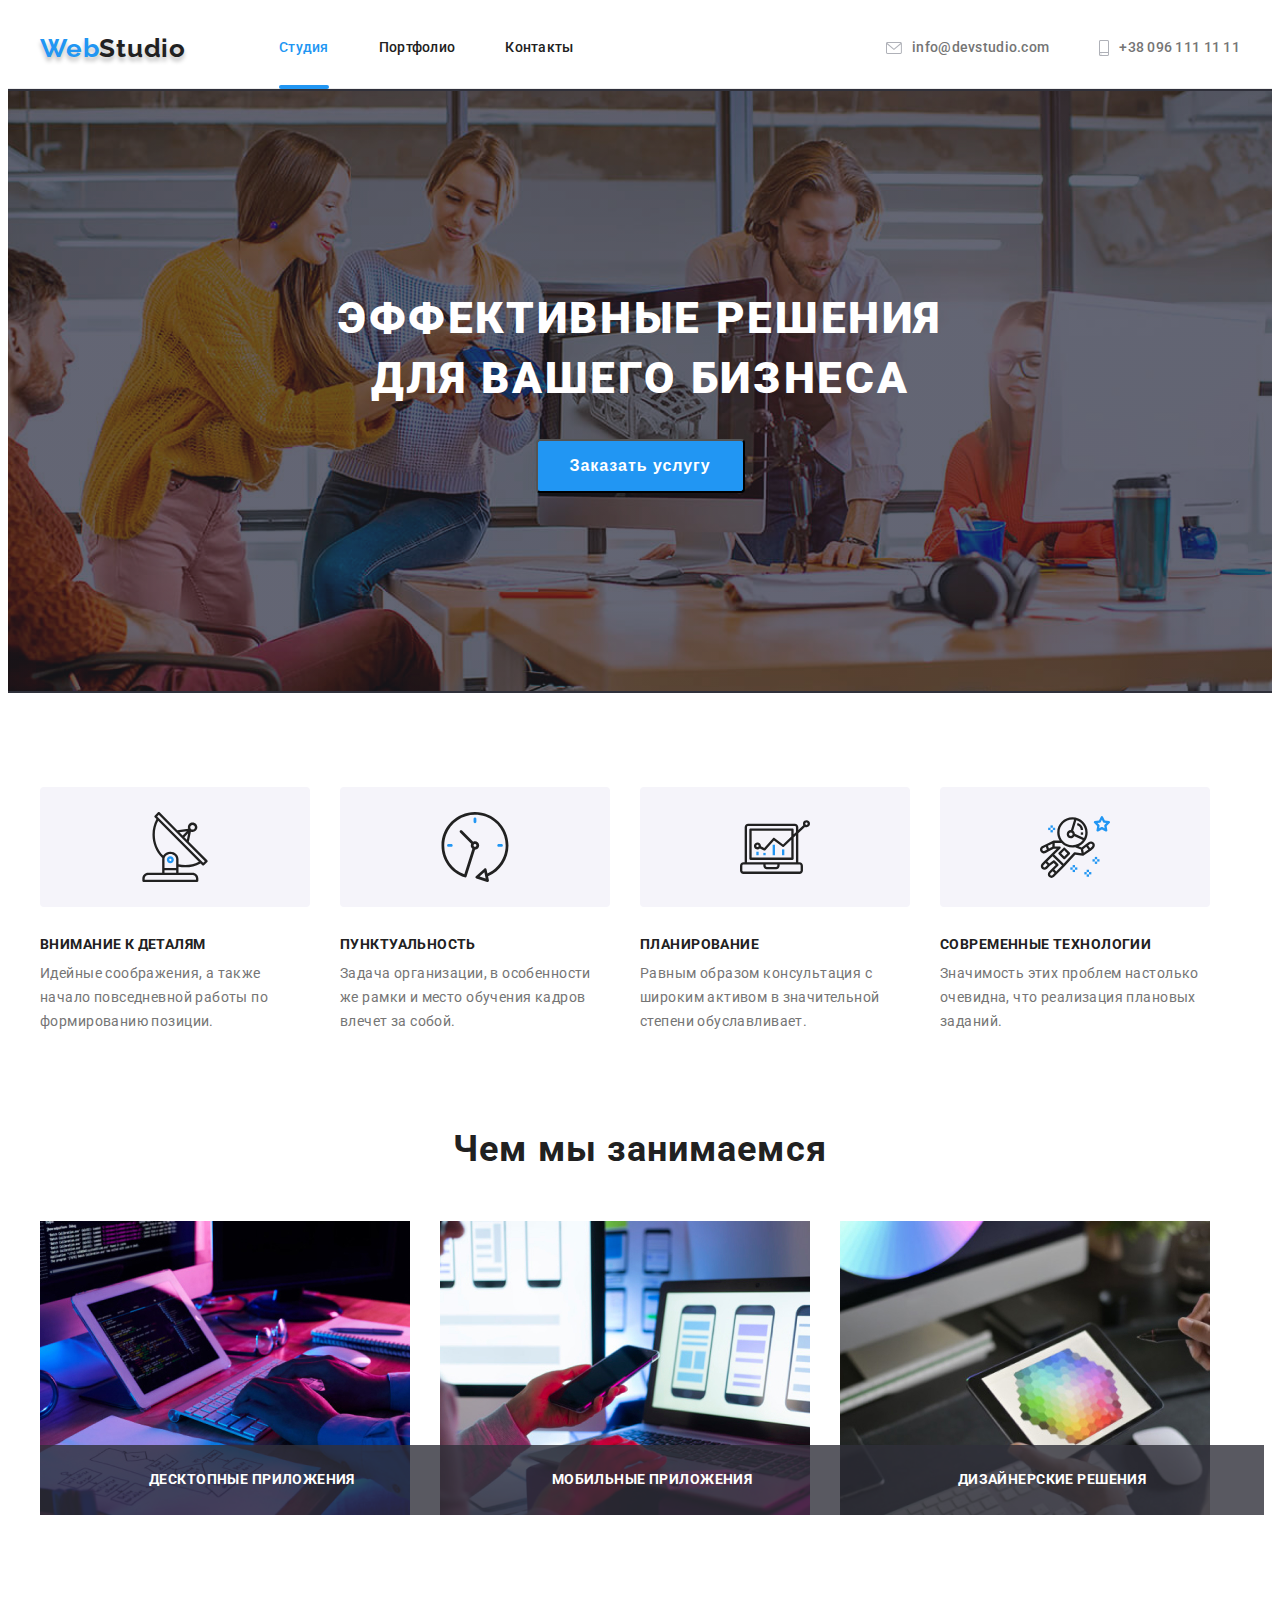
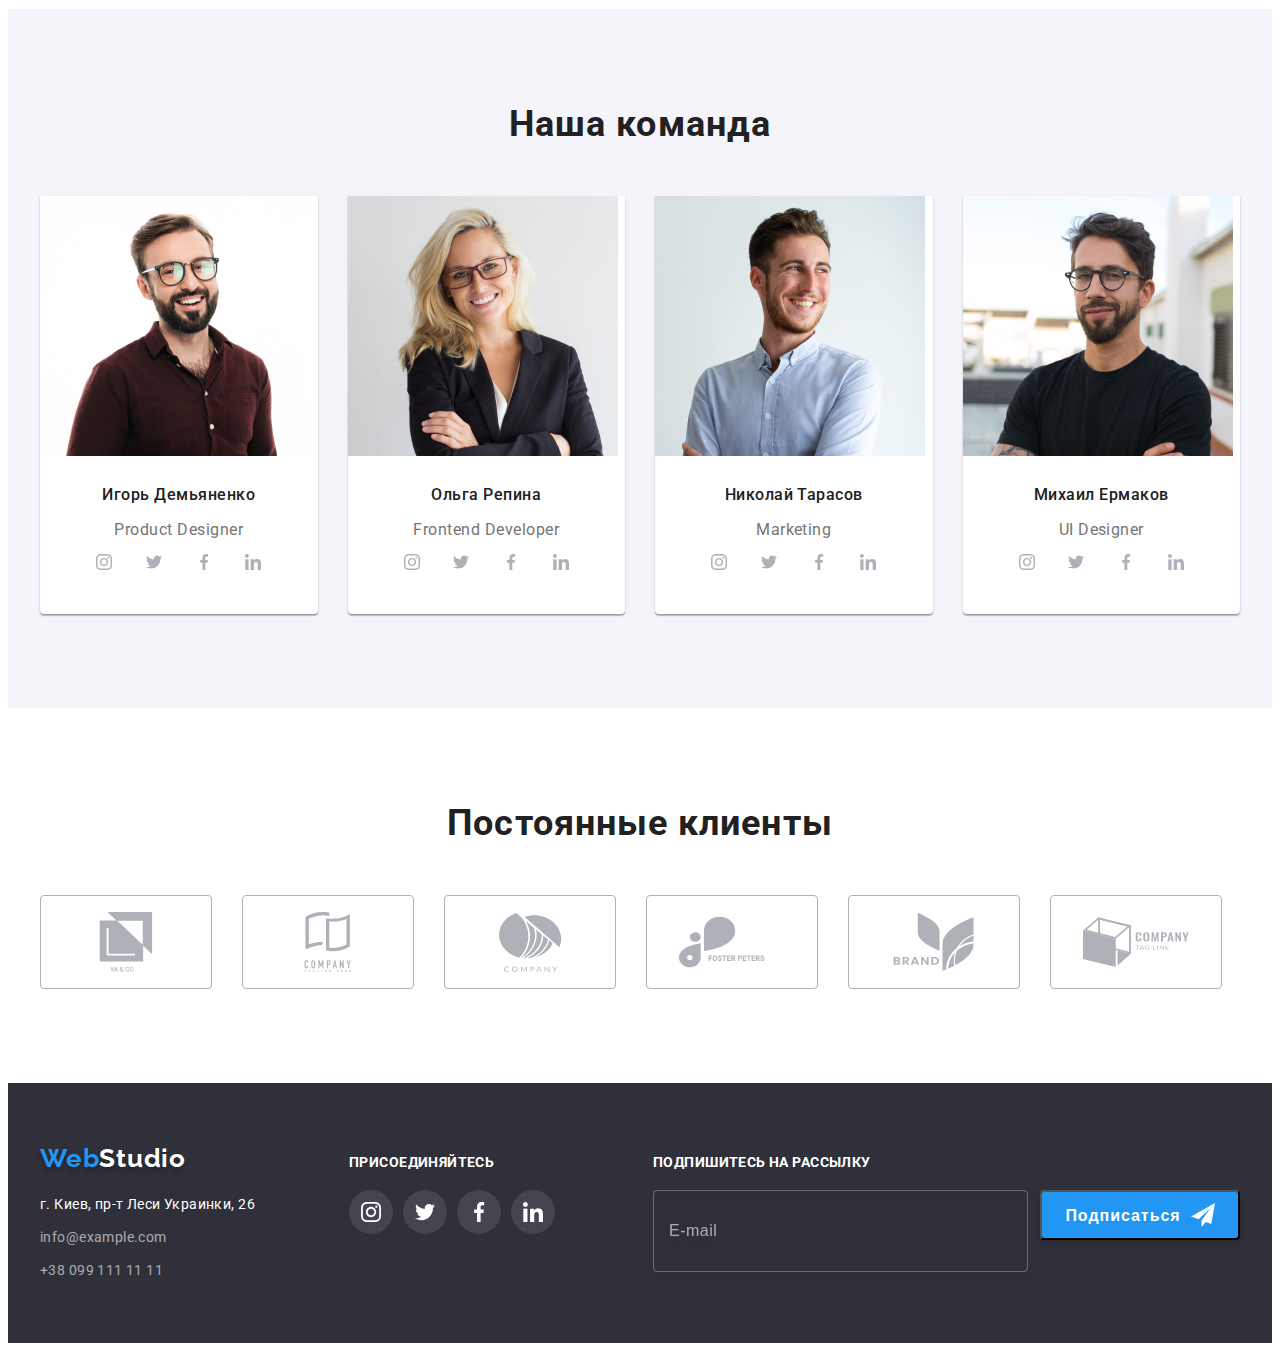
==== index.html @ 2c864039 "создает файлы и папки проекта" ====
<!DOCTYPE html>
<html lang="ru">
<head>
    <meta charset="UTF-8">
    <meta http-equiv="X-UA-Compatible" content="IE=edge">
    <meta name="viewport" content="width=device-width, initial-scale=1.0">
    <title>Web Studio</title>
    <link rel="preconnect" href="https://fonts.gstatic.com">
    <link
        href="https://fonts.googleapis.com/css2?family=Oleo+Script&family=Raleway:wght@700&family=Roboto:wght@400;500;700;900&display=swap"
        rel="stylesheet">
    <link rel="stylesheet" href="https://cdnjs.cloudflare.com/ajax/libs/modern-normalize/1.0.0/modern-normalize.min.css"
            integrity="sha512-ISS7cAi1PEhQ8jnbJpJZMd29NlhNj4AWYyLOSp2CE/CsHxTCu+r+t0D2yoJudVrd0/8fTVPUVDzY5Tvli75u/g=="
            crossorigin="anonymous" />
    <link rel="stylesheet" href="./css/main.min.css">
</head>

<body>

    <!--   Header   -->
    
    <header class="header">
    <div class="container header-container">
        <nav class="nav">
            <a href="./index.html" class="logo link">Web<span class="logo__second-name">Studio</span></a>
            <ul class="nav__list list"> 
                <li class="nav__item">
                    <a class="nav__link link current" href="./index.html">Студия</a>
                </li>
                <li class="nav__item">
                    <a class="nav__link link" href="./portfolio.html">Портфолио</a>
                </li>
                <li class="nav__item">
                    <a class="nav__link link" href="">Контакты</a>
                </li>
            </ul>
        </nav>
        
        <ul class="header__contacts list link">
            <li class="header__item">
                <a class="header__mail link" href="mailto:info@devstudio.com">
                    <svg class="header__icon-envelope" width="16px" height="12px">
                        <use href="./images/sprite.svg#icon-envelope"></use>
                    </svg>
                    info@devstudio.com
                </a>
            </li>
            <li><a class="header__tel link" href="tel:+380961111111">
                <svg class="header__icon-smartphone" width="10px" height="16px">
                    <use href="./images/sprite.svg#icon-smartphone"></use>
                </svg>
                +38 096 111 11 11</a>
            </li>
        </ul>
    </div>
    </header>
    
    <main>

        <!--hero-->

        <section class="hero">
            <div class="container">
                <h1 class="hero__heading">Эффективные решения для вашего бизнеса</h1>
                <button class="hero__button" type="button" data-modal-open>Заказать услугу</button>
            </div>
        </section>

        <!--features-->

        <section class="features section">
            <div class="container">
                <h2 class="features__header visually-hidden">Особенности</h2>
                <ul class="features__list list">
                    <li class="features__item">
                        <div class="features__icon">
                            <svg class="" width="70px" height="70px">
                                <use href="./images/sprite.svg#icon-antenna"></use>
                            </svg>
                        </div>
                        <h3 class="features__header-item">Внимание к деталям</h3>
                        <p class="features__description">Идейные соображения, а также начало повседневной работы по
                            формированию позиции.</p>
                    </li>
                    <li class="features__item">
                        <div class="features__icon">
                            <svg class="" width="70px" height="70px">
                                <use href="./images/sprite.svg#icon-clock"></use>
                            </svg>
                        </div>
                        <h3 class="features__header-item">Пунктуальность</h3>
                        <p class="features__description">Задача организации, в особенности же рамки и место обучения кадров
                            влечет за собой.</p>
                    </li>
                    <li class="features__item">
                        <div class="features__icon">
                            <svg class="" width="70px" height="70px">
                                <use href="./images/sprite.svg#icon-diagram"></use>
                            </svg>
                        </div>
                        <h3 class="features__header-item">Планирование</h3>
                        <p class="features__description">Равным образом консультация с широким активом в значительной степени
                            обуславливает.</p>
                    </li>
                    <li class="features__item">
                        <div class="features__icon">
                            <svg class="" width="70px" height="70px">
                                <use href="./images/sprite.svg#icon-astronaut"></use>
                            </svg>
                        </div>
                        <h3 class="features__header-item">Современные технологии</h3>
                        <p class="features__description">Значимость этих проблем настолько очевидна, что реализация плановых
                            заданий.</p>
                    </li>
                </ul>
            </div>
            
        </section>

        <!--What are we doing-->
        
        <section class="implementation section">
            <div class="container">
                <h2 class="implementation__header title-section">Чем мы занимаемся</h2>
                <ul class="implementation__list list">
                    <li class="implementation__item">
                        <img class="implementation__img" src="./images/doing/img1.jpg" alt="Алгоритмы"
                            width="370" height="294">
                        <p class="implementation__description">Десктопные приложения</p>
                    </li>
                    <li class="implementation__item">
                        <img class="implementation__img" src="./images/doing/img2.jpg"
                            alt="Мобильный контент" width="370" height="294">
                        <p class="implementation__description">Мобильные приложения</p>
                    </li>
                    <li class="implementation__item">
                        <img class="implementation__img" src="./images/doing/img3.jpg" alt="Планшет"
                            width="370" height="294">
                        <p class="implementation__description">Дизайнерские решения</p>
                    </li>
                </ul>
            </div>
            
        </section>

        <!--our team-->

        <section class="team section">
            <div class="container">
                <h2 class="team__title title-section">Наша команда</h2>
                <ul class="team__list list">
                    <li class="team__item">
                        <img class="team__img" src="./images/masters/1igor.jpg" alt="И.Демьяненко" width="270" height="260">
                        <div class="team__discription">
                            <h3 class="team__name">Игорь Демьяненко</h3>
                            <p class="team__profession" lang="en">Product Designer</p>
                            <ul class="team__social-list list">
                                <li class="team__social-list-item">
                                    <a href="" class="team__social-list-link link">
                                        <svg class="team__social-list-icon">
                                            <use href="./images/sprite.svg#icon-instagram"></use>
                                        </svg>
                                    </a>
                                </li>
                                <li class="team__social-list-item">
                                    <a href="" class="team__social-list-link link">
                                        <svg class="team__social-list-icon">
                                            <use href="./images/sprite.svg#icon-twitter"></use>
                                        </svg>
                                    </a>
                                </li>
                                <li class="team__social-list-item">
                                    <a href="" class="team__social-list-link link">
                                        <svg class="team__social-list-icon">
                                            <use href="./images/sprite.svg#icon-facebook"></use>
                                        </svg>
                                    </a>
                                </li>
                                <li class="team__social-list-item">
                                    <a href="" class="team__social-list-link link">
                                        <svg class="team__social-list-icon">
                                            <use href="./images/sprite.svg#icon-linkedin"></use>
                                        </svg>
                                    </a>
                                </li>
                            </ul>
                        </div>
                
                    </li>
                    <li class="team__item">
                        <img class="team__img" src="./images/masters/2olga.jpg" alt="О.Репина" width="270" height="260">
                        <div class="team__discription">
                            <h3 class="team__name">Ольга Репина</h3>
                            <p class="team__profession" lang="en">Frontend Developer</p>
                            <ul class="team__social-list list">
                                <li class="team__social-list-item">
                                    <a href="" class="team__social-list-link link">
                                        <svg class="team__social-list-icon">
                                            <use href="./images/sprite.svg#icon-instagram"></use>
                                        </svg>
                                    </a>
                                </li>
                                <li class="team__social-list-item">
                                    <a href="" class="team__social-list-link link">
                                        <svg class="team__social-list-icon">
                                            <use href="./images/sprite.svg#icon-twitter"></use>
                                        </svg>
                                    </a>
                                </li>
                                <li class="team__social-list-item">
                                    <a href="" class="team__social-list-link link">
                                        <svg class="team__social-list-icon">
                                            <use href="./images/sprite.svg#icon-facebook"></use>
                                        </svg>
                                    </a>
                                </li>
                                <li class="team__social-list-item">
                                    <a href="" class="team__social-list-link link">
                                        <svg class="team__social-list-icon">
                                            <use href="./images/sprite.svg#icon-linkedin"></use>
                                        </svg>
                                    </a>
                                </li>
                            </ul>
                        </div>
                    </li>
                    <li class="team__item">
                        <img class="team__img" src="./images/masters/3nicholas.jpg" alt="Н.Тарасов" width="270" height="260">
                        <div class="team__discription">
                            <h3 class="team__name">Николай Тарасов</h3>
                            <p class="team__profession" lang="en">Marketing</p>
                            <ul class="team__social-list list">
                                <li class="team__social-list-item">
                                    <a href="" class="team__social-list-link link">
                                        <svg class="team__social-list-icon">
                                            <use href="./images/sprite.svg#icon-instagram"></use>
                                        </svg>
                                    </a>
                                </li>
                                <li class="team__social-list-item">
                                    <a href="" class="team__social-list-link link">
                                        <svg class="team__social-list-icon">
                                            <use href="./images/sprite.svg#icon-twitter"></use>
                                        </svg>
                                    </a>
                                </li>
                                <li class="team__social-list-item">
                                    <a href="" class="team__social-list-link link">
                                        <svg class="team__social-list-icon">
                                            <use href="./images/sprite.svg#icon-facebook"></use>
                                        </svg>
                                    </a>
                                </li>
                                <li class="team__social-list-item">
                                    <a href="" class="team__social-list-link link">
                                        <svg class="team__social-list-icon">
                                            <use href="./images/sprite.svg#icon-linkedin"></use>
                                        </svg>
                                    </a>
                                </li>
                            </ul>
                        </div>
                    </li>
                    <li class="team__item">
                        <img class="team__img" src="./images/masters/4michael.jpg" alt="М.Ермаков" width="270" height="260">
                        <div class="team__discription">
                            <h3 class="team__name">Михаил Ермаков</h3>
                            <p class="team__profession" lang="en">UI Designer</p>
                            <ul class="team__social-list list">
                                <li class="team__social-list-item">
                                    <a href="" class="team__social-list-link link">
                                        <svg class="team__social-list-icon">
                                            <use href="./images/sprite.svg#icon-instagram"></use>
                                        </svg>
                                    </a>
                                </li>
                                <li class="team__social-list-item">
                                    <a href="" class="team__social-list-link link">
                                        <svg class="team__social-list-icon">
                                            <use href="./images/sprite.svg#icon-twitter"></use>
                                        </svg>
                                    </a>
                                </li>
                                <li class="team__social-list-item">
                                    <a href="" class="team__social-list-link link">
                                        <svg class="team__social-list-icon">
                                            <use href="./images/sprite.svg#icon-facebook"></use>
                                        </svg>
                                    </a>
                                </li>
                                <li class="team__social-list-item">
                                    <a href="" class="team__social-list-link link">
                                        <svg class="team__social-list-icon">
                                            <use href="./images/sprite.svg#icon-linkedin"></use>
                                        </svg>
                                    </a>
                                </li>
                            </ul>
                        </div>
                    </li>
                </ul>
                
            </div>
            
        </section>

    <!--Постоянные клиенты-->

        <section class="clients section">
            <div class="container">
                <h2 class="clients__title title-section">Постоянные клиенты</h2>
                <ul class="company list">
                    <li class="company__item"><a href="" class="company__icon link">
                        <svg width="106" height="60">
                            <use href="./images/sprite.svg#icon-group"></use>
                        </svg>
                    </a></li>
                    <li class="company__item"><a href="" class="company__icon link">
                        <svg width="106" height="60">
                            <use href="./images/sprite.svg#icon-group-1"></use>
                        </svg>
                    </a></li>
                    <li class="company__item"><a href="" class="company__icon link">
                        <svg width="106" height="60">
                            <use href="./images/sprite.svg#icon-group-2"></use>
                        </svg>
                    </a></li>
                    <li class="company__item"><a href="" class="company__icon link">
                        <svg width="106" height="60"> 
                            <use href="./images/sprite.svg#icon-group-3"></use>
                        </svg>
                    </a></li>
                    <li class="company__item"><a href="" class="company__icon link">
                        <svg width="106" height="60">
                            <use href="./images/sprite.svg#icon-group-4"></use>
                        </svg>
                    </a></li>
                    <li class="company__item"><a href="" class="company__icon link">
                        <svg width="106" height="60">
                            <use href="./images/sprite.svg#icon-group-5"></use>
                        </svg>
                    </a></li>
                </ul>
            </div>
        </section>
    </main>
    
    <!--footer and adress-->
    <footer> 
        <div class="footer">
            <div class="container footer-fl">
                
                <div class="footer__adds">      
                    <h2 class="footer__header visually-hidden">Контакты</h2>
                    <a class="logo link footer__logo" href="index.html">Web<span class="logo__second-name">Studio</span></a>
                    <address class="adds">
                        <ul class="adds__list list">
                            <li class="adds__item"><a class="adds__link-address link" href="https://goo.gl/maps/FESoBr5XwrtahdSF9"
                                target="_blank" rel="noreferrer noopener">г. Киев, пр-т Леси
                                Украинки, 26</a></li>
                            <li class="adds__item"><a class="adds__link-mail link" href="mailto:info@example.com">info@example.com</a></li>
                            <li class="adds__item"><a class="adds__link-tel link" href="tel:+380991111111">+38 099 111 11 11</a></li>
                        </ul>
                    </address>
                </div>
                <div class="footer__social">
                    <h3 class="footer__social-header">присоединяйтесь</h3>
                    <ul class="footer__social-list list">
                        <li class="footer__soc-item">
                            <a href="" class="footer__social-list-link link">
                                <svg class="footer__social-list-icon" width="20px" height="20px">
                                    <use href="./images/sprite.svg#icon-instagram"></use>
                                </svg>
                            </a>
                        </li>
                        <li class="footer__soc-item">
                            <a href="" class="footer__social-list-link link">
                                <svg class="footer__social-list-icon" width="20px" height="20px">
                                    <use href="./images/sprite.svg#icon-twitter"></use>
                                </svg>
                            </a>
                        </li>
                        <li class="footer__soc-item">
                            <a href="" class="footer__social-list-link link">
                                <svg class="footer__social-list-icon" width="20px" height="20px">
                                    <use href="./images/sprite.svg#icon-facebook"></use>
                                </svg>
                            </a>
                        </li>
                        <li class="footer__soc-item">
                            <a href="" class="footer__social-list-link link">
                                <svg class="footer__social-list-icon" width="20px" height="20px">
                                    <use href="./images/sprite.svg#icon-linkedin"></use>
                                </svg>
                            </a>
                        </li>
                    </ul>
                </div>
                <div class="subscription">
                    <h3 class="subscription__title">подпишитесь на рассылку</h3>
                    <form action="#" class="subscription__form-footer">
                        <label class="subscription__label">
                            <input type="email" class="subscription__form-input" placeholder="E-mail">
                        </label>
                        <button type="submit" class="subscription__form-btn">
                            Подписаться
                            <svg class="icon-send" width="24px" height="24px">
                                <use href="./images/icons.svg#icon-icon-send"></use>
                            </svg>
                        </button>
                    </form>
                </div>
            </div>  
            
        </div> 
    </footer>

    <!--MODAL WINDOW -->
    
    <div class="backdrop is-hidden" data-modal>
        <div class="modal">
            <button type="button" class="modal-close-btn" data-modal-close>
                <svg class="icon-close">
                    <use href="./images/sprite.svg#icon-close-black-18dp"></use>
                </svg>
            </button>
            <form action="#" method="GET" class="modal-form">
                <p class="modal-form-head">Оставьте свои данные, мы вам перезвоним</p>
                <label class="modal-form-field">
                    Имя
                    <span class="modal-form-input-wrapper">
                        <input type="text" name="user-name" class="modal-form-input" required>
                        <svg class="modal-form-icon" width="18" height="18">
                            <use href="./images/icons.svg#icon-person-black"></use>
                        </svg>
                    </span>
                    
                </label>
                <label class="modal-form-field">
                    Телефон
                    <span class="modal-form-input-wrapper">
                        <input type="tel" name="user-phone" class="modal-form-input" required>
                        <svg class="modal-form-icon" width="18" height="18">
                            <use href="./images/icons.svg#icon-phone-black"></use>
                        </svg>
                    </span>
                </label>
                <label class="modal-form-field">
                    Почта
                    <span class="modal-form-input-wrapper">
                        <input type="email" name="user-mail" class="modal-form-input" required>
                        <svg class="modal-form-icon" width="18" height="18">
                            <use href="./images/icons.svg#icon-email-black"></use>
                        </svg>
                    </span>
                    
                </label>
                <label class="modal-form-field">
                    Комментарий
                    <textarea name="user-comment" class="modal-form-message" placeholder="Введите текст"></textarea>
                </label>
                <input type="checkbox" name="user-policy" class="modal-form-checkbox vis-hidden-for-check" id="checkbox-policy" required>
                <label for="checkbox-policy" class="modal-form-checkbox-policy">Соглашаюсь с рассылкой и принимаю <a class="modal-form-policy-link" href="">Условия договора</a>
                </label>
                <button type="submit" class="modal-form-btn">Отправить</button>

            </form>
        </div>
    </div>
    <script src="./js/modal.js"></script>
</body>
</html>
---- css/main.min.css ----
:root{--main-font: "Roboto", sans-serif;--secondary-font: "Raleway", sans-serif;--accent-color: #2196f3;--title-color: #212121;--under-color: #757575;--other-color: #ffffff;--bg-hf: #2f303a;--color-adds: rgba(255, 255, 255, 0.6);--icon-color: #afb1b8;--td: 250ms;--tf: cubic-bezier(0.4, 0, 0.2, 1)}.visually-hidden{position:absolute;width:1px;height:1px;margin:-1px;border:0;padding:0;white-space:nowrap;clip-path:inset(100%);clip:rect(0 0 0 0);overflow:hidden}.list{list-style:none}.link{text-decoration:none}h1,h2,h3,h4,h5,h6,p{margin-top:0;margin-bottom:0}ul,ol{margin-top:0;margin-bottom:0;padding-left:0}img{display:block}body{font-family:var(--main-font)}.section{padding-bottom:94px}.container{width:1200px;padding-left:15px;padding-right:15px;margin:0 auto}.title-section{margin-bottom:50px}.logo{margin-right:93px;font-family:var(--secondary-font);font-weight:700;font-size:26px;line-height:1.19;letter-spacing:0.03em;text-shadow:0px 4px 4px rgba(0,0,0,0.25);color:var(--accent-color)}.backdrop{position:fixed;top:0;left:0;width:100vw;height:100vh;background:rgba(0,0,0,0.2);z-index:100;transition-property:opacity, visibility;transition-duration:var(--td);transition-timing-function:var(--tf)}.is-hidden{opacity:0;visibility:hidden;pointer-events:none}.modal{position:absolute;top:50%;left:50%;transform:translate(-50%, -50%);width:528px;height:580px;background-color:var(--other-color);box-shadow:0px 1px 3px rgba(0,0,0,0.12),0px 1px 1px rgba(0,0,0,0.14),0px 2px 1px rgba(0,0,0,0.2);border-radius:4px;padding:40px}.modal-close-btn{width:30px;height:30px;background-color:transparent;border:1px solid rgba(0,0,0,0.1);cursor:pointer;position:absolute;top:8px;right:8px;padding:0;border-radius:50%;display:flex;align-items:center;justify-content:center}.icon-close{width:18px;height:18px;transition-property:fill;transition-duration:var(--td);transition-timing-function:var(--tf)}.icon-close:hover{fill:var(--accent-color)}.modal-form{display:flex;flex-direction:column}.modal-form-head{font-style:normal;font-weight:bold;font-size:20px;line-height:1.15;text-align:center;letter-spacing:0.03em;color:var(--title-color);margin-bottom:12px}.modal-form-input{width:100%;height:40px;border:1px solid rgba(33,33,33,0.2);border-radius:4px;padding-left:42px;transition-property:border-color;transition-duration:var(--td);transition-timing-function:var(--tf)}.modal-form-input:focus{border-color:var(--accent-color);outline:none}.modal-form-input:focus+.modal-form-icon{fill:var(--accent-color)}.modal-form-icon{position:absolute;display:block;top:50%;left:15px;transform:translateY(-50%);transition-property:fill;transition-duration:var(--td);transition-timing-function:var(--tf)}.modal-form-input-wrapper{display:block;position:relative;margin-top:4px}.modal-form-field{margin-bottom:10px}.modal-form-message{margin-top:4px;height:120px;width:100%;border:1px solid rgba(33,33,33,0.2);border-radius:4px;resize:none;padding:12px 16px}.modal-form-message::placeholder{font-size:12px;line-height:1.16;letter-spacing:0.01em;color:rgba(117,117,117,0.5)}.modal-form-message:focus{border-color:var(--accent-color);outline:none}.modal-form-checkbox-policy{font-size:14px;line-height:1.7;letter-spacing:0.03em;color:var(--under-color);margin-left:auto;margin-right:auto}.modal-form-checkbox-policy::before{content:"";display:inline-block;vertical-align:middle;margin-right:8px;width:16px;height:15px;outline:1px solid black;cursor:pointer;transition-property:outline-color;transition-duration:var(--td);transition-timing-function:var(--tf)}.modal-form-checkbox:checked+.modal-form-checkbox-policy::before{outline:var(--accent-color);background-image:url("../images/check.svg")}.modal-form-checkbox:focus+.modal-form-checkbox-policy::before{outline-color:var(--accent-color)}.vis-hidden-for-check{position:absolute !important;clip:rect(1px 1px 1px 1px);clip:rect(1px, 1px, 1px, 1px);padding:0 !important;border:0 !important;height:1px !important;width:1px !important;overflow:hidden}.modal-form-btn{display:block;width:200px;height:50px;background:var(--accent-color);box-shadow:0px 4px 4px rgba(0,0,0,0.15);border-radius:4px;cursor:pointer;margin-left:auto;margin-right:auto;margin-top:30px;padding-top:10px;padding-bottom:10px;font-weight:700;font-size:16px;line-height:1.87;align-items:center;text-align:center;letter-spacing:0.06em;color:var(--other-color);background-color:var(--accent-color)}.header{border-bottom:1px solid #ececec}.header .logo__second-name{color:var(--title-color)}.header-container{display:flex;align-items:center}.nav{display:flex;align-items:center}.nav .link.current{color:var(--accent-color)}.current{position:relative}.current::after{position:absolute;content:"";left:0;bottom:-1px;background-color:var(--accent-color);border-radius:2px;width:100%;height:4px}.nav__list{display:flex;align-items:center}.nav__link{display:block;padding:32px 0;font-weight:500;font-size:14px;line-height:1.14;letter-spacing:0.02em;color:var(--title-color);transition-property:color;transition-duration:var(--td);transition-timing-function:var(--tf)}.nav__item:not(:last-child){margin-right:50px}.header__contacts{margin-left:auto;display:flex;align-items:center}.header__item{margin-right:50px}.nav__link:hover,.nav__link:focus,.header__mail:focus,.header__mail:hover,.header__tel:hover,.header__tel:focus,.header__mail:focus .header__icon-envelope,.header__mail:hover .header__icon-envelope,.header__tel:hover .header__icon-smartphone,.header__tel:focus .header__icon-smartphone{color:var(--accent-color);fill:var(--accent-color)}.header__mail,.header__tel{display:flex;align-items:center;color:var(--under-color);transition-property:color;transition-duration:var(--td);transition-timing-function:var(--tf)}.header__contacts{font-weight:500;font-size:14px;line-height:1.14;letter-spacing:0.02em}.header__icon-envelope{fill:var(--icon-color);margin-right:10px;transition-property:fill;transition-duration:var(--td);transition-timing-function:var(--tf)}.header__icon-smartphone{fill:var(--icon-color);margin-right:10px;transition-property:fill;transition-duration:var(--td);transition-timing-function:var(--tf)}.hero{background:var(--bg-hf);padding-top:200px;padding-bottom:200px;background-image:linear-gradient(rgba(47,48,58,0.4), rgba(47,48,58,0.4)),url("../images/bg.png");background-repeat:no-repeat;background-position:center;max-width:1600px;margin:0 auto}.hero__heading{width:696px;margin-left:auto;margin-right:auto;margin-bottom:30px;font-weight:900;font-size:44px;line-height:1.36;text-align:center;letter-spacing:0.06em;text-transform:uppercase;color:var(--other-color)}.hero__button{display:block;margin-left:auto;margin-right:auto;padding:10px 32px;font-weight:700;font-size:16px;line-height:1.87;align-items:center;text-align:center;letter-spacing:0.06em;color:var(--other-color);background-color:var(--accent-color);cursor:pointer;border-radius:4px}.features__icon{display:flex;align-items:center;justify-content:center;width:270px;height:120px;border-radius:4px;margin-bottom:30px;background-color:#f5f4fa}.features{padding-top:94px}.features__list{display:flex}.features__list .features__item{width:270px}.features__list .features__item:not(:last-child){margin-right:30px}.features__header-item{margin-bottom:10px;font-weight:700;font-size:14px;line-height:1.14;letter-spacing:0.03em;text-transform:uppercase;color:var(--title-color)}.features__description{font-size:14px;line-height:1.71;letter-spacing:0.03em;color:var(--under-color)}.implementation__list{display:flex;margin-right:-30px}.implementation__item{flex-basis:calc((100% - 90) / 3);margin-right:30px;position:relative}.implementation__header{font-weight:700;font-size:36px;line-height:1.19;text-align:center;letter-spacing:0.03em;color:var(--title-color)}.implementation__description{position:absolute;font-family:var(--main-font);background:rgba(47,48,58,0.8);font-weight:700;font-size:14px;line-height:1.14;text-align:center;letter-spacing:0.03em;text-transform:uppercase;color:var(--other-color);width:100%;bottom:0;padding:27px}.team{background-color:#f5f4fa;padding-top:94px}.team__item{flex-basis:calc((100% - 120px) / 4);margin-left:30px;background:var(--other-color);box-shadow:0px 1px 3px rgba(0,0,0,0.12),0px 1px 1px rgba(0,0,0,0.14),0px 2px 1px rgba(0,0,0,0.2);border-radius:0px 0px 4px 4px}.team__list{display:flex;margin-left:-30px}.team__title{font-weight:700;font-size:36px;line-height:1.19;text-align:center;letter-spacing:0.03em;color:var(--title-color)}.team__discription{padding-left:10px;padding-right:10px;padding-top:30px;padding-bottom:30px}.team__name{font-weight:500;font-size:16px;line-height:1.18;text-align:center;letter-spacing:0.03em;color:var(--title-color);margin-bottom:10px}.team__profession{font-size:16px;line-height:1.18;text-align:center;letter-spacing:0.03em;color:var(--under-color);margin-top:16px}.team__social-list-icon{fill:var(--icon-color);width:20px;height:16px;transition-property:fill;transition-duration:var(--td);transition-timing-function:var(--tf)}.team__social-list{display:flex;justify-content:space-between;padding-left:32px;padding-right:32px}.team__social-list-link{display:flex;justify-content:center;align-items:center;width:44px;height:44px;border-radius:50%;transition-property:background-color;transition-duration:var(--td);transition-timing-function:var(--tf)}.team__social-list-link:hover,.team__social-list-link:focus{background-color:var(--accent-color)}.team__social-list-link:hover .team__social-list-icon,.team__social-list-link:focus .team__social-list-icon{fill:var(--other-color)}.clients{padding-top:94px}.company{display:flex}.clients__title{font-size:36px;line-height:1.19;text-align:center;letter-spacing:0.03em;color:var(--title-color)}.company__icon{display:flex;justify-content:center;align-items:center;width:170px;height:92px;border:1px solid #afb1b8;border-radius:4px;fill:var(--icon-color);transition-property:fill, border-color;transition-duration:var(--td);transition-timing-function:var(--tf)}.company__icon:focus,.company__icon:hover{fill:var(--accent-color);border-color:var(--accent-color)}.company__item{transition-property:border-color;transition-duration:var(--td);transition-timing-function:var(--tf)}.company__item:focus,.company__item:hover{border-color:var(--accent-color)}.company__item:not(:last-child){margin-right:30px}.footer-fl{display:flex;align-items:baseline}.footer{padding-top:60px;padding-bottom:60px;background:var(--bg-hf)}.footer .logo__second-name{color:var(--other-color)}.footer__logo{display:inline-block;margin-bottom:20px}.adds__link-mail,.adds__link-tel,.adds__link-address{font-style:normal;font-weight:normal;font-size:14px;line-height:1.71;letter-spacing:0.03em;color:var(--color-adds)}.adds__link-address{color:var(--other-color)}.adds__item{margin-bottom:9px}.adds__item:last-child{margin-bottom:0}.footer__social-header{font-family:Roboto;font-size:14px;line-height:1.14;letter-spacing:0.03em;text-transform:uppercase;color:var(--other-color)}.footer__social{margin-left:70px}.footer__social-list{display:flex;margin-top:20px}.footer__social-list-link{display:flex;align-items:center;justify-content:center;width:44px;height:44px;background:rgba(255,255,255,0.1);border-radius:50%;transition-property:background;transition-duration:var(--td);transition-timing-function:var(--tf)}.footer__social-list-link:focus,.footer__social-list-link:hover{background-color:var(--accent-color)}.footer__soc-item:not(:last-child){margin-right:10px}.footer__social-list-icon{fill:var(--other-color)}.subscription{margin-left:auto}.subscription__title{font-size:14px;line-height:1.14;letter-spacing:0.03em;text-transform:uppercase;color:var(--other-color)}.subscription__form-footer{display:flex;margin-top:20px}.subscription__form-input{padding:15px 0 15px 15px;height:50px;width:358px;border:1px solid rgba(255,255,255,0.3);filter:drop-shadow(0px 4px 4px rgba(0,0,0,0.15));border-radius:4px;background-color:transparent;color:var(--other-color)}.subscription__form-input::placeholder{font-size:16px;line-height:1.25;align-items:center;letter-spacing:0.03em;color:rgba(255,255,255,0.6)}.subscription__form-btn{display:flex;justify-content:center;align-items:center;width:200px;height:50px;background:var(--accent-color);box-shadow:0px 4px 4px rgba(0,0,0,0.15);border-radius:4px;margin-left:12px;cursor:pointer;font-size:16px;line-height:1.87;font-weight:bold;letter-spacing:0.06em;color:var(--other-color)}.icon-send{margin-left:10px}.card__wrapper{position:relative;overflow:hidden}.overlay{font-size:18px;line-height:1.4;letter-spacing:0.03em;padding:63px 24px;position:absolute;background-color:rgba(33,150,243,0.9);color:var(--other-color);height:100%;top:0;left:0;overflow:auto;transform:translateY(100%);transition-property:transform;transition-duration:var(--td);transition-timing-function:var(--tf)}.cards__portfolio-link:hover .overlay,.cards__portfolio-link:focus .overlay{transform:translateY(0%)}.portfolio__cards{padding-top:94px}.portfolio__list{justify-content:center;display:flex;margin-bottom:50px}.portfolio__list-item{margin-right:8px}.portfolio__list-item:last-child{margin-right:0}.cards__list{display:flex;flex-wrap:wrap;margin-right:-30px}.cards__item{flex-basis:calc((100% - 90) / 3);margin-right:30px;margin-bottom:30px}.cards__item:nth-last-child(-n+3){margin-bottom:0}.cards__item:focus,.cards__item:hover{box-shadow:0px 1px 1px rgba(0,0,0,0.12),0px 4px 4px rgba(0,0,0,0.06),1px 4px 6px rgba(0,0,0,0.16)}.card__description{padding:20px 24px;border-bottom:1px solid #eeeeee;border-right:1px solid #eeeeee;border-left:1px solid #eeeeee}.nav-btn{padding:6px 22px;font-weight:500;font-size:16px;line-height:1.6;text-align:center;letter-spacing:0.03em;color:var(--title-color);background:#f5f4fa;border-color:transparent;border-radius:4px;transition-property:background-color, color, box-shadow;transition-duration:var(--td);transition-timing-function:var(--tf)}.nav-btn:hover,.nav-btn:focus{background-color:var(--accent-color);color:var(--other-color);cursor:pointer;box-shadow:0px 3px 1px rgba(0,0,0,0.1),0px 1px 2px rgba(0,0,0,0.08),0px 2px 2px rgba(0,0,0,0.12)}.cards__title{margin-bottom:4px;font-size:18px;line-height:2;letter-spacing:0.06em;color:var(--title-color)}.cards__relation{font-size:16px;line-height:1.8;letter-spacing:0.03em;color:var(--under-color)}
/*# sourceMappingURL=main.min.css.map */
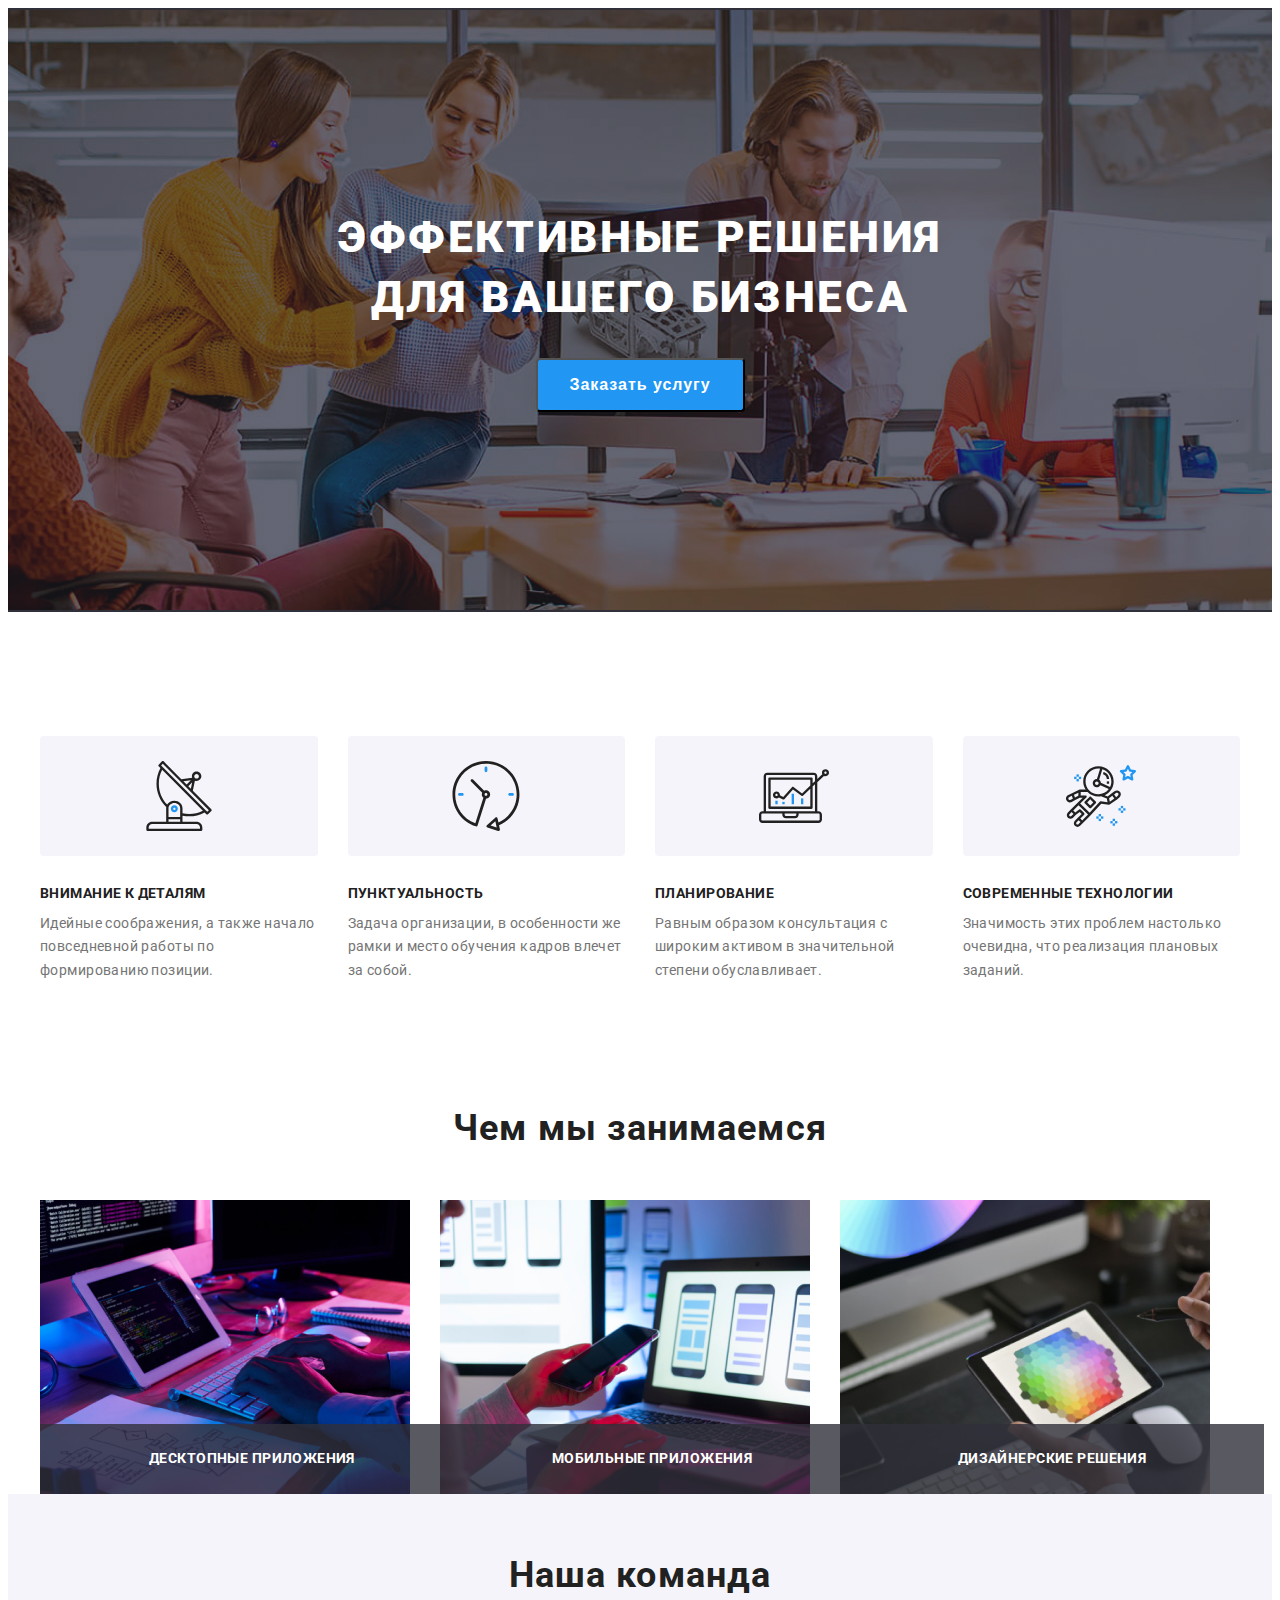
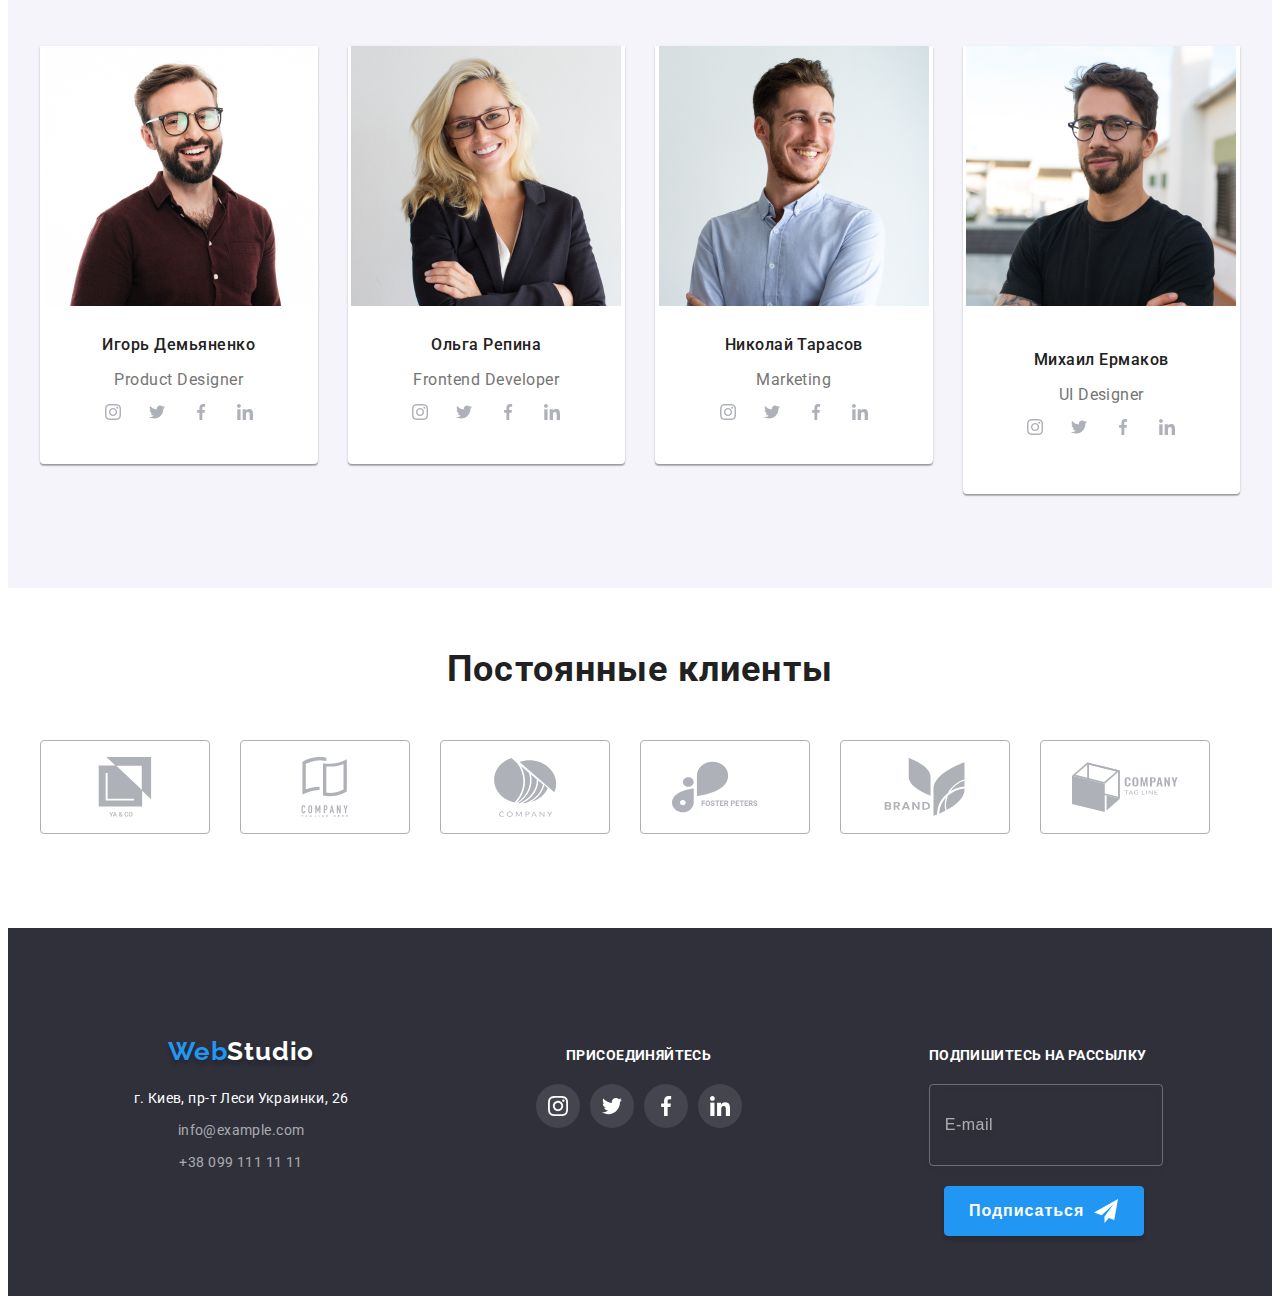
==== commit 8feaf6c1: "частично" ====
--- a/index.html
+++ b/index.html
@@ -19,7 +19,7 @@
 
     <!--   Header   -->
     
-    <header class="header">
+    <!-- <header class="header">
     <div class="container header-container">
         <nav class="nav">
             <a href="./index.html" class="logo link">Web<span class="logo__second-name">Studio</span></a>
@@ -35,7 +35,12 @@
                 </li>
             </ul>
         </nav>
-        
+        <button type="button" class="header__menu-btn" data-menu-button>
+            <svg class="header__menu-icon">
+                <use href="./images/sprite.svg#burger-icon">               
+                </use>
+            </svg>
+        </button>
         <ul class="header__contacts list link">
             <li class="header__item">
                 <a class="header__mail link" href="mailto:info@devstudio.com">
@@ -53,7 +58,17 @@
             </li>
         </ul>
     </div>
-    </header>
+    <div class="mobile-menu" data-menu>
+        <div class="container mobile-menu__container">
+            <button type="button" class="mobile-menu__close-btn" data-menu-close>x</button>
+            <ul class="mobile-menu__nav list">
+                <li>asdf</li>
+                <li>asdf</li>
+                <li>asdf</li>
+            </ul>
+
+    </div>
+    </header> -->
     
     <main>
 
@@ -150,7 +165,13 @@
                 <h2 class="team__title title-section">Наша команда</h2>
                 <ul class="team__list list">
                     <li class="team__item">
-                        <img class="team__img" src="./images/masters/1igor.jpg" alt="И.Демьяненко" width="270" height="260">
+                        <picture class="picture">
+                            <source srcset="./images/masters/1igor.jpg 1x, ./images/masters/1igor@2x.jpg 2x" media="(min-width: 1200px)">
+                            <source srcset="./images/masters/1tab.jpg 1x, ./images/masters/1tab@2x.jpg 2x" media="(min-width: 768px)">
+                            <source srcset="./images/masters/1mob.jpg 1x, ./images/masters/1mob@2x.jpg 2x" media="(max-width: 767px)">
+                            <img class="team__img" src="./images/masters/1igor.jpg" alt="И.Демьяненко">
+                        </picture>
+                        
                         <div class="team__discription">
                             <h3 class="team__name">Игорь Демьяненко</h3>
                             <p class="team__profession" lang="en">Product Designer</p>
@@ -188,7 +209,12 @@
                 
                     </li>
                     <li class="team__item">
-                        <img class="team__img" src="./images/masters/2olga.jpg" alt="О.Репина" width="270" height="260">
+                        <picture class="picture">
+                            <source srcset="./images/masters/2olga.jpg 1x, ./images/masters/2olga@2x.jpg 2x" media="(min-width: 1200px)">
+                            <source srcset="./images/masters/2tab.jpg 1x, ./images/masters/2tab@2x.jpg 2x" media="(min-width: 768px)">
+                            <source srcset="./images/masters/2mob.jpg 1x, ./images/masters/2mob@2x.jpg 2x" media="(max-width: 767px)">
+                            <img class="team__img" src="./images/masters/2olga.jpg" alt="О.Репина">
+                        </picture>
                         <div class="team__discription">
                             <h3 class="team__name">Ольга Репина</h3>
                             <p class="team__profession" lang="en">Frontend Developer</p>
@@ -225,7 +251,12 @@
                         </div>
                     </li>
                     <li class="team__item">
-                        <img class="team__img" src="./images/masters/3nicholas.jpg" alt="Н.Тарасов" width="270" height="260">
+                        <picture class="picture">
+                            <source srcset="./images/masters/3nicholas.jpg 1x, ./images/masters/3nicholas@2x.jpg 2x" media="(min-width: 1200px)">
+                            <source srcset="./images/masters/3tab.jpg 1x, ./images/masters/3tab@2x.jpg 2x" media="(min-width: 768px)">
+                            <source srcset="./images/masters/3mob.jpg 1x, ./images/masters/3mob@2x.jpg 2x" media="(max-width: 767px)">
+                            <img class="team__img" src="./images/masters/3nicholas.jpg" alt="Н.Тарасов">
+                        </picture>
                         <div class="team__discription">
                             <h3 class="team__name">Николай Тарасов</h3>
                             <p class="team__profession" lang="en">Marketing</p>
@@ -262,7 +293,12 @@
                         </div>
                     </li>
                     <li class="team__item">
-                        <img class="team__img" src="./images/masters/4michael.jpg" alt="М.Ермаков" width="270" height="260">
+                        <picture class="picture">
+                            <source srcset="./images/masters/4michael.jpg 1x, ./images/masters/4michael@2x.jpg 2x" media="(min-width: 1200px)">
+                            <source srcset="./images/masters/4tab.jpg 1x, ./images/masters/4tab@2x.jpg 2x" media="(min-width: 768px)">
+                            <source srcset="./images/masters/4mob.jpg 1x, ./images/masters/4mob@2x.jpg 2x" media="(max-width: 767px)">
+                            <img class="team__img" src="./images/masters/4michael.jpg" alt="М.Ермаков">
+                        </picture>
                         <div class="team__discription">
                             <h3 class="team__name">Михаил Ермаков</h3>
                             <p class="team__profession" lang="en">UI Designer</p>
@@ -413,7 +449,7 @@
             </div>  
             
         </div> 
-    </footer>
+    </footer> 
 
     <!--MODAL WINDOW -->
     
@@ -467,6 +503,7 @@
             </form>
         </div>
     </div>
+    <script src="./js/menu.js"></script>
     <script src="./js/modal.js"></script>
 </body>
 </html>--- a/css/main.min.css
+++ b/css/main.min.css
@@ -1,2 +1,2 @@
-:root{--main-font: "Roboto", sans-serif;--secondary-font: "Raleway", sans-serif;--accent-color: #2196f3;--title-color: #212121;--under-color: #757575;--other-color: #ffffff;--bg-hf: #2f303a;--color-adds: rgba(255, 255, 255, 0.6);--icon-color: #afb1b8;--td: 250ms;--tf: cubic-bezier(0.4, 0, 0.2, 1)}.visually-hidden{position:absolute;width:1px;height:1px;margin:-1px;border:0;padding:0;white-space:nowrap;clip-path:inset(100%);clip:rect(0 0 0 0);overflow:hidden}.list{list-style:none}.link{text-decoration:none}h1,h2,h3,h4,h5,h6,p{margin-top:0;margin-bottom:0}ul,ol{margin-top:0;margin-bottom:0;padding-left:0}img{display:block}body{font-family:var(--main-font)}.section{padding-bottom:94px}.container{width:1200px;padding-left:15px;padding-right:15px;margin:0 auto}.title-section{margin-bottom:50px}.logo{margin-right:93px;font-family:var(--secondary-font);font-weight:700;font-size:26px;line-height:1.19;letter-spacing:0.03em;text-shadow:0px 4px 4px rgba(0,0,0,0.25);color:var(--accent-color)}.backdrop{position:fixed;top:0;left:0;width:100vw;height:100vh;background:rgba(0,0,0,0.2);z-index:100;transition-property:opacity, visibility;transition-duration:var(--td);transition-timing-function:var(--tf)}.is-hidden{opacity:0;visibility:hidden;pointer-events:none}.modal{position:absolute;top:50%;left:50%;transform:translate(-50%, -50%);width:528px;height:580px;background-color:var(--other-color);box-shadow:0px 1px 3px rgba(0,0,0,0.12),0px 1px 1px rgba(0,0,0,0.14),0px 2px 1px rgba(0,0,0,0.2);border-radius:4px;padding:40px}.modal-close-btn{width:30px;height:30px;background-color:transparent;border:1px solid rgba(0,0,0,0.1);cursor:pointer;position:absolute;top:8px;right:8px;padding:0;border-radius:50%;display:flex;align-items:center;justify-content:center}.icon-close{width:18px;height:18px;transition-property:fill;transition-duration:var(--td);transition-timing-function:var(--tf)}.icon-close:hover{fill:var(--accent-color)}.modal-form{display:flex;flex-direction:column}.modal-form-head{font-style:normal;font-weight:bold;font-size:20px;line-height:1.15;text-align:center;letter-spacing:0.03em;color:var(--title-color);margin-bottom:12px}.modal-form-input{width:100%;height:40px;border:1px solid rgba(33,33,33,0.2);border-radius:4px;padding-left:42px;transition-property:border-color;transition-duration:var(--td);transition-timing-function:var(--tf)}.modal-form-input:focus{border-color:var(--accent-color);outline:none}.modal-form-input:focus+.modal-form-icon{fill:var(--accent-color)}.modal-form-icon{position:absolute;display:block;top:50%;left:15px;transform:translateY(-50%);transition-property:fill;transition-duration:var(--td);transition-timing-function:var(--tf)}.modal-form-input-wrapper{display:block;position:relative;margin-top:4px}.modal-form-field{margin-bottom:10px}.modal-form-message{margin-top:4px;height:120px;width:100%;border:1px solid rgba(33,33,33,0.2);border-radius:4px;resize:none;padding:12px 16px}.modal-form-message::placeholder{font-size:12px;line-height:1.16;letter-spacing:0.01em;color:rgba(117,117,117,0.5)}.modal-form-message:focus{border-color:var(--accent-color);outline:none}.modal-form-checkbox-policy{font-size:14px;line-height:1.7;letter-spacing:0.03em;color:var(--under-color);margin-left:auto;margin-right:auto}.modal-form-checkbox-policy::before{content:"";display:inline-block;vertical-align:middle;margin-right:8px;width:16px;height:15px;outline:1px solid black;cursor:pointer;transition-property:outline-color;transition-duration:var(--td);transition-timing-function:var(--tf)}.modal-form-checkbox:checked+.modal-form-checkbox-policy::before{outline:var(--accent-color);background-image:url("../images/check.svg")}.modal-form-checkbox:focus+.modal-form-checkbox-policy::before{outline-color:var(--accent-color)}.vis-hidden-for-check{position:absolute !important;clip:rect(1px 1px 1px 1px);clip:rect(1px, 1px, 1px, 1px);padding:0 !important;border:0 !important;height:1px !important;width:1px !important;overflow:hidden}.modal-form-btn{display:block;width:200px;height:50px;background:var(--accent-color);box-shadow:0px 4px 4px rgba(0,0,0,0.15);border-radius:4px;cursor:pointer;margin-left:auto;margin-right:auto;margin-top:30px;padding-top:10px;padding-bottom:10px;font-weight:700;font-size:16px;line-height:1.87;align-items:center;text-align:center;letter-spacing:0.06em;color:var(--other-color);background-color:var(--accent-color)}.header{border-bottom:1px solid #ececec}.header .logo__second-name{color:var(--title-color)}.header-container{display:flex;align-items:center}.nav{display:flex;align-items:center}.nav .link.current{color:var(--accent-color)}.current{position:relative}.current::after{position:absolute;content:"";left:0;bottom:-1px;background-color:var(--accent-color);border-radius:2px;width:100%;height:4px}.nav__list{display:flex;align-items:center}.nav__link{display:block;padding:32px 0;font-weight:500;font-size:14px;line-height:1.14;letter-spacing:0.02em;color:var(--title-color);transition-property:color;transition-duration:var(--td);transition-timing-function:var(--tf)}.nav__item:not(:last-child){margin-right:50px}.header__contacts{margin-left:auto;display:flex;align-items:center}.header__item{margin-right:50px}.nav__link:hover,.nav__link:focus,.header__mail:focus,.header__mail:hover,.header__tel:hover,.header__tel:focus,.header__mail:focus .header__icon-envelope,.header__mail:hover .header__icon-envelope,.header__tel:hover .header__icon-smartphone,.header__tel:focus .header__icon-smartphone{color:var(--accent-color);fill:var(--accent-color)}.header__mail,.header__tel{display:flex;align-items:center;color:var(--under-color);transition-property:color;transition-duration:var(--td);transition-timing-function:var(--tf)}.header__contacts{font-weight:500;font-size:14px;line-height:1.14;letter-spacing:0.02em}.header__icon-envelope{fill:var(--icon-color);margin-right:10px;transition-property:fill;transition-duration:var(--td);transition-timing-function:var(--tf)}.header__icon-smartphone{fill:var(--icon-color);margin-right:10px;transition-property:fill;transition-duration:var(--td);transition-timing-function:var(--tf)}.hero{background:var(--bg-hf);padding-top:200px;padding-bottom:200px;background-image:linear-gradient(rgba(47,48,58,0.4), rgba(47,48,58,0.4)),url("../images/bg.png");background-repeat:no-repeat;background-position:center;max-width:1600px;margin:0 auto}.hero__heading{width:696px;margin-left:auto;margin-right:auto;margin-bottom:30px;font-weight:900;font-size:44px;line-height:1.36;text-align:center;letter-spacing:0.06em;text-transform:uppercase;color:var(--other-color)}.hero__button{display:block;margin-left:auto;margin-right:auto;padding:10px 32px;font-weight:700;font-size:16px;line-height:1.87;align-items:center;text-align:center;letter-spacing:0.06em;color:var(--other-color);background-color:var(--accent-color);cursor:pointer;border-radius:4px}.features__icon{display:flex;align-items:center;justify-content:center;width:270px;height:120px;border-radius:4px;margin-bottom:30px;background-color:#f5f4fa}.features{padding-top:94px}.features__list{display:flex}.features__list .features__item{width:270px}.features__list .features__item:not(:last-child){margin-right:30px}.features__header-item{margin-bottom:10px;font-weight:700;font-size:14px;line-height:1.14;letter-spacing:0.03em;text-transform:uppercase;color:var(--title-color)}.features__description{font-size:14px;line-height:1.71;letter-spacing:0.03em;color:var(--under-color)}.implementation__list{display:flex;margin-right:-30px}.implementation__item{flex-basis:calc((100% - 90) / 3);margin-right:30px;position:relative}.implementation__header{font-weight:700;font-size:36px;line-height:1.19;text-align:center;letter-spacing:0.03em;color:var(--title-color)}.implementation__description{position:absolute;font-family:var(--main-font);background:rgba(47,48,58,0.8);font-weight:700;font-size:14px;line-height:1.14;text-align:center;letter-spacing:0.03em;text-transform:uppercase;color:var(--other-color);width:100%;bottom:0;padding:27px}.team{background-color:#f5f4fa;padding-top:94px}.team__item{flex-basis:calc((100% - 120px) / 4);margin-left:30px;background:var(--other-color);box-shadow:0px 1px 3px rgba(0,0,0,0.12),0px 1px 1px rgba(0,0,0,0.14),0px 2px 1px rgba(0,0,0,0.2);border-radius:0px 0px 4px 4px}.team__list{display:flex;margin-left:-30px}.team__title{font-weight:700;font-size:36px;line-height:1.19;text-align:center;letter-spacing:0.03em;color:var(--title-color)}.team__discription{padding-left:10px;padding-right:10px;padding-top:30px;padding-bottom:30px}.team__name{font-weight:500;font-size:16px;line-height:1.18;text-align:center;letter-spacing:0.03em;color:var(--title-color);margin-bottom:10px}.team__profession{font-size:16px;line-height:1.18;text-align:center;letter-spacing:0.03em;color:var(--under-color);margin-top:16px}.team__social-list-icon{fill:var(--icon-color);width:20px;height:16px;transition-property:fill;transition-duration:var(--td);transition-timing-function:var(--tf)}.team__social-list{display:flex;justify-content:space-between;padding-left:32px;padding-right:32px}.team__social-list-link{display:flex;justify-content:center;align-items:center;width:44px;height:44px;border-radius:50%;transition-property:background-color;transition-duration:var(--td);transition-timing-function:var(--tf)}.team__social-list-link:hover,.team__social-list-link:focus{background-color:var(--accent-color)}.team__social-list-link:hover .team__social-list-icon,.team__social-list-link:focus .team__social-list-icon{fill:var(--other-color)}.clients{padding-top:94px}.company{display:flex}.clients__title{font-size:36px;line-height:1.19;text-align:center;letter-spacing:0.03em;color:var(--title-color)}.company__icon{display:flex;justify-content:center;align-items:center;width:170px;height:92px;border:1px solid #afb1b8;border-radius:4px;fill:var(--icon-color);transition-property:fill, border-color;transition-duration:var(--td);transition-timing-function:var(--tf)}.company__icon:focus,.company__icon:hover{fill:var(--accent-color);border-color:var(--accent-color)}.company__item{transition-property:border-color;transition-duration:var(--td);transition-timing-function:var(--tf)}.company__item:focus,.company__item:hover{border-color:var(--accent-color)}.company__item:not(:last-child){margin-right:30px}.footer-fl{display:flex;align-items:baseline}.footer{padding-top:60px;padding-bottom:60px;background:var(--bg-hf)}.footer .logo__second-name{color:var(--other-color)}.footer__logo{display:inline-block;margin-bottom:20px}.adds__link-mail,.adds__link-tel,.adds__link-address{font-style:normal;font-weight:normal;font-size:14px;line-height:1.71;letter-spacing:0.03em;color:var(--color-adds)}.adds__link-address{color:var(--other-color)}.adds__item{margin-bottom:9px}.adds__item:last-child{margin-bottom:0}.footer__social-header{font-family:Roboto;font-size:14px;line-height:1.14;letter-spacing:0.03em;text-transform:uppercase;color:var(--other-color)}.footer__social{margin-left:70px}.footer__social-list{display:flex;margin-top:20px}.footer__social-list-link{display:flex;align-items:center;justify-content:center;width:44px;height:44px;background:rgba(255,255,255,0.1);border-radius:50%;transition-property:background;transition-duration:var(--td);transition-timing-function:var(--tf)}.footer__social-list-link:focus,.footer__social-list-link:hover{background-color:var(--accent-color)}.footer__soc-item:not(:last-child){margin-right:10px}.footer__social-list-icon{fill:var(--other-color)}.subscription{margin-left:auto}.subscription__title{font-size:14px;line-height:1.14;letter-spacing:0.03em;text-transform:uppercase;color:var(--other-color)}.subscription__form-footer{display:flex;margin-top:20px}.subscription__form-input{padding:15px 0 15px 15px;height:50px;width:358px;border:1px solid rgba(255,255,255,0.3);filter:drop-shadow(0px 4px 4px rgba(0,0,0,0.15));border-radius:4px;background-color:transparent;color:var(--other-color)}.subscription__form-input::placeholder{font-size:16px;line-height:1.25;align-items:center;letter-spacing:0.03em;color:rgba(255,255,255,0.6)}.subscription__form-btn{display:flex;justify-content:center;align-items:center;width:200px;height:50px;background:var(--accent-color);box-shadow:0px 4px 4px rgba(0,0,0,0.15);border-radius:4px;margin-left:12px;cursor:pointer;font-size:16px;line-height:1.87;font-weight:bold;letter-spacing:0.06em;color:var(--other-color)}.icon-send{margin-left:10px}.card__wrapper{position:relative;overflow:hidden}.overlay{font-size:18px;line-height:1.4;letter-spacing:0.03em;padding:63px 24px;position:absolute;background-color:rgba(33,150,243,0.9);color:var(--other-color);height:100%;top:0;left:0;overflow:auto;transform:translateY(100%);transition-property:transform;transition-duration:var(--td);transition-timing-function:var(--tf)}.cards__portfolio-link:hover .overlay,.cards__portfolio-link:focus .overlay{transform:translateY(0%)}.portfolio__cards{padding-top:94px}.portfolio__list{justify-content:center;display:flex;margin-bottom:50px}.portfolio__list-item{margin-right:8px}.portfolio__list-item:last-child{margin-right:0}.cards__list{display:flex;flex-wrap:wrap;margin-right:-30px}.cards__item{flex-basis:calc((100% - 90) / 3);margin-right:30px;margin-bottom:30px}.cards__item:nth-last-child(-n+3){margin-bottom:0}.cards__item:focus,.cards__item:hover{box-shadow:0px 1px 1px rgba(0,0,0,0.12),0px 4px 4px rgba(0,0,0,0.06),1px 4px 6px rgba(0,0,0,0.16)}.card__description{padding:20px 24px;border-bottom:1px solid #eeeeee;border-right:1px solid #eeeeee;border-left:1px solid #eeeeee}.nav-btn{padding:6px 22px;font-weight:500;font-size:16px;line-height:1.6;text-align:center;letter-spacing:0.03em;color:var(--title-color);background:#f5f4fa;border-color:transparent;border-radius:4px;transition-property:background-color, color, box-shadow;transition-duration:var(--td);transition-timing-function:var(--tf)}.nav-btn:hover,.nav-btn:focus{background-color:var(--accent-color);color:var(--other-color);cursor:pointer;box-shadow:0px 3px 1px rgba(0,0,0,0.1),0px 1px 2px rgba(0,0,0,0.08),0px 2px 2px rgba(0,0,0,0.12)}.cards__title{margin-bottom:4px;font-size:18px;line-height:2;letter-spacing:0.06em;color:var(--title-color)}.cards__relation{font-size:16px;line-height:1.8;letter-spacing:0.03em;color:var(--under-color)}
+:root{--main-font: "Roboto", sans-serif;--secondary-font: "Raleway", sans-serif;--accent-color: #2196f3;--title-color: #212121;--under-color: #757575;--other-color: #ffffff;--bg-hf: #2f303a;--color-adds: rgba(255, 255, 255, 0.6);--icon-color: #afb1b8;--td: 250ms;--tf: cubic-bezier(0.4, 0, 0.2, 1)}.visually-hidden{position:absolute;width:1px;height:1px;margin:-1px;border:0;padding:0;white-space:nowrap;clip-path:inset(100%);clip:rect(0 0 0 0);overflow:hidden}.list{list-style:none}.link{text-decoration:none}h1,h2,h3,h4,h5,h6,p{margin-top:0;margin-bottom:0}ul,ol{margin-top:0;margin-bottom:0;padding-left:0}img{display:block}body{font-family:var(--main-font)}.section{padding-bottom:60px}@media screen and (min-width: 768px){.section{padding-bottom:60px}}@media screen and (min-width: 1200px){.section{padding-bottom:94px}}.container{padding-left:15px;padding-right:15px}@media screen and (min-width: 480px){.container{width:480px;margin:0 auto}}@media screen and (min-width: 768px){.container{width:768px}}@media screen and (min-width: 1200px){.container{width:1200px}}@media screen and (max-width: 768px){.mobile-menu{position:fixed;top:0;left:0;width:100vw;height:100vh;overflow:auto;background-color:wheat;opacity:0;visibility:hidden;pointer-events:none}.mobile-menu__container{position:relative;padding-left:25px;padding-top:48px;padding-bottom:48px}.mobile-menu__close-btn{position:absolute;top:10px;right:0;padding:0;border:none;background-color:transparent;width:40px;height:40px}.mobile-menu.is-open{opacity:1;visibility:visible;pointer-events:auto}}@media screen and (min-width: 768px){.mobile-menu{display:none}}.title-section{margin-bottom:30px;font-size:28px;line-height:1.17;text-align:center;letter-spacing:0.03em;color:var(--title-color)}@media screen and (min-width: 1200px){.title-section{margin-bottom:50px;font-size:36px}}.logo{margin-right:93px;font-family:var(--secondary-font);font-weight:700;font-size:26px;line-height:1.19;letter-spacing:0.03em;text-shadow:0px 4px 4px rgba(0,0,0,0.25);color:var(--accent-color)}.backdrop{position:fixed;top:0;left:0;width:100vw;height:100vh;background:rgba(0,0,0,0.2);z-index:100;transition-property:opacity, visibility;transition-duration:var(--td);transition-timing-function:var(--tf)}.is-hidden{opacity:0;visibility:hidden;pointer-events:none}.modal{position:absolute;top:50%;left:50%;transform:translate(-50%, -50%);width:528px;height:580px;background-color:var(--other-color);box-shadow:0px 1px 3px rgba(0,0,0,0.12),0px 1px 1px rgba(0,0,0,0.14),0px 2px 1px rgba(0,0,0,0.2);border-radius:4px;padding:40px}.modal-close-btn{width:30px;height:30px;background-color:transparent;border:1px solid rgba(0,0,0,0.1);cursor:pointer;position:absolute;top:8px;right:8px;padding:0;border-radius:50%;display:flex;align-items:center;justify-content:center}.icon-close{width:18px;height:18px;transition-property:fill;transition-duration:var(--td);transition-timing-function:var(--tf)}.icon-close:hover{fill:var(--accent-color)}.modal-form{display:flex;flex-direction:column}.modal-form-head{font-style:normal;font-weight:bold;font-size:20px;line-height:1.15;text-align:center;letter-spacing:0.03em;color:var(--title-color);margin-bottom:12px}.modal-form-input{width:100%;height:40px;border:1px solid rgba(33,33,33,0.2);border-radius:4px;padding-left:42px;transition-property:border-color;transition-duration:var(--td);transition-timing-function:var(--tf)}.modal-form-input:focus{border-color:var(--accent-color);outline:none}.modal-form-input:focus+.modal-form-icon{fill:var(--accent-color)}.modal-form-icon{position:absolute;display:block;top:50%;left:15px;transform:translateY(-50%);transition-property:fill;transition-duration:var(--td);transition-timing-function:var(--tf)}.modal-form-input-wrapper{display:block;position:relative;margin-top:4px}.modal-form-field{margin-bottom:10px}.modal-form-message{margin-top:4px;height:120px;width:100%;border:1px solid rgba(33,33,33,0.2);border-radius:4px;resize:none;padding:12px 16px}.modal-form-message::placeholder{font-size:12px;line-height:1.16;letter-spacing:0.01em;color:rgba(117,117,117,0.5)}.modal-form-message:focus{border-color:var(--accent-color);outline:none}.modal-form-checkbox-policy{font-size:14px;line-height:1.7;letter-spacing:0.03em;color:var(--under-color);margin-left:auto;margin-right:auto}.modal-form-checkbox-policy::before{content:"";display:inline-block;vertical-align:middle;margin-right:8px;width:16px;height:15px;outline:1px solid black;cursor:pointer;transition-property:outline-color;transition-duration:var(--td);transition-timing-function:var(--tf)}.modal-form-checkbox:checked+.modal-form-checkbox-policy::before{outline:var(--accent-color);background-image:url("../images/check.svg")}.modal-form-checkbox:focus+.modal-form-checkbox-policy::before{outline-color:var(--accent-color)}.vis-hidden-for-check{position:absolute !important;clip:rect(1px 1px 1px 1px);clip:rect(1px, 1px, 1px, 1px);padding:0 !important;border:0 !important;height:1px !important;width:1px !important;overflow:hidden}.modal-form-btn{display:block;width:200px;height:50px;background:var(--accent-color);box-shadow:0px 4px 4px rgba(0,0,0,0.15);border-radius:4px;cursor:pointer;margin-left:auto;margin-right:auto;margin-top:30px;padding-top:10px;padding-bottom:10px;font-weight:700;font-size:16px;line-height:1.87;align-items:center;text-align:center;letter-spacing:0.06em;color:var(--other-color);background-color:var(--accent-color)}.header{border-bottom:1px solid #ececec}.header .logo__second-name{color:var(--title-color)}@media screen and (max-width: 767px){.nav__list{display:none}.header__contacts{display:none}.header__menu-btn{background-color:transparent;border:none;padding:0}.header__menu-icon{width:40px;height:40px}.header-container{display:flex;justify-content:space-between;align-items:center}}@media screen and (min-width: 768px){.neader__menu-btn{display:none}}@media screen and (min-width: 1200px){.header{border-bottom:1px solid #ececec}.header .logo__second-name{color:var(--title-color)}.header-container{display:flex;align-items:center}.nav{display:flex;align-items:center}.nav .link.current{color:var(--accent-color)}.current{position:relative}.current::after{position:absolute;content:"";left:0;bottom:-1px;background-color:var(--accent-color);border-radius:2px;width:100%;height:4px}.nav__list{display:flex;align-items:center}.nav__link{display:block;padding:32px 0;font-weight:500;font-size:14px;line-height:1.14;letter-spacing:0.02em;color:var(--title-color);transition-property:color;transition-duration:var(--td);transition-timing-function:var(--tf)}.nav__item:not(:last-child){margin-right:50px}.header__contacts{margin-left:auto;display:flex;align-items:center}.header__item{margin-right:50px}.nav__link:hover,.nav__link:focus,.header__mail:focus,.header__mail:hover,.header__tel:hover,.header__tel:focus,.header__mail:focus .header__icon-envelope,.header__mail:hover .header__icon-envelope,.header__tel:hover .header__icon-smartphone,.header__tel:focus .header__icon-smartphone{color:var(--accent-color);fill:var(--accent-color)}.header__mail,.header__tel{display:flex;align-items:center;color:var(--under-color);transition-property:color;transition-duration:var(--td);transition-timing-function:var(--tf)}.header__contacts{font-weight:500;font-size:14px;line-height:1.14;letter-spacing:0.02em}.header__icon-envelope{fill:var(--icon-color);margin-right:10px;transition-property:fill;transition-duration:var(--td);transition-timing-function:var(--tf)}.header__icon-smartphone{fill:var(--icon-color);margin-right:10px;transition-property:fill;transition-duration:var(--td);transition-timing-function:var(--tf)}}.hero{text-align:center;background:var(--bg-hf);background-image:linear-gradient(rgba(47,48,58,0.4), rgba(47,48,58,0.4)),url("../../images/hero1.png");background-repeat:no-repeat;background-position:center;background-size:cover;max-width:100%;margin:0 auto;padding-top:118px;padding-bottom:118px}.hero__heading{width:360px;margin-left:auto;margin-right:auto;margin-bottom:30px;font-weight:900;font-size:26px;line-height:1.19;text-align:center;letter-spacing:0.06em;text-transform:uppercase;color:var(--other-color)}.hero__button{display:block;margin-left:auto;margin-right:auto;padding:10px 32px;font-weight:700;font-size:16px;line-height:1.87;align-items:center;text-align:center;letter-spacing:0.06em;color:var(--other-color);background-color:var(--accent-color);cursor:pointer;border-radius:4px}@media screen and (min-width: 1200px){.hero{background:var(--bg-hf);padding-top:200px;padding-bottom:200px;background-image:linear-gradient(rgba(47,48,58,0.4), rgba(47,48,58,0.4)),url("../images/bg.png");background-repeat:no-repeat;background-position:center;max-width:1600px;margin:0 auto}.hero__heading{width:696px;margin-left:auto;margin-right:auto;margin-bottom:30px;font-weight:900;font-size:44px;line-height:1.36;text-align:center;letter-spacing:0.06em;text-transform:uppercase;color:var(--other-color)}.hero__button{display:block;margin-left:auto;margin-right:auto;padding:10px 32px;font-weight:700;font-size:16px;line-height:1.87;align-items:center;text-align:center;letter-spacing:0.06em;color:var(--other-color);background-color:var(--accent-color);cursor:pointer;border-radius:4px}}.features__item{width:100%}.features__item:not(:last-child){margin-bottom:30px}.features__icon{display:flex;justify-content:center;align-items:center;background-color:#f5f4fa;border-radius:4px;margin-bottom:30px;min-height:120px}.features__header-item{text-align:center;margin-bottom:10px;font-weight:700;font-size:14px;line-height:1.14;letter-spacing:0.03em;text-transform:uppercase;color:var(--title-color)}.features__description{font-size:14px;line-height:1.71;letter-spacing:0.03em;color:var(--under-color)}@media screen and (min-width: 768px){.features__list{display:flex;flex-wrap:wrap;padding-bottom:0;margin-top:30px;margin-left:-30px}.features__item{width:calc((100% - 60px) / 2);margin-left:30px}.features__header-item{text-align:left}}@media screen and (min-width: 1200px){.features{padding-top:94px}.features__list{flex-wrap:nowrap}}.implementation{display:none}@media screen and (min-width: 1200px){.implementation{display:contents}.implementation__list{display:flex;margin-right:-30px}.implementation__item{flex-basis:calc((100% - 90) / 3);margin-right:30px;position:relative}.implementation__header{font-weight:700;font-size:36px;line-height:1.19;text-align:center;letter-spacing:0.03em;color:var(--title-color)}.implementation__description{position:absolute;font-family:var(--main-font);background:rgba(47,48,58,0.8);font-weight:700;font-size:14px;line-height:1.14;text-align:center;letter-spacing:0.03em;text-transform:uppercase;color:var(--other-color);width:100%;bottom:0;padding:27px}}.team{background-color:#f5f4fa;padding-top:60px}.team__item{max-width:450px;display:flex;flex-wrap:wrap;align-items:flex-start;justify-content:center;background:var(--other-color);box-shadow:0px 1px 3px rgba(0,0,0,0.12),0px 1px 1px rgba(0,0,0,0.14),0px 2px 1px rgba(0,0,0,0.2);border-radius:0px 0px 4px 4px}.team__item:not(:last-child){margin-bottom:30px}.team__discription{padding-left:10px;padding-right:10px;padding-top:30px;padding-bottom:30px}.team__name{font-weight:500;font-size:16px;line-height:1.18;text-align:center;letter-spacing:0.03em;color:var(--title-color);margin-bottom:10px}.team__profession{font-size:16px;line-height:1.18;text-align:center;letter-spacing:0.03em;color:var(--under-color);margin-top:16px}.team__social-list-icon{fill:var(--icon-color);width:20px;height:16px;transition-property:fill;transition-duration:var(--td);transition-timing-function:var(--tf)}.team__social-list{display:flex;justify-content:space-between;padding-left:32px;padding-right:32px}.team__social-list-link{display:flex;justify-content:center;align-items:center;width:44px;height:44px;border-radius:50%;transition-property:background-color;transition-duration:var(--td);transition-timing-function:var(--tf)}.team__social-list-link:hover,.team__social-list-link:focus{background-color:var(--accent-color)}.team__social-list-link:hover .team__social-list-icon,.team__social-list-link:focus .team__social-list-icon{fill:var(--other-color)}@media screen and (min-width: 768px){.team__list{display:flex;flex-wrap:wrap;padding-bottom:0;margin-top:30px;margin-left:-30px}.team__item{width:calc((100% - 60px) / 2);margin-left:30px}}@media screen and (min-width: 1200px){.team__item{flex-basis:calc((100% - 120px) / 4)}}.clients{padding-top:60px}.company{display:flex;flex-wrap:wrap;margin-top:-30px;margin-left:-30px}.company__item{display:block;margin-top:30px;margin-left:30px;width:calc((100% - 60px) / 2)}.company__icon{display:flex;justify-content:center;align-items:center;height:92px;border:1px solid #afb1b8;border-radius:4px;fill:var(--icon-color);transition-property:fill, border-color;transition-duration:var(--td);transition-timing-function:var(--tf)}.company__icon:focus,.company__icon:hover{fill:var(--accent-color);border-color:var(--accent-color)}.company__item{transition-property:border-color;transition-duration:var(--td);transition-timing-function:var(--tf)}.company__item:focus,.company__item:hover{border-color:var(--accent-color)}@media screen and (min-width: 768px){.company__item{width:calc((100% - 90px) / 3)}}@media screen and (min-width: 1200px){.company{display:flex;flex-wrap:wrap}.company__item{width:170px}}footer{padding-top:60px;padding-bottom:60px;background:var(--bg-hf)}footer .logo__second-name{color:var(--other-color)}.footer__logo{display:block;text-align:center;margin:0}.adds{text-align:center;padding-top:20px}.adds__link-mail,.adds__link-tel,.adds__link-address{font-style:normal;font-size:14px;line-height:1.71;letter-spacing:0.03em;color:var(--color-adds)}.adds__link-address{color:var(--other-color)}.adds__item{margin-bottom:8px}.adds__item:last-child{margin-bottom:0}.footer__social-header{font-size:14px;text-align:center;line-height:1.14;letter-spacing:0.03em;text-transform:uppercase;color:var(--other-color);padding-top:60px}.footer__social-list{display:flex;justify-content:center;margin-top:20px}.footer__social-list-link{display:flex;align-items:center;justify-content:center;width:44px;height:44px;background:rgba(255,255,255,0.1);border-radius:50%;transition-property:background;transition-duration:var(--td);transition-timing-function:var(--tf)}.footer__social-list-link:focus,.footer__social-list-link:hover{background-color:var(--accent-color)}.footer__soc-item:not(:last-child){margin-right:10px}.footer__social-list-icon{fill:var(--other-color)}.subscription{margin-top:60px}.subscription__title{font-size:14px;line-height:1.14;text-align:center;letter-spacing:0.03em;text-transform:uppercase;color:var(--other-color)}.subscription__form-footer{display:flex;align-items:center;flex-direction:column;padding-top:20px;margin:0 auto}.subscription__form-input{display:block;padding:15px 0 15px 15px;height:50px;width:100%;max-width:450px;border:1px solid rgba(255,255,255,0.3);filter:drop-shadow(0px 4px 4px rgba(0,0,0,0.15));border-radius:4px;background-color:transparent}.subscription__form-input::placeholder{font-size:16px;line-height:1.25;align-items:center;letter-spacing:0.03em;color:rgba(255,255,255,0.6)}.subscription__label{width:100%}.subscription__form-btn{display:flex;justify-content:center;align-items:center;margin-top:20px;width:200px;height:50px;background:var(--accent-color);box-shadow:0px 4px 4px rgba(0,0,0,0.15);border-radius:4px;border:1px solid var(--accent-color);margin-left:12px;cursor:pointer;font-size:16px;line-height:1.87;font-weight:bold;letter-spacing:0.06em;color:var(--other-color)}.icon-send{margin-left:10px}@media screen and (min-width: 768px){.footer-fl{display:flex;align-items:baseline;flex-direction:row;flex-wrap:wrap;justify-content:space-around}}.card__wrapper{position:relative;overflow:hidden}.overlay{font-size:18px;line-height:1.4;letter-spacing:0.03em;padding:63px 24px;position:absolute;background-color:rgba(33,150,243,0.9);color:var(--other-color);height:100%;top:0;left:0;overflow:auto;transform:translateY(100%);transition-property:transform;transition-duration:var(--td);transition-timing-function:var(--tf)}.cards__portfolio-link:hover .overlay,.cards__portfolio-link:focus .overlay{transform:translateY(0%)}.portfolio__cards{padding-top:94px}.portfolio__list{justify-content:center;display:flex;margin-bottom:50px}.portfolio__list-item{margin-right:8px}.portfolio__list-item:last-child{margin-right:0}.cards__list{display:flex;flex-wrap:wrap;margin-right:-30px}.cards__item{flex-basis:calc((100% - 90) / 3);margin-right:30px;margin-bottom:30px}.cards__item:nth-last-child(-n+3){margin-bottom:0}.cards__item:focus,.cards__item:hover{box-shadow:0px 1px 1px rgba(0,0,0,0.12),0px 4px 4px rgba(0,0,0,0.06),1px 4px 6px rgba(0,0,0,0.16)}.card__description{padding:20px 24px;border-bottom:1px solid #eeeeee;border-right:1px solid #eeeeee;border-left:1px solid #eeeeee}.nav-btn{padding:6px 22px;font-weight:500;font-size:16px;line-height:1.6;text-align:center;letter-spacing:0.03em;color:var(--title-color);background:#f5f4fa;border-color:transparent;border-radius:4px;transition-property:background-color, color, box-shadow;transition-duration:var(--td);transition-timing-function:var(--tf)}.nav-btn:hover,.nav-btn:focus{background-color:var(--accent-color);color:var(--other-color);cursor:pointer;box-shadow:0px 3px 1px rgba(0,0,0,0.1),0px 1px 2px rgba(0,0,0,0.08),0px 2px 2px rgba(0,0,0,0.12)}.cards__title{margin-bottom:4px;font-size:18px;line-height:2;letter-spacing:0.06em;color:var(--title-color)}.cards__relation{font-size:16px;line-height:1.8;letter-spacing:0.03em;color:var(--under-color)}
 /*# sourceMappingURL=main.min.css.map */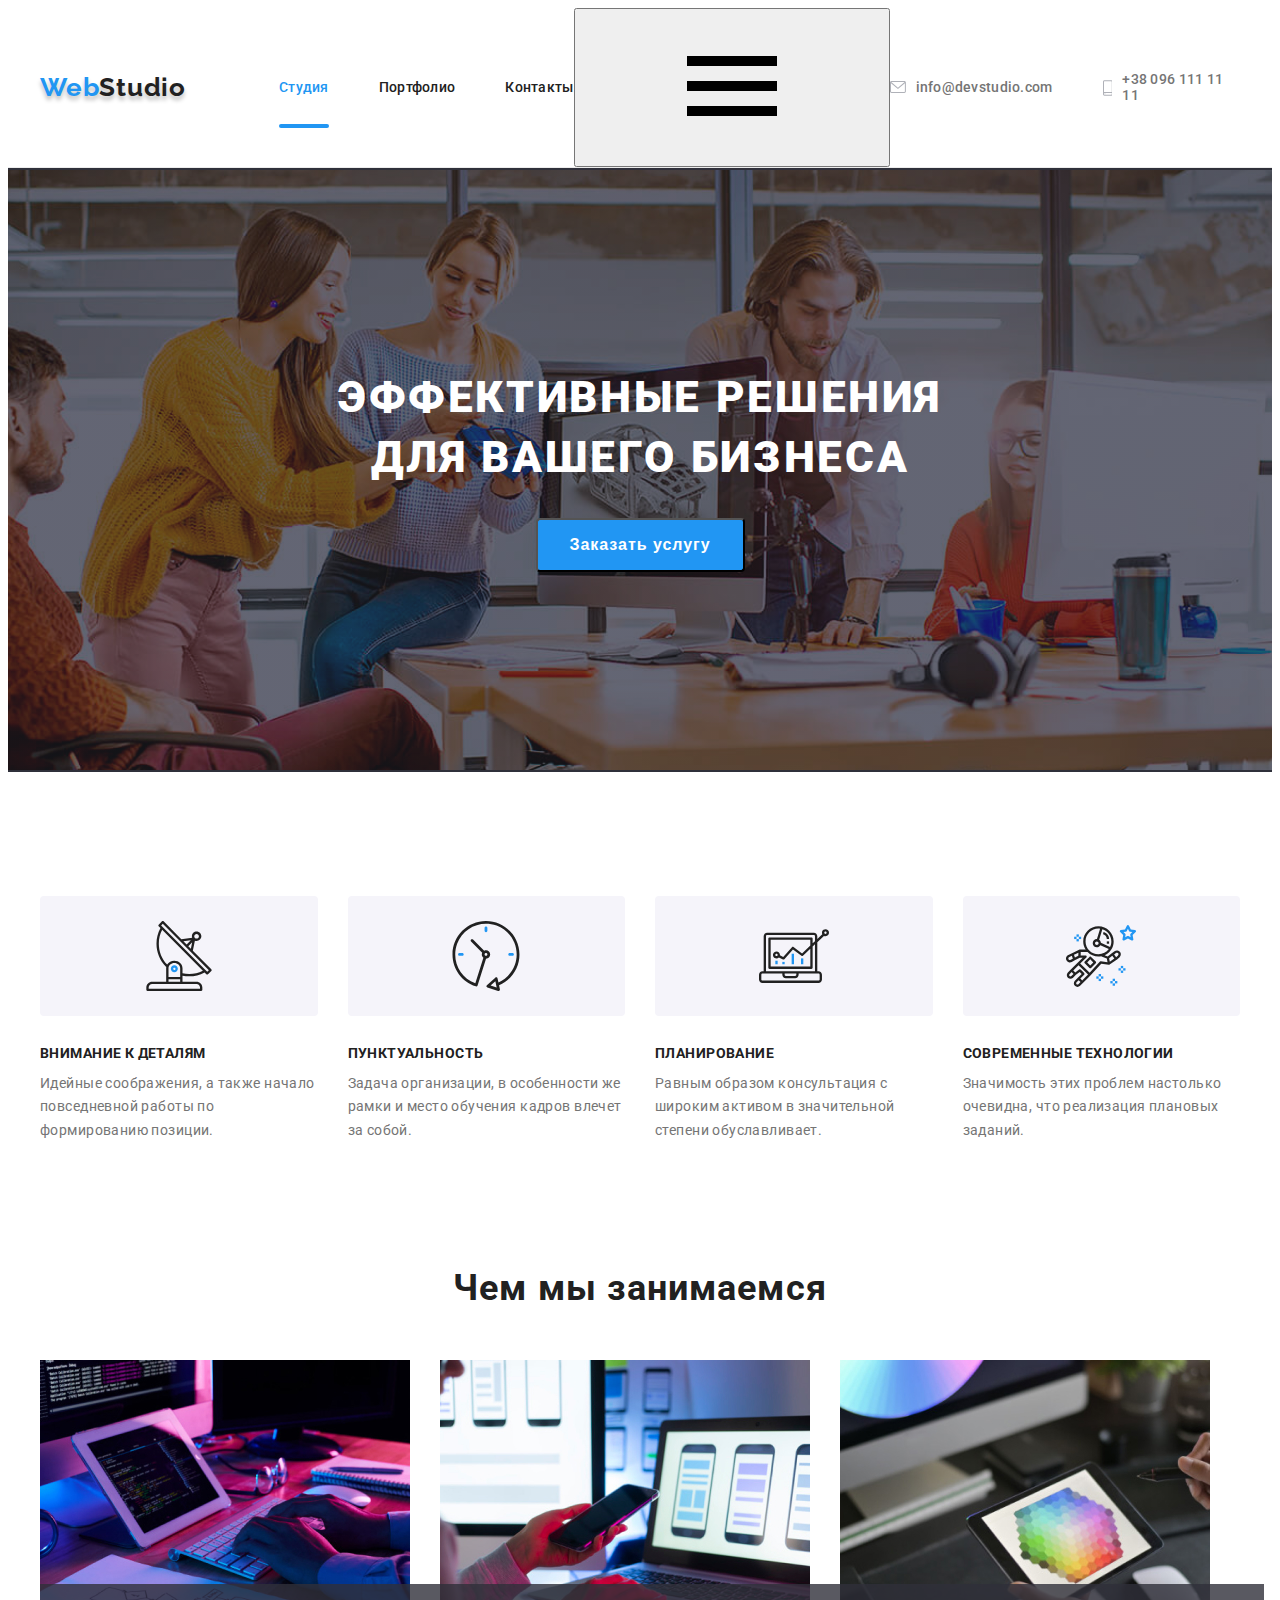
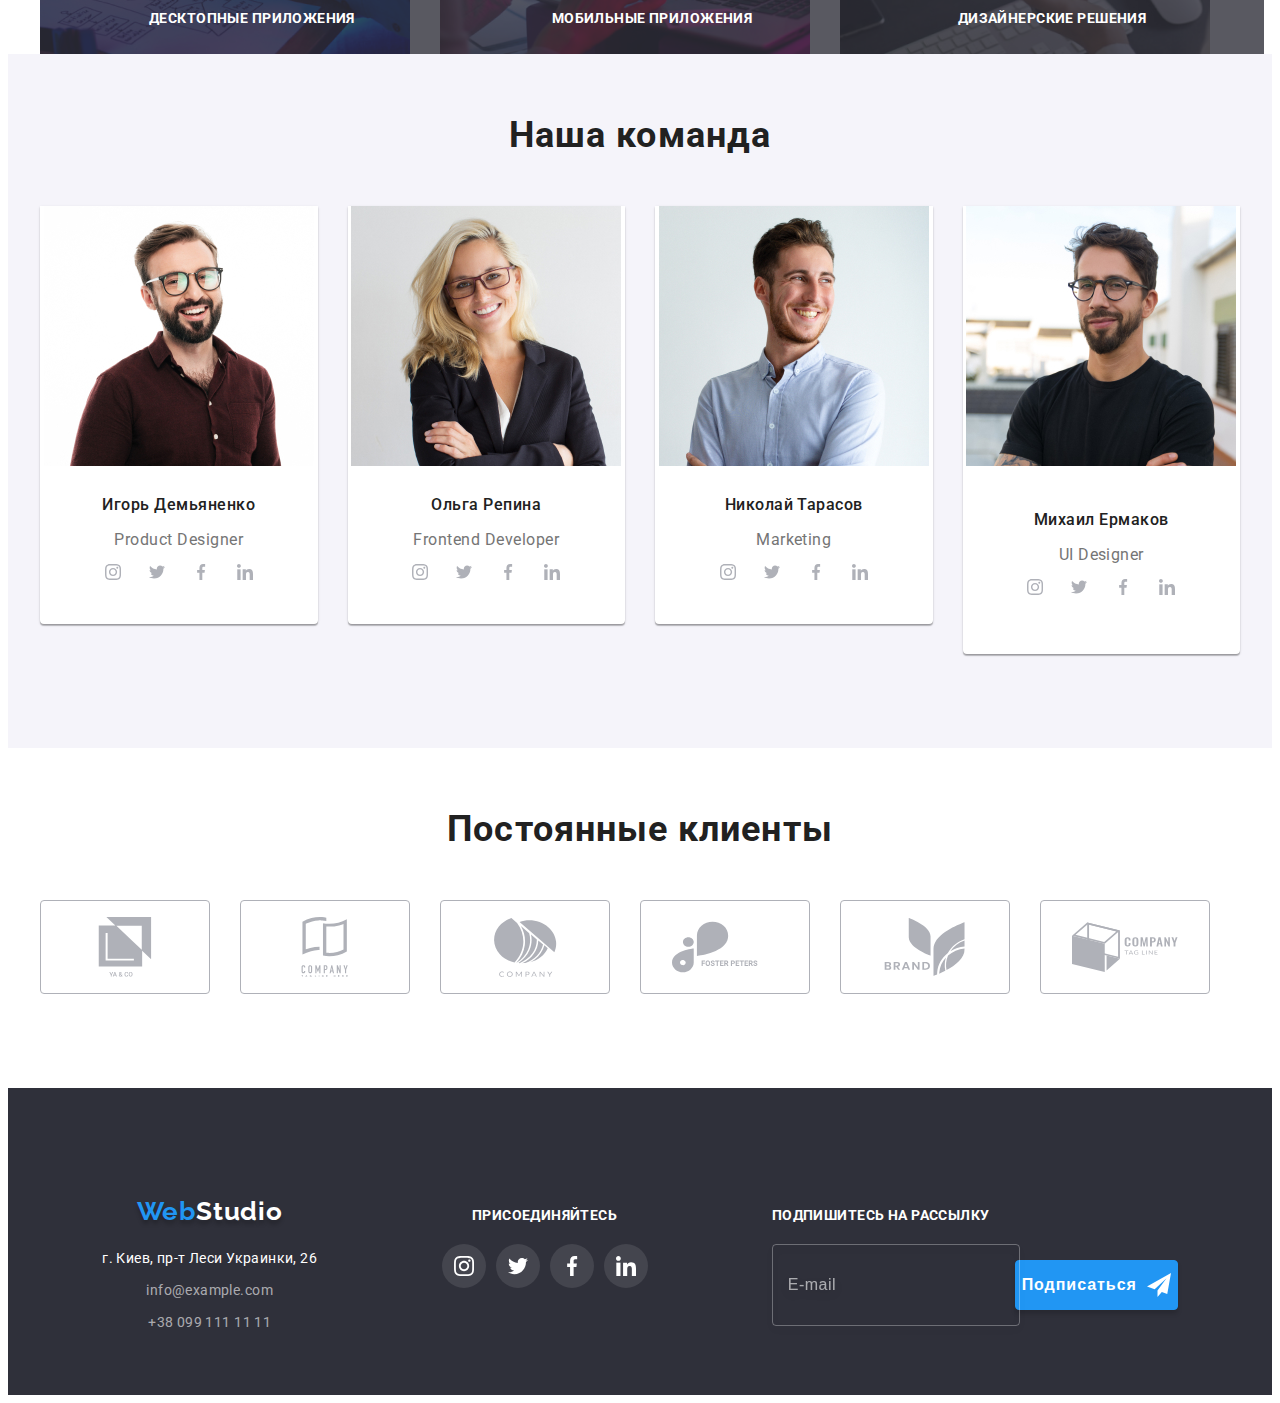
==== commit 1f27dd42: "портфолио почти готово" ====
--- a/index.html
+++ b/index.html
@@ -19,7 +19,7 @@
 
     <!--   Header   -->
     
-    <!-- <header class="header">
+    <header class="header">
     <div class="container header-container">
         <nav class="nav">
             <a href="./index.html" class="logo link">Web<span class="logo__second-name">Studio</span></a>
@@ -68,7 +68,7 @@
             </ul>
 
     </div>
-    </header> -->
+    </header>
     
     <main>
 
--- a/css/main.min.css
+++ b/css/main.min.css
@@ -1,2 +1,2 @@
-:root{--main-font: "Roboto", sans-serif;--secondary-font: "Raleway", sans-serif;--accent-color: #2196f3;--title-color: #212121;--under-color: #757575;--other-color: #ffffff;--bg-hf: #2f303a;--color-adds: rgba(255, 255, 255, 0.6);--icon-color: #afb1b8;--td: 250ms;--tf: cubic-bezier(0.4, 0, 0.2, 1)}.visually-hidden{position:absolute;width:1px;height:1px;margin:-1px;border:0;padding:0;white-space:nowrap;clip-path:inset(100%);clip:rect(0 0 0 0);overflow:hidden}.list{list-style:none}.link{text-decoration:none}h1,h2,h3,h4,h5,h6,p{margin-top:0;margin-bottom:0}ul,ol{margin-top:0;margin-bottom:0;padding-left:0}img{display:block}body{font-family:var(--main-font)}.section{padding-bottom:60px}@media screen and (min-width: 768px){.section{padding-bottom:60px}}@media screen and (min-width: 1200px){.section{padding-bottom:94px}}.container{padding-left:15px;padding-right:15px}@media screen and (min-width: 480px){.container{width:480px;margin:0 auto}}@media screen and (min-width: 768px){.container{width:768px}}@media screen and (min-width: 1200px){.container{width:1200px}}@media screen and (max-width: 768px){.mobile-menu{position:fixed;top:0;left:0;width:100vw;height:100vh;overflow:auto;background-color:wheat;opacity:0;visibility:hidden;pointer-events:none}.mobile-menu__container{position:relative;padding-left:25px;padding-top:48px;padding-bottom:48px}.mobile-menu__close-btn{position:absolute;top:10px;right:0;padding:0;border:none;background-color:transparent;width:40px;height:40px}.mobile-menu.is-open{opacity:1;visibility:visible;pointer-events:auto}}@media screen and (min-width: 768px){.mobile-menu{display:none}}.title-section{margin-bottom:30px;font-size:28px;line-height:1.17;text-align:center;letter-spacing:0.03em;color:var(--title-color)}@media screen and (min-width: 1200px){.title-section{margin-bottom:50px;font-size:36px}}.logo{margin-right:93px;font-family:var(--secondary-font);font-weight:700;font-size:26px;line-height:1.19;letter-spacing:0.03em;text-shadow:0px 4px 4px rgba(0,0,0,0.25);color:var(--accent-color)}.backdrop{position:fixed;top:0;left:0;width:100vw;height:100vh;background:rgba(0,0,0,0.2);z-index:100;transition-property:opacity, visibility;transition-duration:var(--td);transition-timing-function:var(--tf)}.is-hidden{opacity:0;visibility:hidden;pointer-events:none}.modal{position:absolute;top:50%;left:50%;transform:translate(-50%, -50%);width:528px;height:580px;background-color:var(--other-color);box-shadow:0px 1px 3px rgba(0,0,0,0.12),0px 1px 1px rgba(0,0,0,0.14),0px 2px 1px rgba(0,0,0,0.2);border-radius:4px;padding:40px}.modal-close-btn{width:30px;height:30px;background-color:transparent;border:1px solid rgba(0,0,0,0.1);cursor:pointer;position:absolute;top:8px;right:8px;padding:0;border-radius:50%;display:flex;align-items:center;justify-content:center}.icon-close{width:18px;height:18px;transition-property:fill;transition-duration:var(--td);transition-timing-function:var(--tf)}.icon-close:hover{fill:var(--accent-color)}.modal-form{display:flex;flex-direction:column}.modal-form-head{font-style:normal;font-weight:bold;font-size:20px;line-height:1.15;text-align:center;letter-spacing:0.03em;color:var(--title-color);margin-bottom:12px}.modal-form-input{width:100%;height:40px;border:1px solid rgba(33,33,33,0.2);border-radius:4px;padding-left:42px;transition-property:border-color;transition-duration:var(--td);transition-timing-function:var(--tf)}.modal-form-input:focus{border-color:var(--accent-color);outline:none}.modal-form-input:focus+.modal-form-icon{fill:var(--accent-color)}.modal-form-icon{position:absolute;display:block;top:50%;left:15px;transform:translateY(-50%);transition-property:fill;transition-duration:var(--td);transition-timing-function:var(--tf)}.modal-form-input-wrapper{display:block;position:relative;margin-top:4px}.modal-form-field{margin-bottom:10px}.modal-form-message{margin-top:4px;height:120px;width:100%;border:1px solid rgba(33,33,33,0.2);border-radius:4px;resize:none;padding:12px 16px}.modal-form-message::placeholder{font-size:12px;line-height:1.16;letter-spacing:0.01em;color:rgba(117,117,117,0.5)}.modal-form-message:focus{border-color:var(--accent-color);outline:none}.modal-form-checkbox-policy{font-size:14px;line-height:1.7;letter-spacing:0.03em;color:var(--under-color);margin-left:auto;margin-right:auto}.modal-form-checkbox-policy::before{content:"";display:inline-block;vertical-align:middle;margin-right:8px;width:16px;height:15px;outline:1px solid black;cursor:pointer;transition-property:outline-color;transition-duration:var(--td);transition-timing-function:var(--tf)}.modal-form-checkbox:checked+.modal-form-checkbox-policy::before{outline:var(--accent-color);background-image:url("../images/check.svg")}.modal-form-checkbox:focus+.modal-form-checkbox-policy::before{outline-color:var(--accent-color)}.vis-hidden-for-check{position:absolute !important;clip:rect(1px 1px 1px 1px);clip:rect(1px, 1px, 1px, 1px);padding:0 !important;border:0 !important;height:1px !important;width:1px !important;overflow:hidden}.modal-form-btn{display:block;width:200px;height:50px;background:var(--accent-color);box-shadow:0px 4px 4px rgba(0,0,0,0.15);border-radius:4px;cursor:pointer;margin-left:auto;margin-right:auto;margin-top:30px;padding-top:10px;padding-bottom:10px;font-weight:700;font-size:16px;line-height:1.87;align-items:center;text-align:center;letter-spacing:0.06em;color:var(--other-color);background-color:var(--accent-color)}.header{border-bottom:1px solid #ececec}.header .logo__second-name{color:var(--title-color)}@media screen and (max-width: 767px){.nav__list{display:none}.header__contacts{display:none}.header__menu-btn{background-color:transparent;border:none;padding:0}.header__menu-icon{width:40px;height:40px}.header-container{display:flex;justify-content:space-between;align-items:center}}@media screen and (min-width: 768px){.neader__menu-btn{display:none}}@media screen and (min-width: 1200px){.header{border-bottom:1px solid #ececec}.header .logo__second-name{color:var(--title-color)}.header-container{display:flex;align-items:center}.nav{display:flex;align-items:center}.nav .link.current{color:var(--accent-color)}.current{position:relative}.current::after{position:absolute;content:"";left:0;bottom:-1px;background-color:var(--accent-color);border-radius:2px;width:100%;height:4px}.nav__list{display:flex;align-items:center}.nav__link{display:block;padding:32px 0;font-weight:500;font-size:14px;line-height:1.14;letter-spacing:0.02em;color:var(--title-color);transition-property:color;transition-duration:var(--td);transition-timing-function:var(--tf)}.nav__item:not(:last-child){margin-right:50px}.header__contacts{margin-left:auto;display:flex;align-items:center}.header__item{margin-right:50px}.nav__link:hover,.nav__link:focus,.header__mail:focus,.header__mail:hover,.header__tel:hover,.header__tel:focus,.header__mail:focus .header__icon-envelope,.header__mail:hover .header__icon-envelope,.header__tel:hover .header__icon-smartphone,.header__tel:focus .header__icon-smartphone{color:var(--accent-color);fill:var(--accent-color)}.header__mail,.header__tel{display:flex;align-items:center;color:var(--under-color);transition-property:color;transition-duration:var(--td);transition-timing-function:var(--tf)}.header__contacts{font-weight:500;font-size:14px;line-height:1.14;letter-spacing:0.02em}.header__icon-envelope{fill:var(--icon-color);margin-right:10px;transition-property:fill;transition-duration:var(--td);transition-timing-function:var(--tf)}.header__icon-smartphone{fill:var(--icon-color);margin-right:10px;transition-property:fill;transition-duration:var(--td);transition-timing-function:var(--tf)}}.hero{text-align:center;background:var(--bg-hf);background-image:linear-gradient(rgba(47,48,58,0.4), rgba(47,48,58,0.4)),url("../../images/hero1.png");background-repeat:no-repeat;background-position:center;background-size:cover;max-width:100%;margin:0 auto;padding-top:118px;padding-bottom:118px}.hero__heading{width:360px;margin-left:auto;margin-right:auto;margin-bottom:30px;font-weight:900;font-size:26px;line-height:1.19;text-align:center;letter-spacing:0.06em;text-transform:uppercase;color:var(--other-color)}.hero__button{display:block;margin-left:auto;margin-right:auto;padding:10px 32px;font-weight:700;font-size:16px;line-height:1.87;align-items:center;text-align:center;letter-spacing:0.06em;color:var(--other-color);background-color:var(--accent-color);cursor:pointer;border-radius:4px}@media screen and (min-width: 1200px){.hero{background:var(--bg-hf);padding-top:200px;padding-bottom:200px;background-image:linear-gradient(rgba(47,48,58,0.4), rgba(47,48,58,0.4)),url("../images/bg.png");background-repeat:no-repeat;background-position:center;max-width:1600px;margin:0 auto}.hero__heading{width:696px;margin-left:auto;margin-right:auto;margin-bottom:30px;font-weight:900;font-size:44px;line-height:1.36;text-align:center;letter-spacing:0.06em;text-transform:uppercase;color:var(--other-color)}.hero__button{display:block;margin-left:auto;margin-right:auto;padding:10px 32px;font-weight:700;font-size:16px;line-height:1.87;align-items:center;text-align:center;letter-spacing:0.06em;color:var(--other-color);background-color:var(--accent-color);cursor:pointer;border-radius:4px}}.features__item{width:100%}.features__item:not(:last-child){margin-bottom:30px}.features__icon{display:flex;justify-content:center;align-items:center;background-color:#f5f4fa;border-radius:4px;margin-bottom:30px;min-height:120px}.features__header-item{text-align:center;margin-bottom:10px;font-weight:700;font-size:14px;line-height:1.14;letter-spacing:0.03em;text-transform:uppercase;color:var(--title-color)}.features__description{font-size:14px;line-height:1.71;letter-spacing:0.03em;color:var(--under-color)}@media screen and (min-width: 768px){.features__list{display:flex;flex-wrap:wrap;padding-bottom:0;margin-top:30px;margin-left:-30px}.features__item{width:calc((100% - 60px) / 2);margin-left:30px}.features__header-item{text-align:left}}@media screen and (min-width: 1200px){.features{padding-top:94px}.features__list{flex-wrap:nowrap}}.implementation{display:none}@media screen and (min-width: 1200px){.implementation{display:contents}.implementation__list{display:flex;margin-right:-30px}.implementation__item{flex-basis:calc((100% - 90) / 3);margin-right:30px;position:relative}.implementation__header{font-weight:700;font-size:36px;line-height:1.19;text-align:center;letter-spacing:0.03em;color:var(--title-color)}.implementation__description{position:absolute;font-family:var(--main-font);background:rgba(47,48,58,0.8);font-weight:700;font-size:14px;line-height:1.14;text-align:center;letter-spacing:0.03em;text-transform:uppercase;color:var(--other-color);width:100%;bottom:0;padding:27px}}.team{background-color:#f5f4fa;padding-top:60px}.team__item{max-width:450px;display:flex;flex-wrap:wrap;align-items:flex-start;justify-content:center;background:var(--other-color);box-shadow:0px 1px 3px rgba(0,0,0,0.12),0px 1px 1px rgba(0,0,0,0.14),0px 2px 1px rgba(0,0,0,0.2);border-radius:0px 0px 4px 4px}.team__item:not(:last-child){margin-bottom:30px}.team__discription{padding-left:10px;padding-right:10px;padding-top:30px;padding-bottom:30px}.team__name{font-weight:500;font-size:16px;line-height:1.18;text-align:center;letter-spacing:0.03em;color:var(--title-color);margin-bottom:10px}.team__profession{font-size:16px;line-height:1.18;text-align:center;letter-spacing:0.03em;color:var(--under-color);margin-top:16px}.team__social-list-icon{fill:var(--icon-color);width:20px;height:16px;transition-property:fill;transition-duration:var(--td);transition-timing-function:var(--tf)}.team__social-list{display:flex;justify-content:space-between;padding-left:32px;padding-right:32px}.team__social-list-link{display:flex;justify-content:center;align-items:center;width:44px;height:44px;border-radius:50%;transition-property:background-color;transition-duration:var(--td);transition-timing-function:var(--tf)}.team__social-list-link:hover,.team__social-list-link:focus{background-color:var(--accent-color)}.team__social-list-link:hover .team__social-list-icon,.team__social-list-link:focus .team__social-list-icon{fill:var(--other-color)}@media screen and (min-width: 768px){.team__list{display:flex;flex-wrap:wrap;padding-bottom:0;margin-top:30px;margin-left:-30px}.team__item{width:calc((100% - 60px) / 2);margin-left:30px}}@media screen and (min-width: 1200px){.team__item{flex-basis:calc((100% - 120px) / 4)}}.clients{padding-top:60px}.company{display:flex;flex-wrap:wrap;margin-top:-30px;margin-left:-30px}.company__item{display:block;margin-top:30px;margin-left:30px;width:calc((100% - 60px) / 2)}.company__icon{display:flex;justify-content:center;align-items:center;height:92px;border:1px solid #afb1b8;border-radius:4px;fill:var(--icon-color);transition-property:fill, border-color;transition-duration:var(--td);transition-timing-function:var(--tf)}.company__icon:focus,.company__icon:hover{fill:var(--accent-color);border-color:var(--accent-color)}.company__item{transition-property:border-color;transition-duration:var(--td);transition-timing-function:var(--tf)}.company__item:focus,.company__item:hover{border-color:var(--accent-color)}@media screen and (min-width: 768px){.company__item{width:calc((100% - 90px) / 3)}}@media screen and (min-width: 1200px){.company{display:flex;flex-wrap:wrap}.company__item{width:170px}}footer{padding-top:60px;padding-bottom:60px;background:var(--bg-hf)}footer .logo__second-name{color:var(--other-color)}.footer__logo{display:block;text-align:center;margin:0}.adds{text-align:center;padding-top:20px}.adds__link-mail,.adds__link-tel,.adds__link-address{font-style:normal;font-size:14px;line-height:1.71;letter-spacing:0.03em;color:var(--color-adds)}.adds__link-address{color:var(--other-color)}.adds__item{margin-bottom:8px}.adds__item:last-child{margin-bottom:0}.footer__social-header{font-size:14px;text-align:center;line-height:1.14;letter-spacing:0.03em;text-transform:uppercase;color:var(--other-color);padding-top:60px}.footer__social-list{display:flex;justify-content:center;margin-top:20px}.footer__social-list-link{display:flex;align-items:center;justify-content:center;width:44px;height:44px;background:rgba(255,255,255,0.1);border-radius:50%;transition-property:background;transition-duration:var(--td);transition-timing-function:var(--tf)}.footer__social-list-link:focus,.footer__social-list-link:hover{background-color:var(--accent-color)}.footer__soc-item:not(:last-child){margin-right:10px}.footer__social-list-icon{fill:var(--other-color)}.subscription{margin-top:60px}.subscription__title{font-size:14px;line-height:1.14;text-align:center;letter-spacing:0.03em;text-transform:uppercase;color:var(--other-color)}.subscription__form-footer{display:flex;align-items:center;flex-direction:column;padding-top:20px;margin:0 auto}.subscription__form-input{display:block;padding:15px 0 15px 15px;height:50px;width:100%;max-width:450px;border:1px solid rgba(255,255,255,0.3);filter:drop-shadow(0px 4px 4px rgba(0,0,0,0.15));border-radius:4px;background-color:transparent}.subscription__form-input::placeholder{font-size:16px;line-height:1.25;align-items:center;letter-spacing:0.03em;color:rgba(255,255,255,0.6)}.subscription__label{width:100%}.subscription__form-btn{display:flex;justify-content:center;align-items:center;margin-top:20px;width:200px;height:50px;background:var(--accent-color);box-shadow:0px 4px 4px rgba(0,0,0,0.15);border-radius:4px;border:1px solid var(--accent-color);margin-left:12px;cursor:pointer;font-size:16px;line-height:1.87;font-weight:bold;letter-spacing:0.06em;color:var(--other-color)}.icon-send{margin-left:10px}@media screen and (min-width: 768px){.footer-fl{display:flex;align-items:baseline;flex-direction:row;flex-wrap:wrap;justify-content:space-around}}.card__wrapper{position:relative;overflow:hidden}.overlay{font-size:18px;line-height:1.4;letter-spacing:0.03em;padding:63px 24px;position:absolute;background-color:rgba(33,150,243,0.9);color:var(--other-color);height:100%;top:0;left:0;overflow:auto;transform:translateY(100%);transition-property:transform;transition-duration:var(--td);transition-timing-function:var(--tf)}.cards__portfolio-link:hover .overlay,.cards__portfolio-link:focus .overlay{transform:translateY(0%)}.portfolio__cards{padding-top:94px}.portfolio__list{justify-content:center;display:flex;margin-bottom:50px}.portfolio__list-item{margin-right:8px}.portfolio__list-item:last-child{margin-right:0}.cards__list{display:flex;flex-wrap:wrap;margin-right:-30px}.cards__item{flex-basis:calc((100% - 90) / 3);margin-right:30px;margin-bottom:30px}.cards__item:nth-last-child(-n+3){margin-bottom:0}.cards__item:focus,.cards__item:hover{box-shadow:0px 1px 1px rgba(0,0,0,0.12),0px 4px 4px rgba(0,0,0,0.06),1px 4px 6px rgba(0,0,0,0.16)}.card__description{padding:20px 24px;border-bottom:1px solid #eeeeee;border-right:1px solid #eeeeee;border-left:1px solid #eeeeee}.nav-btn{padding:6px 22px;font-weight:500;font-size:16px;line-height:1.6;text-align:center;letter-spacing:0.03em;color:var(--title-color);background:#f5f4fa;border-color:transparent;border-radius:4px;transition-property:background-color, color, box-shadow;transition-duration:var(--td);transition-timing-function:var(--tf)}.nav-btn:hover,.nav-btn:focus{background-color:var(--accent-color);color:var(--other-color);cursor:pointer;box-shadow:0px 3px 1px rgba(0,0,0,0.1),0px 1px 2px rgba(0,0,0,0.08),0px 2px 2px rgba(0,0,0,0.12)}.cards__title{margin-bottom:4px;font-size:18px;line-height:2;letter-spacing:0.06em;color:var(--title-color)}.cards__relation{font-size:16px;line-height:1.8;letter-spacing:0.03em;color:var(--under-color)}
+:root{--main-font: "Roboto", sans-serif;--secondary-font: "Raleway", sans-serif;--accent-color: #2196f3;--title-color: #212121;--under-color: #757575;--other-color: #ffffff;--bg-hf: #2f303a;--color-adds: rgba(255, 255, 255, 0.6);--icon-color: #afb1b8;--td: 250ms;--tf: cubic-bezier(0.4, 0, 0.2, 1)}.visually-hidden{position:absolute;width:1px;height:1px;margin:-1px;border:0;padding:0;white-space:nowrap;clip-path:inset(100%);clip:rect(0 0 0 0);overflow:hidden}.list{list-style:none}.link{text-decoration:none}h1,h2,h3,h4,h5,h6,p{margin-top:0;margin-bottom:0}ul,ol{margin-top:0;margin-bottom:0;padding-left:0}img{display:block}body{font-family:var(--main-font)}.section{padding-bottom:60px}@media screen and (min-width: 768px){.section{padding-bottom:60px}}@media screen and (min-width: 1200px){.section{padding-bottom:94px}}.container{padding-left:15px;padding-right:15px}@media screen and (min-width: 480px){.container{width:480px;margin:0 auto}}@media screen and (min-width: 768px){.container{width:768px}}@media screen and (min-width: 1200px){.container{width:1200px}}@media screen and (max-width: 768px){.mobile-menu{position:fixed;top:0;left:0;width:100vw;height:100vh;overflow:auto;background-color:wheat;opacity:0;visibility:hidden;pointer-events:none}.mobile-menu__container{position:relative;padding-left:25px;padding-top:48px;padding-bottom:48px}.mobile-menu__close-btn{position:absolute;top:10px;right:0;padding:0;border:none;background-color:transparent;width:40px;height:40px}.mobile-menu.is-open{opacity:1;visibility:visible;pointer-events:auto}}@media screen and (min-width: 768px){.mobile-menu{display:none}}.title-section{margin-bottom:30px;font-size:28px;line-height:1.17;text-align:center;letter-spacing:0.03em;color:var(--title-color)}@media screen and (min-width: 1200px){.title-section{margin-bottom:50px;font-size:36px}}.logo{margin-right:93px;font-family:var(--secondary-font);font-weight:700;font-size:26px;line-height:1.19;letter-spacing:0.03em;text-shadow:0px 4px 4px rgba(0,0,0,0.25);color:var(--accent-color)}.backdrop{position:fixed;top:0;left:0;width:100vw;height:100vh;background:rgba(0,0,0,0.2);z-index:100;transition-property:opacity, visibility;transition-duration:var(--td);transition-timing-function:var(--tf)}.is-hidden{opacity:0;visibility:hidden;pointer-events:none}.modal{position:absolute;top:50%;left:50%;transform:translate(-50%, -50%);width:528px;height:580px;background-color:var(--other-color);box-shadow:0px 1px 3px rgba(0,0,0,0.12),0px 1px 1px rgba(0,0,0,0.14),0px 2px 1px rgba(0,0,0,0.2);border-radius:4px;padding:40px}.modal-close-btn{width:30px;height:30px;background-color:transparent;border:1px solid rgba(0,0,0,0.1);cursor:pointer;position:absolute;top:8px;right:8px;padding:0;border-radius:50%;display:flex;align-items:center;justify-content:center}.icon-close{width:18px;height:18px;transition-property:fill;transition-duration:var(--td);transition-timing-function:var(--tf)}.icon-close:hover{fill:var(--accent-color)}.modal-form{display:flex;flex-direction:column}.modal-form-head{font-style:normal;font-weight:bold;font-size:20px;line-height:1.15;text-align:center;letter-spacing:0.03em;color:var(--title-color);margin-bottom:12px}.modal-form-input{width:100%;height:40px;border:1px solid rgba(33,33,33,0.2);border-radius:4px;padding-left:42px;transition-property:border-color;transition-duration:var(--td);transition-timing-function:var(--tf)}.modal-form-input:focus{border-color:var(--accent-color);outline:none}.modal-form-input:focus+.modal-form-icon{fill:var(--accent-color)}.modal-form-icon{position:absolute;display:block;top:50%;left:15px;transform:translateY(-50%);transition-property:fill;transition-duration:var(--td);transition-timing-function:var(--tf)}.modal-form-input-wrapper{display:block;position:relative;margin-top:4px}.modal-form-field{margin-bottom:10px}.modal-form-message{margin-top:4px;height:120px;width:100%;border:1px solid rgba(33,33,33,0.2);border-radius:4px;resize:none;padding:12px 16px}.modal-form-message::placeholder{font-size:12px;line-height:1.16;letter-spacing:0.01em;color:rgba(117,117,117,0.5)}.modal-form-message:focus{border-color:var(--accent-color);outline:none}.modal-form-checkbox-policy{font-size:14px;line-height:1.7;letter-spacing:0.03em;color:var(--under-color);margin-left:auto;margin-right:auto}.modal-form-checkbox-policy::before{content:"";display:inline-block;vertical-align:middle;margin-right:8px;width:16px;height:15px;outline:1px solid black;cursor:pointer;transition-property:outline-color;transition-duration:var(--td);transition-timing-function:var(--tf)}.modal-form-checkbox:checked+.modal-form-checkbox-policy::before{outline:var(--accent-color);background-image:url("../images/check.svg")}.modal-form-checkbox:focus+.modal-form-checkbox-policy::before{outline-color:var(--accent-color)}.vis-hidden-for-check{position:absolute !important;clip:rect(1px 1px 1px 1px);clip:rect(1px, 1px, 1px, 1px);padding:0 !important;border:0 !important;height:1px !important;width:1px !important;overflow:hidden}.modal-form-btn{display:block;width:200px;height:50px;background:var(--accent-color);box-shadow:0px 4px 4px rgba(0,0,0,0.15);border-radius:4px;cursor:pointer;margin-left:auto;margin-right:auto;margin-top:30px;padding-top:10px;padding-bottom:10px;font-weight:700;font-size:16px;line-height:1.87;align-items:center;text-align:center;letter-spacing:0.06em;color:var(--other-color);background-color:var(--accent-color)}.header{border-bottom:1px solid #ececec}.header .logo__second-name{color:var(--title-color)}@media screen and (max-width: 767px){.nav__list{display:none}.header__contacts{display:none}.header__menu-btn{background-color:transparent;border:none;padding:0}.header__menu-icon{width:40px;height:40px}.header-container{display:flex;justify-content:space-between;align-items:center}}@media screen and (min-width: 768px){.neader__menu-btn{display:none}}@media screen and (min-width: 1200px){.header{border-bottom:1px solid #ececec}.header .logo__second-name{color:var(--title-color)}.header-container{display:flex;align-items:center}.nav{display:flex;align-items:center}.nav .link.current{color:var(--accent-color)}.current{position:relative}.current::after{position:absolute;content:"";left:0;bottom:-1px;background-color:var(--accent-color);border-radius:2px;width:100%;height:4px}.nav__list{display:flex;align-items:center}.nav__link{display:block;padding:32px 0;font-weight:500;font-size:14px;line-height:1.14;letter-spacing:0.02em;color:var(--title-color);transition-property:color;transition-duration:var(--td);transition-timing-function:var(--tf)}.nav__item:not(:last-child){margin-right:50px}.header__contacts{margin-left:auto;display:flex;align-items:center}.header__item{margin-right:50px}.nav__link:hover,.nav__link:focus,.header__mail:focus,.header__mail:hover,.header__tel:hover,.header__tel:focus,.header__mail:focus .header__icon-envelope,.header__mail:hover .header__icon-envelope,.header__tel:hover .header__icon-smartphone,.header__tel:focus .header__icon-smartphone{color:var(--accent-color);fill:var(--accent-color)}.header__mail,.header__tel{display:flex;align-items:center;color:var(--under-color);transition-property:color;transition-duration:var(--td);transition-timing-function:var(--tf)}.header__contacts{font-weight:500;font-size:14px;line-height:1.14;letter-spacing:0.02em}.header__icon-envelope{fill:var(--icon-color);margin-right:10px;transition-property:fill;transition-duration:var(--td);transition-timing-function:var(--tf)}.header__icon-smartphone{fill:var(--icon-color);margin-right:10px;transition-property:fill;transition-duration:var(--td);transition-timing-function:var(--tf)}}.hero{text-align:center;background:var(--bg-hf);background-image:linear-gradient(rgba(47,48,58,0.4), rgba(47,48,58,0.4)),url("../../images/hero1.png");background-repeat:no-repeat;background-position:center;background-size:cover;max-width:100%;margin:0 auto;padding-top:118px;padding-bottom:118px}.hero__heading{width:360px;margin-left:auto;margin-right:auto;margin-bottom:30px;font-weight:900;font-size:26px;line-height:1.19;text-align:center;letter-spacing:0.06em;text-transform:uppercase;color:var(--other-color)}.hero__button{display:block;margin-left:auto;margin-right:auto;padding:10px 32px;font-weight:700;font-size:16px;line-height:1.87;align-items:center;text-align:center;letter-spacing:0.06em;color:var(--other-color);background-color:var(--accent-color);cursor:pointer;border-radius:4px}@media screen and (min-width: 1200px){.hero{background:var(--bg-hf);padding-top:200px;padding-bottom:200px;background-image:linear-gradient(rgba(47,48,58,0.4), rgba(47,48,58,0.4)),url("../images/bg.png");background-repeat:no-repeat;background-position:center;max-width:1600px;margin:0 auto}.hero__heading{width:696px;margin-left:auto;margin-right:auto;margin-bottom:30px;font-weight:900;font-size:44px;line-height:1.36;text-align:center;letter-spacing:0.06em;text-transform:uppercase;color:var(--other-color)}.hero__button{display:block;margin-left:auto;margin-right:auto;padding:10px 32px;font-weight:700;font-size:16px;line-height:1.87;align-items:center;text-align:center;letter-spacing:0.06em;color:var(--other-color);background-color:var(--accent-color);cursor:pointer;border-radius:4px}}.features__list{display:flex;flex-wrap:wrap;align-items:flex-start;margin-top:60px}.features__item:not(:last-child){margin-bottom:30px}.features__icon{display:flex;justify-content:center;align-items:center;background-color:#f5f4fa;border-radius:4px;margin-bottom:30px;min-height:120px}.features__header-item{text-align:center;margin-bottom:10px;font-weight:700;font-size:14px;line-height:1.14;letter-spacing:0.03em;text-transform:uppercase;color:var(--title-color)}.features__description{font-size:14px;line-height:1.71;letter-spacing:0.03em;color:var(--under-color)}@media screen and (min-width: 768px){.features__list{display:flex;flex-wrap:wrap;padding-bottom:0;margin-top:30px;margin-left:-30px}.features__item{width:calc((100% - 60px) / 2);margin-left:30px}.features__header-item{text-align:left}}@media screen and (min-width: 1200px){.features{padding-top:94px}.features__list{flex-wrap:nowrap}}.implementation{display:none}@media screen and (min-width: 1200px){.implementation{display:contents}.implementation__list{display:flex;margin-right:-30px}.implementation__item{flex-basis:calc((100% - 90) / 3);margin-right:30px;position:relative}.implementation__header{font-weight:700;font-size:36px;line-height:1.19;text-align:center;letter-spacing:0.03em;color:var(--title-color)}.implementation__description{position:absolute;font-family:var(--main-font);background:rgba(47,48,58,0.8);font-weight:700;font-size:14px;line-height:1.14;text-align:center;letter-spacing:0.03em;text-transform:uppercase;color:var(--other-color);width:100%;bottom:0;padding:27px}}.team{background-color:#f5f4fa;padding-top:60px}.team__item{width:100%;max-width:450px;display:flex;flex-wrap:wrap;align-items:flex-start;justify-content:center;background:var(--other-color);box-shadow:0px 1px 3px rgba(0,0,0,0.12),0px 1px 1px rgba(0,0,0,0.14),0px 2px 1px rgba(0,0,0,0.2);border-radius:0px 0px 4px 4px}.team__item:not(:last-child){margin-bottom:30px}.team__discription{padding-left:10px;padding-right:10px;padding-top:30px;padding-bottom:30px}.team__name{font-weight:500;font-size:16px;line-height:1.18;text-align:center;letter-spacing:0.03em;color:var(--title-color);margin-bottom:10px}.team__profession{font-size:16px;line-height:1.18;text-align:center;letter-spacing:0.03em;color:var(--under-color);margin-top:16px}.team__social-list-icon{fill:var(--icon-color);width:20px;height:16px;transition-property:fill;transition-duration:var(--td);transition-timing-function:var(--tf)}.team__social-list{display:flex;justify-content:space-between;padding-left:32px;padding-right:32px}.team__social-list-link{display:flex;justify-content:center;align-items:center;width:44px;height:44px;border-radius:50%;transition-property:background-color;transition-duration:var(--td);transition-timing-function:var(--tf)}.team__social-list-link:hover,.team__social-list-link:focus{background-color:var(--accent-color)}.team__social-list-link:hover .team__social-list-icon,.team__social-list-link:focus .team__social-list-icon{fill:var(--other-color)}@media screen and (min-width: 768px){.team__list{display:flex;flex-wrap:wrap;padding-bottom:0;margin-top:30px;margin-left:-30px}.team__item{width:calc((100% - 60px) / 2);margin-left:30px}}@media screen and (min-width: 1200px){.team__item{flex-basis:calc((100% - 120px) / 4)}}.clients{padding-top:60px}.company{display:flex;flex-wrap:wrap;margin-top:-30px;margin-left:-30px}.company__item{display:block;margin-top:30px;margin-left:30px;width:calc((100% - 60px) / 2)}.company__icon{display:flex;justify-content:center;align-items:center;height:92px;border:1px solid #afb1b8;border-radius:4px;fill:var(--icon-color);transition-property:fill, border-color;transition-duration:var(--td);transition-timing-function:var(--tf)}.company__icon:focus,.company__icon:hover{fill:var(--accent-color);border-color:var(--accent-color)}.company__item{transition-property:border-color;transition-duration:var(--td);transition-timing-function:var(--tf)}.company__item:focus,.company__item:hover{border-color:var(--accent-color)}@media screen and (min-width: 768px){.company__item{width:calc((100% - 90px) / 3)}}@media screen and (min-width: 1200px){.company{display:flex;flex-wrap:wrap}.company__item{width:170px}}footer{padding-top:60px;padding-bottom:60px;background:var(--bg-hf)}footer .logo__second-name{color:var(--other-color)}.footer__logo{display:block;text-align:center;margin:0}.adds{text-align:center;padding-top:20px}.adds__link-mail,.adds__link-tel,.adds__link-address{font-style:normal;font-size:14px;line-height:1.71;letter-spacing:0.03em;color:var(--color-adds)}.adds__link-address{color:var(--other-color)}.adds__item{margin-bottom:8px}.adds__item:last-child{margin-bottom:0}.footer__social-header{font-size:14px;text-align:center;line-height:1.14;letter-spacing:0.03em;text-transform:uppercase;color:var(--other-color);padding-top:60px}.footer__social-list{display:flex;justify-content:center;margin-top:20px}.footer__social-list-link{display:flex;align-items:center;justify-content:center;width:44px;height:44px;background:rgba(255,255,255,0.1);border-radius:50%;transition-property:background;transition-duration:var(--td);transition-timing-function:var(--tf)}.footer__social-list-link:focus,.footer__social-list-link:hover{background-color:var(--accent-color)}.footer__soc-item:not(:last-child){margin-right:10px}.footer__social-list-icon{fill:var(--other-color)}.subscription{margin-top:60px}.subscription__title{font-size:14px;line-height:1.14;text-align:center;letter-spacing:0.03em;text-transform:uppercase;color:var(--other-color)}.subscription__form-footer{display:flex;align-items:center;flex-direction:column;padding-top:20px;margin:0 auto}.subscription__form-input{display:block;padding:15px 0 15px 15px;height:50px;width:100%;max-width:450px;border:1px solid rgba(255,255,255,0.3);filter:drop-shadow(0px 4px 4px rgba(0,0,0,0.15));border-radius:4px;background-color:transparent}.subscription__form-input::placeholder{font-size:16px;line-height:1.25;align-items:center;letter-spacing:0.03em;color:rgba(255,255,255,0.6)}.subscription__label{width:100%}.subscription__form-btn{display:flex;justify-content:center;align-items:center;margin-top:20px;width:200px;height:50px;background:var(--accent-color);box-shadow:0px 4px 4px rgba(0,0,0,0.15);border-radius:4px;border:1px solid var(--accent-color);margin-left:12px;cursor:pointer;font-size:16px;line-height:1.87;font-weight:bold;letter-spacing:0.06em;color:var(--other-color)}.icon-send{margin-left:10px}@media screen and (min-width: 768px){.footer-fl{display:flex;align-items:baseline;flex-direction:row;flex-wrap:wrap;justify-content:space-around}}@media screen and (min-width: 1200px){.subscription__title{text-align:left}.subscription__form-footer{display:flex;flex-direction:row}.subscription__form-btn{display:flex;justify-content:center;align-items:center;width:200px;height:50px;margin-top:0}}.portfolio__list{display:flex;flex-wrap:wrap;margin-top:60px;margin-bottom:40px}.portfolio__list-item{margin-right:8px;margin-top:8px;margin-left:0;margin-bottom:0;padding:0}.card__wrapper{position:relative;overflow:hidden}.overlay{font-size:18px;line-height:1.4;letter-spacing:0.03em;padding:63px 24px;position:absolute;background-color:rgba(33,150,243,0.9);color:var(--other-color);height:100%;top:0;left:0;overflow:auto;transform:translateY(100%);transition-property:transform;transition-duration:var(--td);transition-timing-function:var(--tf)}.cards__portfolio-link:hover .overlay,.cards__portfolio-link:focus .overlay{transform:translateY(0%)}.cards__list{margin-top:-30px;margin-left:-30px;justify-content:center;display:flex;flex-wrap:wrap;align-items:flex-start}.cards__item{margin-top:30px;margin-left:30px}.cards__item:focus,.cards__item:hover{box-shadow:0px 1px 1px rgba(0,0,0,0.12),0px 4px 4px rgba(0,0,0,0.06),1px 4px 6px rgba(0,0,0,0.16)}.card__description{padding:20px 24px;border-bottom:1px solid #eeeeee;border-right:1px solid #eeeeee;border-left:1px solid #eeeeee}.nav-btn{padding:6px 22px;font-weight:500;font-size:16px;line-height:1.6;text-align:center;letter-spacing:0.03em;color:var(--title-color);background:#f5f4fa;border-color:transparent;border-radius:4px;transition-property:background-color, color, box-shadow;transition-duration:var(--td);transition-timing-function:var(--tf)}.nav-btn:hover,.nav-btn:focus{background-color:var(--accent-color);color:var(--other-color);cursor:pointer;box-shadow:0px 3px 1px rgba(0,0,0,0.1),0px 1px 2px rgba(0,0,0,0.08),0px 2px 2px rgba(0,0,0,0.12)}.cards__title{margin-bottom:4px;font-size:18px;line-height:2;letter-spacing:0.06em;color:var(--title-color)}.cards__relation{font-size:16px;line-height:1.8;letter-spacing:0.03em;color:var(--under-color)}@media screen and (min-width: 768px){.portfolio__list{justify-content:center;display:flex}.portfolio__list-item{margin-right:8px}.portfolio__list-item:last-child{margin-right:0}.cards__list{margin:0;padding:0;margin-top:-30px;margin-left:-30px;justify-content:center}.cards__item{margin-left:0;margin-bottom:0;padding:0;margin-top:30px;margin-left:30px}}@media screen and (min-width: 768px){.portfolio__cards{margin-top:94px}}
 /*# sourceMappingURL=main.min.css.map */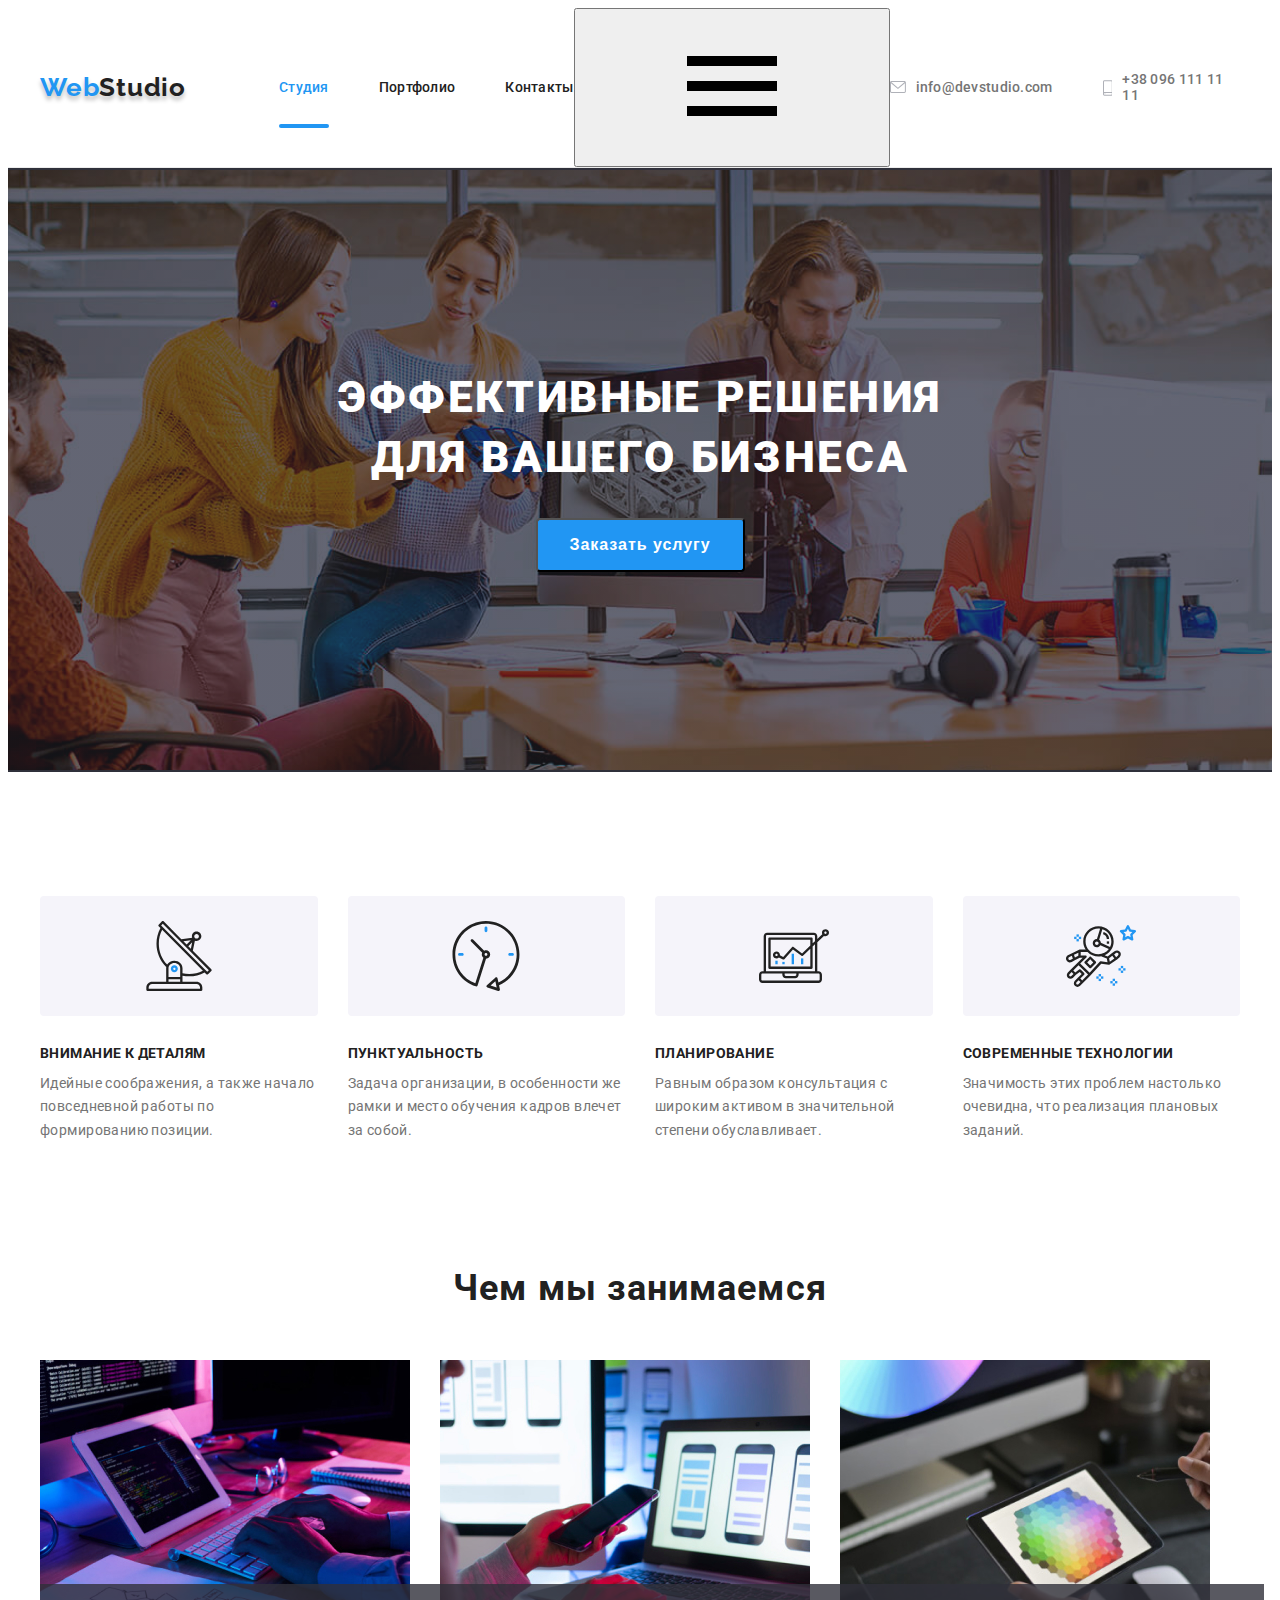
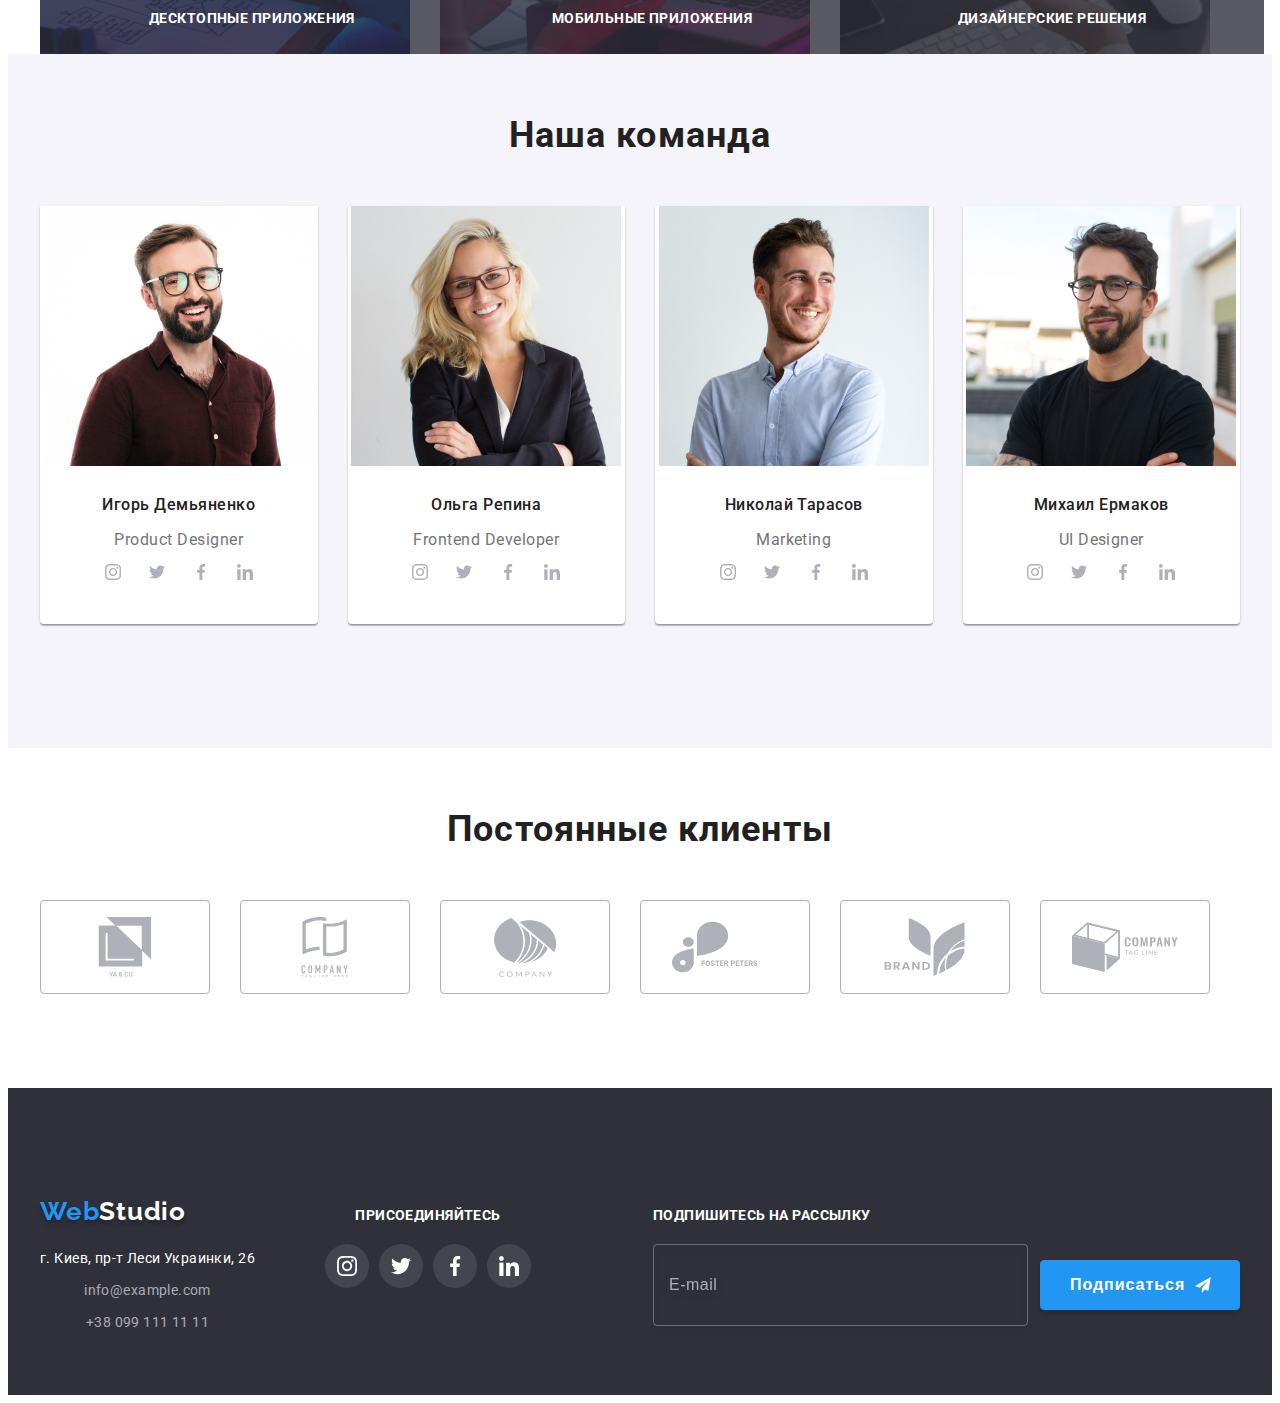
==== commit 177286bd: "новые недолики" ====
--- a/index.html
+++ b/index.html
@@ -60,13 +60,39 @@
     </div>
     <div class="mobile-menu" data-menu>
         <div class="container mobile-menu__container">
-            <button type="button" class="mobile-menu__close-btn" data-menu-close>x</button>
+            <button type="button" class="mobile-menu__close-btn" data-menu-close>
+                <svg class="icon-close" width="40px" height="40px">
+                    <use href="./images/sprite.svg#icon-close-black-18dp"></use>
+                </svg>
+            </button>
             <ul class="mobile-menu__nav list">
-                <li>asdf</li>
-                <li>asdf</li>
-                <li>asdf</li>
+                <li class="mobile-menu__nav-item">
+                   <a class="mobile-menu__nav-item-link link current" href="./index.html">Студия</a>
+                </li>
+                <li class="mobile-menu__nav-item">
+                    <a class="mobile-menu__nav-item-link link" href="./portfolio.html">Портфолио</a>
+                </li>
+                <li class="mobile-menu__nav-item">
+                    <a class="mobile-menu__nav-item-link link" href="./index.html">Контакты</a>
+                </li>
             </ul>
-
+            <div>
+                <ul class="mob__contact list">
+                    <li class="mob__contact-item">
+                        <a class="mobile-menu__tel link" href="tel:+380961111111">+38 096 111 11 11</a>
+                    </li>
+                    <li class="mob__contact-item">
+                        <a class="mobile-menu__mail link" href="mailto:info@devstudio.com">info@devstudio.com</a>
+                    </li>
+                </ul>
+                <ul class="mob__social list">
+                    <li class="mob__social-item"><a class="mob__social-link link" href="https://www.instagram.com">Instagram</a></li>
+                    <li class="mob__social-item"><a class="mob__social-link link" href="https://twitter.com">Twitter</a></li>
+                    <li class="mob__social-item"><a class="mob__social-link link" href="https://www.facebook.com">Facebook</a></li>
+                    <li class="mob__social-item"><a class="mob__social-link link" href="https://www.linkedin.com/">LinkedIn</a></li>
+                </ul>
+            </div>
+            
     </div>
     </header>
     
--- a/css/main.min.css
+++ b/css/main.min.css
@@ -1,2 +1,2 @@
-:root{--main-font: "Roboto", sans-serif;--secondary-font: "Raleway", sans-serif;--accent-color: #2196f3;--title-color: #212121;--under-color: #757575;--other-color: #ffffff;--bg-hf: #2f303a;--color-adds: rgba(255, 255, 255, 0.6);--icon-color: #afb1b8;--td: 250ms;--tf: cubic-bezier(0.4, 0, 0.2, 1)}.visually-hidden{position:absolute;width:1px;height:1px;margin:-1px;border:0;padding:0;white-space:nowrap;clip-path:inset(100%);clip:rect(0 0 0 0);overflow:hidden}.list{list-style:none}.link{text-decoration:none}h1,h2,h3,h4,h5,h6,p{margin-top:0;margin-bottom:0}ul,ol{margin-top:0;margin-bottom:0;padding-left:0}img{display:block}body{font-family:var(--main-font)}.section{padding-bottom:60px}@media screen and (min-width: 768px){.section{padding-bottom:60px}}@media screen and (min-width: 1200px){.section{padding-bottom:94px}}.container{padding-left:15px;padding-right:15px}@media screen and (min-width: 480px){.container{width:480px;margin:0 auto}}@media screen and (min-width: 768px){.container{width:768px}}@media screen and (min-width: 1200px){.container{width:1200px}}@media screen and (max-width: 768px){.mobile-menu{position:fixed;top:0;left:0;width:100vw;height:100vh;overflow:auto;background-color:wheat;opacity:0;visibility:hidden;pointer-events:none}.mobile-menu__container{position:relative;padding-left:25px;padding-top:48px;padding-bottom:48px}.mobile-menu__close-btn{position:absolute;top:10px;right:0;padding:0;border:none;background-color:transparent;width:40px;height:40px}.mobile-menu.is-open{opacity:1;visibility:visible;pointer-events:auto}}@media screen and (min-width: 768px){.mobile-menu{display:none}}.title-section{margin-bottom:30px;font-size:28px;line-height:1.17;text-align:center;letter-spacing:0.03em;color:var(--title-color)}@media screen and (min-width: 1200px){.title-section{margin-bottom:50px;font-size:36px}}.logo{margin-right:93px;font-family:var(--secondary-font);font-weight:700;font-size:26px;line-height:1.19;letter-spacing:0.03em;text-shadow:0px 4px 4px rgba(0,0,0,0.25);color:var(--accent-color)}.backdrop{position:fixed;top:0;left:0;width:100vw;height:100vh;background:rgba(0,0,0,0.2);z-index:100;transition-property:opacity, visibility;transition-duration:var(--td);transition-timing-function:var(--tf)}.is-hidden{opacity:0;visibility:hidden;pointer-events:none}.modal{position:absolute;top:50%;left:50%;transform:translate(-50%, -50%);width:528px;height:580px;background-color:var(--other-color);box-shadow:0px 1px 3px rgba(0,0,0,0.12),0px 1px 1px rgba(0,0,0,0.14),0px 2px 1px rgba(0,0,0,0.2);border-radius:4px;padding:40px}.modal-close-btn{width:30px;height:30px;background-color:transparent;border:1px solid rgba(0,0,0,0.1);cursor:pointer;position:absolute;top:8px;right:8px;padding:0;border-radius:50%;display:flex;align-items:center;justify-content:center}.icon-close{width:18px;height:18px;transition-property:fill;transition-duration:var(--td);transition-timing-function:var(--tf)}.icon-close:hover{fill:var(--accent-color)}.modal-form{display:flex;flex-direction:column}.modal-form-head{font-style:normal;font-weight:bold;font-size:20px;line-height:1.15;text-align:center;letter-spacing:0.03em;color:var(--title-color);margin-bottom:12px}.modal-form-input{width:100%;height:40px;border:1px solid rgba(33,33,33,0.2);border-radius:4px;padding-left:42px;transition-property:border-color;transition-duration:var(--td);transition-timing-function:var(--tf)}.modal-form-input:focus{border-color:var(--accent-color);outline:none}.modal-form-input:focus+.modal-form-icon{fill:var(--accent-color)}.modal-form-icon{position:absolute;display:block;top:50%;left:15px;transform:translateY(-50%);transition-property:fill;transition-duration:var(--td);transition-timing-function:var(--tf)}.modal-form-input-wrapper{display:block;position:relative;margin-top:4px}.modal-form-field{margin-bottom:10px}.modal-form-message{margin-top:4px;height:120px;width:100%;border:1px solid rgba(33,33,33,0.2);border-radius:4px;resize:none;padding:12px 16px}.modal-form-message::placeholder{font-size:12px;line-height:1.16;letter-spacing:0.01em;color:rgba(117,117,117,0.5)}.modal-form-message:focus{border-color:var(--accent-color);outline:none}.modal-form-checkbox-policy{font-size:14px;line-height:1.7;letter-spacing:0.03em;color:var(--under-color);margin-left:auto;margin-right:auto}.modal-form-checkbox-policy::before{content:"";display:inline-block;vertical-align:middle;margin-right:8px;width:16px;height:15px;outline:1px solid black;cursor:pointer;transition-property:outline-color;transition-duration:var(--td);transition-timing-function:var(--tf)}.modal-form-checkbox:checked+.modal-form-checkbox-policy::before{outline:var(--accent-color);background-image:url("../images/check.svg")}.modal-form-checkbox:focus+.modal-form-checkbox-policy::before{outline-color:var(--accent-color)}.vis-hidden-for-check{position:absolute !important;clip:rect(1px 1px 1px 1px);clip:rect(1px, 1px, 1px, 1px);padding:0 !important;border:0 !important;height:1px !important;width:1px !important;overflow:hidden}.modal-form-btn{display:block;width:200px;height:50px;background:var(--accent-color);box-shadow:0px 4px 4px rgba(0,0,0,0.15);border-radius:4px;cursor:pointer;margin-left:auto;margin-right:auto;margin-top:30px;padding-top:10px;padding-bottom:10px;font-weight:700;font-size:16px;line-height:1.87;align-items:center;text-align:center;letter-spacing:0.06em;color:var(--other-color);background-color:var(--accent-color)}.header{border-bottom:1px solid #ececec}.header .logo__second-name{color:var(--title-color)}@media screen and (max-width: 767px){.nav__list{display:none}.header__contacts{display:none}.header__menu-btn{background-color:transparent;border:none;padding:0}.header__menu-icon{width:40px;height:40px}.header-container{display:flex;justify-content:space-between;align-items:center}}@media screen and (min-width: 768px){.neader__menu-btn{display:none}}@media screen and (min-width: 1200px){.header{border-bottom:1px solid #ececec}.header .logo__second-name{color:var(--title-color)}.header-container{display:flex;align-items:center}.nav{display:flex;align-items:center}.nav .link.current{color:var(--accent-color)}.current{position:relative}.current::after{position:absolute;content:"";left:0;bottom:-1px;background-color:var(--accent-color);border-radius:2px;width:100%;height:4px}.nav__list{display:flex;align-items:center}.nav__link{display:block;padding:32px 0;font-weight:500;font-size:14px;line-height:1.14;letter-spacing:0.02em;color:var(--title-color);transition-property:color;transition-duration:var(--td);transition-timing-function:var(--tf)}.nav__item:not(:last-child){margin-right:50px}.header__contacts{margin-left:auto;display:flex;align-items:center}.header__item{margin-right:50px}.nav__link:hover,.nav__link:focus,.header__mail:focus,.header__mail:hover,.header__tel:hover,.header__tel:focus,.header__mail:focus .header__icon-envelope,.header__mail:hover .header__icon-envelope,.header__tel:hover .header__icon-smartphone,.header__tel:focus .header__icon-smartphone{color:var(--accent-color);fill:var(--accent-color)}.header__mail,.header__tel{display:flex;align-items:center;color:var(--under-color);transition-property:color;transition-duration:var(--td);transition-timing-function:var(--tf)}.header__contacts{font-weight:500;font-size:14px;line-height:1.14;letter-spacing:0.02em}.header__icon-envelope{fill:var(--icon-color);margin-right:10px;transition-property:fill;transition-duration:var(--td);transition-timing-function:var(--tf)}.header__icon-smartphone{fill:var(--icon-color);margin-right:10px;transition-property:fill;transition-duration:var(--td);transition-timing-function:var(--tf)}}.hero{text-align:center;background:var(--bg-hf);background-image:linear-gradient(rgba(47,48,58,0.4), rgba(47,48,58,0.4)),url("../../images/hero1.png");background-repeat:no-repeat;background-position:center;background-size:cover;max-width:100%;margin:0 auto;padding-top:118px;padding-bottom:118px}.hero__heading{width:360px;margin-left:auto;margin-right:auto;margin-bottom:30px;font-weight:900;font-size:26px;line-height:1.19;text-align:center;letter-spacing:0.06em;text-transform:uppercase;color:var(--other-color)}.hero__button{display:block;margin-left:auto;margin-right:auto;padding:10px 32px;font-weight:700;font-size:16px;line-height:1.87;align-items:center;text-align:center;letter-spacing:0.06em;color:var(--other-color);background-color:var(--accent-color);cursor:pointer;border-radius:4px}@media screen and (min-width: 1200px){.hero{background:var(--bg-hf);padding-top:200px;padding-bottom:200px;background-image:linear-gradient(rgba(47,48,58,0.4), rgba(47,48,58,0.4)),url("../images/bg.png");background-repeat:no-repeat;background-position:center;max-width:1600px;margin:0 auto}.hero__heading{width:696px;margin-left:auto;margin-right:auto;margin-bottom:30px;font-weight:900;font-size:44px;line-height:1.36;text-align:center;letter-spacing:0.06em;text-transform:uppercase;color:var(--other-color)}.hero__button{display:block;margin-left:auto;margin-right:auto;padding:10px 32px;font-weight:700;font-size:16px;line-height:1.87;align-items:center;text-align:center;letter-spacing:0.06em;color:var(--other-color);background-color:var(--accent-color);cursor:pointer;border-radius:4px}}.features__list{display:flex;flex-wrap:wrap;align-items:flex-start;margin-top:60px}.features__item:not(:last-child){margin-bottom:30px}.features__icon{display:flex;justify-content:center;align-items:center;background-color:#f5f4fa;border-radius:4px;margin-bottom:30px;min-height:120px}.features__header-item{text-align:center;margin-bottom:10px;font-weight:700;font-size:14px;line-height:1.14;letter-spacing:0.03em;text-transform:uppercase;color:var(--title-color)}.features__description{font-size:14px;line-height:1.71;letter-spacing:0.03em;color:var(--under-color)}@media screen and (min-width: 768px){.features__list{display:flex;flex-wrap:wrap;padding-bottom:0;margin-top:30px;margin-left:-30px}.features__item{width:calc((100% - 60px) / 2);margin-left:30px}.features__header-item{text-align:left}}@media screen and (min-width: 1200px){.features{padding-top:94px}.features__list{flex-wrap:nowrap}}.implementation{display:none}@media screen and (min-width: 1200px){.implementation{display:contents}.implementation__list{display:flex;margin-right:-30px}.implementation__item{flex-basis:calc((100% - 90) / 3);margin-right:30px;position:relative}.implementation__header{font-weight:700;font-size:36px;line-height:1.19;text-align:center;letter-spacing:0.03em;color:var(--title-color)}.implementation__description{position:absolute;font-family:var(--main-font);background:rgba(47,48,58,0.8);font-weight:700;font-size:14px;line-height:1.14;text-align:center;letter-spacing:0.03em;text-transform:uppercase;color:var(--other-color);width:100%;bottom:0;padding:27px}}.team{background-color:#f5f4fa;padding-top:60px}.team__item{width:100%;max-width:450px;display:flex;flex-wrap:wrap;align-items:flex-start;justify-content:center;background:var(--other-color);box-shadow:0px 1px 3px rgba(0,0,0,0.12),0px 1px 1px rgba(0,0,0,0.14),0px 2px 1px rgba(0,0,0,0.2);border-radius:0px 0px 4px 4px}.team__item:not(:last-child){margin-bottom:30px}.team__discription{padding-left:10px;padding-right:10px;padding-top:30px;padding-bottom:30px}.team__name{font-weight:500;font-size:16px;line-height:1.18;text-align:center;letter-spacing:0.03em;color:var(--title-color);margin-bottom:10px}.team__profession{font-size:16px;line-height:1.18;text-align:center;letter-spacing:0.03em;color:var(--under-color);margin-top:16px}.team__social-list-icon{fill:var(--icon-color);width:20px;height:16px;transition-property:fill;transition-duration:var(--td);transition-timing-function:var(--tf)}.team__social-list{display:flex;justify-content:space-between;padding-left:32px;padding-right:32px}.team__social-list-link{display:flex;justify-content:center;align-items:center;width:44px;height:44px;border-radius:50%;transition-property:background-color;transition-duration:var(--td);transition-timing-function:var(--tf)}.team__social-list-link:hover,.team__social-list-link:focus{background-color:var(--accent-color)}.team__social-list-link:hover .team__social-list-icon,.team__social-list-link:focus .team__social-list-icon{fill:var(--other-color)}@media screen and (min-width: 768px){.team__list{display:flex;flex-wrap:wrap;padding-bottom:0;margin-top:30px;margin-left:-30px}.team__item{width:calc((100% - 60px) / 2);margin-left:30px}}@media screen and (min-width: 1200px){.team__item{flex-basis:calc((100% - 120px) / 4)}}.clients{padding-top:60px}.company{display:flex;flex-wrap:wrap;margin-top:-30px;margin-left:-30px}.company__item{display:block;margin-top:30px;margin-left:30px;width:calc((100% - 60px) / 2)}.company__icon{display:flex;justify-content:center;align-items:center;height:92px;border:1px solid #afb1b8;border-radius:4px;fill:var(--icon-color);transition-property:fill, border-color;transition-duration:var(--td);transition-timing-function:var(--tf)}.company__icon:focus,.company__icon:hover{fill:var(--accent-color);border-color:var(--accent-color)}.company__item{transition-property:border-color;transition-duration:var(--td);transition-timing-function:var(--tf)}.company__item:focus,.company__item:hover{border-color:var(--accent-color)}@media screen and (min-width: 768px){.company__item{width:calc((100% - 90px) / 3)}}@media screen and (min-width: 1200px){.company{display:flex;flex-wrap:wrap}.company__item{width:170px}}footer{padding-top:60px;padding-bottom:60px;background:var(--bg-hf)}footer .logo__second-name{color:var(--other-color)}.footer__logo{display:block;text-align:center;margin:0}.adds{text-align:center;padding-top:20px}.adds__link-mail,.adds__link-tel,.adds__link-address{font-style:normal;font-size:14px;line-height:1.71;letter-spacing:0.03em;color:var(--color-adds)}.adds__link-address{color:var(--other-color)}.adds__item{margin-bottom:8px}.adds__item:last-child{margin-bottom:0}.footer__social-header{font-size:14px;text-align:center;line-height:1.14;letter-spacing:0.03em;text-transform:uppercase;color:var(--other-color);padding-top:60px}.footer__social-list{display:flex;justify-content:center;margin-top:20px}.footer__social-list-link{display:flex;align-items:center;justify-content:center;width:44px;height:44px;background:rgba(255,255,255,0.1);border-radius:50%;transition-property:background;transition-duration:var(--td);transition-timing-function:var(--tf)}.footer__social-list-link:focus,.footer__social-list-link:hover{background-color:var(--accent-color)}.footer__soc-item:not(:last-child){margin-right:10px}.footer__social-list-icon{fill:var(--other-color)}.subscription{margin-top:60px}.subscription__title{font-size:14px;line-height:1.14;text-align:center;letter-spacing:0.03em;text-transform:uppercase;color:var(--other-color)}.subscription__form-footer{display:flex;align-items:center;flex-direction:column;padding-top:20px;margin:0 auto}.subscription__form-input{display:block;padding:15px 0 15px 15px;height:50px;width:100%;max-width:450px;border:1px solid rgba(255,255,255,0.3);filter:drop-shadow(0px 4px 4px rgba(0,0,0,0.15));border-radius:4px;background-color:transparent}.subscription__form-input::placeholder{font-size:16px;line-height:1.25;align-items:center;letter-spacing:0.03em;color:rgba(255,255,255,0.6)}.subscription__label{width:100%}.subscription__form-btn{display:flex;justify-content:center;align-items:center;margin-top:20px;width:200px;height:50px;background:var(--accent-color);box-shadow:0px 4px 4px rgba(0,0,0,0.15);border-radius:4px;border:1px solid var(--accent-color);margin-left:12px;cursor:pointer;font-size:16px;line-height:1.87;font-weight:bold;letter-spacing:0.06em;color:var(--other-color)}.icon-send{margin-left:10px}@media screen and (min-width: 768px){.footer-fl{display:flex;align-items:baseline;flex-direction:row;flex-wrap:wrap;justify-content:space-around}}@media screen and (min-width: 1200px){.subscription__title{text-align:left}.subscription__form-footer{display:flex;flex-direction:row}.subscription__form-btn{display:flex;justify-content:center;align-items:center;width:200px;height:50px;margin-top:0}}.portfolio__list{display:flex;flex-wrap:wrap;margin-top:60px;margin-bottom:40px}.portfolio__list-item{margin-right:8px;margin-top:8px;margin-left:0;margin-bottom:0;padding:0}.card__wrapper{position:relative;overflow:hidden}.overlay{font-size:18px;line-height:1.4;letter-spacing:0.03em;padding:63px 24px;position:absolute;background-color:rgba(33,150,243,0.9);color:var(--other-color);height:100%;top:0;left:0;overflow:auto;transform:translateY(100%);transition-property:transform;transition-duration:var(--td);transition-timing-function:var(--tf)}.cards__portfolio-link:hover .overlay,.cards__portfolio-link:focus .overlay{transform:translateY(0%)}.cards__list{margin-top:-30px;margin-left:-30px;justify-content:center;display:flex;flex-wrap:wrap;align-items:flex-start}.cards__item{margin-top:30px;margin-left:30px}.cards__item:focus,.cards__item:hover{box-shadow:0px 1px 1px rgba(0,0,0,0.12),0px 4px 4px rgba(0,0,0,0.06),1px 4px 6px rgba(0,0,0,0.16)}.card__description{padding:20px 24px;border-bottom:1px solid #eeeeee;border-right:1px solid #eeeeee;border-left:1px solid #eeeeee}.nav-btn{padding:6px 22px;font-weight:500;font-size:16px;line-height:1.6;text-align:center;letter-spacing:0.03em;color:var(--title-color);background:#f5f4fa;border-color:transparent;border-radius:4px;transition-property:background-color, color, box-shadow;transition-duration:var(--td);transition-timing-function:var(--tf)}.nav-btn:hover,.nav-btn:focus{background-color:var(--accent-color);color:var(--other-color);cursor:pointer;box-shadow:0px 3px 1px rgba(0,0,0,0.1),0px 1px 2px rgba(0,0,0,0.08),0px 2px 2px rgba(0,0,0,0.12)}.cards__title{margin-bottom:4px;font-size:18px;line-height:2;letter-spacing:0.06em;color:var(--title-color)}.cards__relation{font-size:16px;line-height:1.8;letter-spacing:0.03em;color:var(--under-color)}@media screen and (min-width: 768px){.portfolio__list{justify-content:center;display:flex}.portfolio__list-item{margin-right:8px}.portfolio__list-item:last-child{margin-right:0}.cards__list{margin:0;padding:0;margin-top:-30px;margin-left:-30px;justify-content:center}.cards__item{margin-left:0;margin-bottom:0;padding:0;margin-top:30px;margin-left:30px}}@media screen and (min-width: 768px){.portfolio__cards{margin-top:94px}}
+:root{--main-font: "Roboto", sans-serif;--secondary-font: "Raleway", sans-serif;--accent-color: #2196f3;--title-color: #212121;--under-color: #757575;--other-color: #ffffff;--bg-hf: #2f303a;--color-adds: rgba(255, 255, 255, 0.6);--icon-color: #afb1b8;--td: 250ms;--tf: cubic-bezier(0.4, 0, 0.2, 1)}.visually-hidden{position:absolute;width:1px;height:1px;margin:-1px;border:0;padding:0;white-space:nowrap;clip-path:inset(100%);clip:rect(0 0 0 0);overflow:hidden}.list{list-style:none}.link{text-decoration:none}h1,h2,h3,h4,h5,h6,p{margin-top:0;margin-bottom:0}ul,ol{margin-top:0;margin-bottom:0;padding-left:0}img{display:block}body{font-family:var(--main-font)}.section{padding-bottom:60px}@media screen and (min-width: 768px){.section{padding-bottom:60px}}@media screen and (min-width: 1200px){.section{padding-bottom:94px}}.container{padding-left:15px;padding-right:15px}@media screen and (min-width: 480px){.container{width:480px;margin:0 auto}}@media screen and (min-width: 768px){.container{width:768px}}@media screen and (min-width: 1200px){.container{width:1200px}}@media screen and (max-width: 768px){.mobile-menu{position:fixed;top:0;left:0;width:100vw;height:100vh;overflow:auto;background-color:#ffffff;opacity:0;visibility:hidden;pointer-events:none;transition-property:opacity, visibility;transition-duration:250ms;transition-timing-function:cubic-bezier(0.4, 0, 0.2, 1)}.mobile-menu__container{display:flex;flex-direction:column;justify-content:space-between;width:100vw;height:100vh;position:relative;padding-top:48px;padding-bottom:48px;padding-left:40px;padding-right:40px}.mobile-menu__close-btn{position:absolute;top:10px;right:15px;border:none;background-color:transparent;width:40px;height:40px;transition-property:color, fill;transition-duration:250ms;transition-timing-function:cubic-bezier(0.4, 0, 0.2, 1)}.mobile-menu.is-open{opacity:1;visibility:visible;pointer-events:auto}}.mobile-menu__nav-item:not(:last-child){padding-bottom:32px}.mobile-menu__nav-item-link{font-weight:500;font-size:40px;line-height:47px;letter-spacing:0.02em;color:var(--title-color)}.mob__contact{margin-bottom:48px}.mob__contact-item:not(:last-child){padding-bottom:32px}.mobile-menu__tel{font-weight:500;font-size:34px;line-height:1.17;letter-spacing:0.02em;color:var(--accent-color)}.mobile-menu__mail{font-style:normal;font-weight:500;font-size:24px;line-height:1.16;letter-spacing:0.02em;color:var(--under-color)}.mob__social{display:flex}.mob__social-item:not(:last-child){padding-right:20px}.mob__social-link{font-style:normal;font-weight:500;font-size:18px;line-height:1.22;letter-spacing:0.02em;color:var(--accent-color)}@media screen and (min-width: 768px){.mobile-menu{display:none}}.title-section{margin-bottom:30px;font-size:28px;line-height:1.17;text-align:center;letter-spacing:0.03em;color:var(--title-color)}@media screen and (min-width: 1200px){.title-section{margin-bottom:50px;font-size:36px}}.logo{margin-right:93px;font-family:var(--secondary-font);font-weight:700;font-size:26px;line-height:1.19;letter-spacing:0.03em;text-shadow:0px 4px 4px rgba(0,0,0,0.25);color:var(--accent-color)}.backdrop{position:fixed;top:0;left:0;width:100vw;height:100vh;background:rgba(0,0,0,0.2);z-index:100;transition-property:opacity, visibility;transition-duration:var(--td);transition-timing-function:var(--tf)}.is-hidden{opacity:0;visibility:hidden;pointer-events:none}.modal{position:absolute;top:50%;left:50%;transform:translate(-50%, -50%);width:528px;height:580px;background-color:var(--other-color);box-shadow:0px 1px 3px rgba(0,0,0,0.12),0px 1px 1px rgba(0,0,0,0.14),0px 2px 1px rgba(0,0,0,0.2);border-radius:4px;padding:40px}.modal-close-btn{width:30px;height:30px;background-color:transparent;border:1px solid rgba(0,0,0,0.1);cursor:pointer;position:absolute;top:8px;right:8px;padding:0;border-radius:50%;display:flex;align-items:center;justify-content:center}.icon-close{width:18px;height:18px;transition-property:fill;transition-duration:var(--td);transition-timing-function:var(--tf)}.icon-close:hover{fill:var(--accent-color)}.modal-form{display:flex;flex-direction:column}.modal-form-head{font-style:normal;font-weight:bold;font-size:20px;line-height:1.15;text-align:center;letter-spacing:0.03em;color:var(--title-color);margin-bottom:12px}.modal-form-input{width:100%;height:40px;border:1px solid rgba(33,33,33,0.2);border-radius:4px;padding-left:42px;transition-property:border-color;transition-duration:var(--td);transition-timing-function:var(--tf)}.modal-form-input:focus{border-color:var(--accent-color);outline:none}.modal-form-input:focus+.modal-form-icon{fill:var(--accent-color)}.modal-form-icon{position:absolute;display:block;top:50%;left:15px;transform:translateY(-50%);transition-property:fill;transition-duration:var(--td);transition-timing-function:var(--tf)}.modal-form-input-wrapper{display:block;position:relative;margin-top:4px}.modal-form-field{margin-bottom:10px}.modal-form-message{margin-top:4px;height:120px;width:100%;border:1px solid rgba(33,33,33,0.2);border-radius:4px;resize:none;padding:12px 16px}.modal-form-message::placeholder{font-size:12px;line-height:1.16;letter-spacing:0.01em;color:rgba(117,117,117,0.5)}.modal-form-message:focus{border-color:var(--accent-color);outline:none}.modal-form-checkbox-policy{font-size:14px;line-height:1.7;letter-spacing:0.03em;color:var(--under-color);margin-left:auto;margin-right:auto}.modal-form-checkbox-policy::before{content:"";display:inline-block;vertical-align:middle;margin-right:8px;width:16px;height:15px;outline:1px solid black;cursor:pointer;transition-property:outline-color;transition-duration:var(--td);transition-timing-function:var(--tf)}.modal-form-checkbox:checked+.modal-form-checkbox-policy::before{outline:var(--accent-color);background-image:url("../images/check.svg")}.modal-form-checkbox:focus+.modal-form-checkbox-policy::before{outline-color:var(--accent-color)}.vis-hidden-for-check{position:absolute !important;clip:rect(1px 1px 1px 1px);clip:rect(1px, 1px, 1px, 1px);padding:0 !important;border:0 !important;height:1px !important;width:1px !important;overflow:hidden}.modal-form-btn{display:block;width:200px;height:50px;background:var(--accent-color);box-shadow:0px 4px 4px rgba(0,0,0,0.15);border-radius:4px;cursor:pointer;margin-left:auto;margin-right:auto;margin-top:30px;padding-top:10px;padding-bottom:10px;font-weight:700;font-size:16px;line-height:1.87;align-items:center;text-align:center;letter-spacing:0.06em;color:var(--other-color);background-color:var(--accent-color)}.header{border-bottom:1px solid #ececec}.header .logo__second-name{color:var(--title-color)}@media screen and (max-width: 767px){.nav__list{display:none}.header__contacts{display:none}.header__menu-btn{background-color:transparent;border:none;padding:0}.header__menu-icon{width:40px;height:40px}.header-container{display:flex;justify-content:space-between;align-items:center}}@media screen and (min-width: 768px){.neader__menu-btn{display:none}}@media screen and (min-width: 1200px){.header{border-bottom:1px solid #ececec}.header .logo__second-name{color:var(--title-color)}.header-container{display:flex;align-items:center}.nav{display:flex;align-items:center}.nav .link.current{color:var(--accent-color)}.current{position:relative}.current::after{position:absolute;content:"";left:0;bottom:-1px;background-color:var(--accent-color);border-radius:2px;width:100%;height:4px}.nav__list{display:flex;align-items:center}.nav__link{display:block;padding:32px 0;font-weight:500;font-size:14px;line-height:1.14;letter-spacing:0.02em;color:var(--title-color);transition-property:color;transition-duration:var(--td);transition-timing-function:var(--tf)}.nav__item:not(:last-child){margin-right:50px}.header__contacts{margin-left:auto;display:flex;align-items:center}.header__item{margin-right:50px}.nav__link:hover,.nav__link:focus,.header__mail:focus,.header__mail:hover,.header__tel:hover,.header__tel:focus,.header__mail:focus .header__icon-envelope,.header__mail:hover .header__icon-envelope,.header__tel:hover .header__icon-smartphone,.header__tel:focus .header__icon-smartphone{color:var(--accent-color);fill:var(--accent-color)}.header__mail,.header__tel{display:flex;align-items:center;color:var(--under-color);transition-property:color;transition-duration:var(--td);transition-timing-function:var(--tf)}.header__contacts{font-weight:500;font-size:14px;line-height:1.14;letter-spacing:0.02em}.header__icon-envelope{fill:var(--icon-color);margin-right:10px;transition-property:fill;transition-duration:var(--td);transition-timing-function:var(--tf)}.header__icon-smartphone{fill:var(--icon-color);margin-right:10px;transition-property:fill;transition-duration:var(--td);transition-timing-function:var(--tf)}}.hero{text-align:center;background:var(--bg-hf);background-image:linear-gradient(rgba(47,48,58,0.4), rgba(47,48,58,0.4)),url("../../images/hero1.png");background-repeat:no-repeat;background-position:center;background-size:cover;max-width:100%;margin:0 auto;padding-top:118px;padding-bottom:118px}.hero__heading{width:360px;margin-left:auto;margin-right:auto;margin-bottom:30px;font-weight:900;font-size:26px;line-height:1.19;text-align:center;letter-spacing:0.06em;text-transform:uppercase;color:var(--other-color)}.hero__button{display:block;margin-left:auto;margin-right:auto;padding:10px 32px;font-weight:700;font-size:16px;line-height:1.87;align-items:center;text-align:center;letter-spacing:0.06em;color:var(--other-color);background-color:var(--accent-color);cursor:pointer;border-radius:4px}@media screen and (min-width: 1200px){.hero{background:var(--bg-hf);padding-top:200px;padding-bottom:200px;background-image:linear-gradient(rgba(47,48,58,0.4), rgba(47,48,58,0.4)),url("../images/bg.png");background-repeat:no-repeat;background-position:center;max-width:1600px;margin:0 auto}.hero__heading{width:696px;margin-left:auto;margin-right:auto;margin-bottom:30px;font-weight:900;font-size:44px;line-height:1.36;text-align:center;letter-spacing:0.06em;text-transform:uppercase;color:var(--other-color)}.hero__button{display:block;margin-left:auto;margin-right:auto;padding:10px 32px;font-weight:700;font-size:16px;line-height:1.87;align-items:center;text-align:center;letter-spacing:0.06em;color:var(--other-color);background-color:var(--accent-color);cursor:pointer;border-radius:4px}}.features__list{display:flex;flex-wrap:wrap;align-items:flex-start;margin-top:60px}.features__item:not(:last-child){margin-bottom:30px}.features__icon{display:flex;justify-content:center;align-items:center;background-color:#f5f4fa;border-radius:4px;margin-bottom:30px;min-height:120px}.features__header-item{text-align:center;margin-bottom:10px;font-weight:700;font-size:14px;line-height:1.14;letter-spacing:0.03em;text-transform:uppercase;color:var(--title-color)}.features__description{font-size:14px;line-height:1.71;letter-spacing:0.03em;color:var(--under-color)}@media screen and (min-width: 768px){.features__list{display:flex;flex-wrap:wrap;padding-bottom:0;margin-top:30px;margin-left:-30px}.features__item{width:calc((100% - 60px) / 2);margin-left:30px}.features__header-item{text-align:left}}@media screen and (min-width: 1200px){.features{padding-top:94px}.features__list{flex-wrap:nowrap}}.implementation{display:none}@media screen and (min-width: 1200px){.implementation{display:contents}.implementation__list{display:flex;margin-right:-30px}.implementation__item{flex-basis:calc((100% - 90) / 3);margin-right:30px;position:relative}.implementation__header{font-weight:700;font-size:36px;line-height:1.19;text-align:center;letter-spacing:0.03em;color:var(--title-color)}.implementation__description{position:absolute;font-family:var(--main-font);background:rgba(47,48,58,0.8);font-weight:700;font-size:14px;line-height:1.14;text-align:center;letter-spacing:0.03em;text-transform:uppercase;color:var(--other-color);width:100%;bottom:0;padding:27px}}.team{background-color:#f5f4fa;padding-top:60px}.team__item{width:100%;max-width:450px;display:flex;flex-wrap:wrap;align-items:flex-start;justify-content:center;background:var(--other-color);box-shadow:0px 1px 3px rgba(0,0,0,0.12),0px 1px 1px rgba(0,0,0,0.14),0px 2px 1px rgba(0,0,0,0.2);border-radius:0px 0px 4px 4px}.team__item{margin-bottom:30px}.team__discription{padding-left:10px;padding-right:10px;padding-top:30px;padding-bottom:30px}.team__name{font-weight:500;font-size:16px;line-height:1.18;text-align:center;letter-spacing:0.03em;color:var(--title-color);margin-bottom:10px}.team__profession{font-size:16px;line-height:1.18;text-align:center;letter-spacing:0.03em;color:var(--under-color);margin-top:16px}.team__social-list-icon{fill:var(--icon-color);width:20px;height:16px;transition-property:fill;transition-duration:var(--td);transition-timing-function:var(--tf)}.team__social-list{display:flex;justify-content:space-between;padding-left:32px;padding-right:32px}.team__social-list-link{display:flex;justify-content:center;align-items:center;width:44px;height:44px;border-radius:50%;transition-property:background-color;transition-duration:var(--td);transition-timing-function:var(--tf)}.team__social-list-link:hover,.team__social-list-link:focus{background-color:var(--accent-color)}.team__social-list-link:hover .team__social-list-icon,.team__social-list-link:focus .team__social-list-icon{fill:var(--other-color)}@media screen and (min-width: 768px){.team__list{display:flex;flex-wrap:wrap;padding-bottom:0;margin-top:30px;margin-left:-30px}.team__item{width:calc((100% - 60px) / 2);margin-left:30px}}@media screen and (min-width: 1200px){.team__item{flex-basis:calc((100% - 120px) / 4)}}.clients{padding-top:60px}.company{display:flex;flex-wrap:wrap;margin-top:-30px;margin-left:-30px}.company__item{display:block;margin-top:30px;margin-left:30px;width:calc((100% - 60px) / 2)}.company__icon{display:flex;justify-content:center;align-items:center;height:92px;border:1px solid #afb1b8;border-radius:4px;fill:var(--icon-color);transition-property:fill, border-color;transition-duration:var(--td);transition-timing-function:var(--tf)}.company__icon:focus,.company__icon:hover{fill:var(--accent-color);border-color:var(--accent-color)}.company__item{transition-property:border-color;transition-duration:var(--td);transition-timing-function:var(--tf)}.company__item:focus,.company__item:hover{border-color:var(--accent-color)}@media screen and (min-width: 768px){.company__item{width:calc((100% - 90px) / 3)}}@media screen and (min-width: 1200px){.company{display:flex;flex-wrap:wrap}.company__item{width:170px}}footer{padding-top:60px;padding-bottom:60px;background:var(--bg-hf)}footer .logo__second-name{color:var(--other-color)}.footer__logo{display:block;text-align:center;margin:0}.adds{text-align:center;padding-top:20px}.adds__link-mail,.adds__link-tel,.adds__link-address{font-style:normal;font-size:14px;line-height:1.71;letter-spacing:0.03em;color:var(--color-adds)}.adds__link-address{color:var(--other-color)}.adds__item{margin-bottom:8px}.adds__item:last-child{margin-bottom:0}.footer__social-header{font-size:14px;text-align:center;line-height:1.14;letter-spacing:0.03em;text-transform:uppercase;color:var(--other-color);padding-top:60px}.footer__social-list{display:flex;justify-content:center;margin-top:20px}.footer__social-list-link{display:flex;align-items:center;justify-content:center;width:44px;height:44px;background:rgba(255,255,255,0.1);border-radius:50%;transition-property:background;transition-duration:var(--td);transition-timing-function:var(--tf)}.footer__social-list-link:focus,.footer__social-list-link:hover{background-color:var(--accent-color)}.footer__soc-item:not(:last-child){margin-right:10px}.footer__social-list-icon{fill:var(--other-color)}.subscription{margin-top:60px}.subscription__title{font-size:14px;line-height:1.14;text-align:center;letter-spacing:0.03em;text-transform:uppercase;color:var(--other-color)}.subscription__form-footer{display:flex;align-items:center;flex-direction:column;padding-top:20px;margin:0 auto}.subscription__form-input{display:block;padding:15px 0 15px 15px;height:50px;width:100%;max-width:450px;border:1px solid rgba(255,255,255,0.3);filter:drop-shadow(0px 4px 4px rgba(0,0,0,0.15));border-radius:4px;background-color:transparent}.subscription__form-input::placeholder{font-size:16px;line-height:1.25;align-items:center;letter-spacing:0.03em;color:rgba(255,255,255,0.6)}.subscription__label{width:100%}.subscription__form-btn{display:flex;justify-content:center;align-items:center;margin-top:20px;width:200px;height:50px;background:var(--accent-color);box-shadow:0px 4px 4px rgba(0,0,0,0.15);border-radius:4px;border:1px solid var(--accent-color);margin-left:12px;cursor:pointer;font-size:16px;line-height:1.87;font-weight:bold;letter-spacing:0.06em;color:var(--other-color)}.icon-send{margin-left:10px}@media screen and (min-width: 768px){.footer-fl{display:flex;align-items:baseline;flex-direction:row;flex-wrap:wrap;justify-content:space-around}}@media screen and (min-width: 1200px){.footer__logo{display:inline-block}.subscription{margin-left:auto}.subscription__title{text-align:left}.subscription__form-footer{display:flex;flex-direction:row}.subscription__form-btn{display:flex;justify-content:center;align-items:center;width:200px;height:50px;margin-top:0;padding-left:29px;padding-right:28px}.subscription__form-input{width:358px}.footer__social{margin-left:70px}}.portfolio__list{display:flex;flex-wrap:wrap;margin-top:60px;margin-bottom:40px}.portfolio__list-item{margin-right:8px;margin-top:8px;margin-left:0;margin-bottom:0;padding:0}.card__wrapper{position:relative;overflow:hidden}.overlay{font-size:18px;line-height:1.4;letter-spacing:0.03em;padding:63px 24px;position:absolute;background-color:rgba(33,150,243,0.9);color:var(--other-color);height:100%;top:0;left:0;overflow:auto;transform:translateY(100%);transition-property:transform;transition-duration:var(--td);transition-timing-function:var(--tf)}.cards__portfolio-link:hover .overlay,.cards__portfolio-link:focus .overlay{transform:translateY(0%)}.cards__list{margin-top:-30px;margin-left:-30px;justify-content:center;display:flex;flex-wrap:wrap;align-items:flex-start}.cards__item{margin-top:30px;margin-left:30px}.cards__item:focus,.cards__item:hover{box-shadow:0px 1px 1px rgba(0,0,0,0.12),0px 4px 4px rgba(0,0,0,0.06),1px 4px 6px rgba(0,0,0,0.16)}.card__description{padding:20px 24px;border-bottom:1px solid #eeeeee;border-right:1px solid #eeeeee;border-left:1px solid #eeeeee}.nav-btn{padding:6px 22px;font-weight:500;font-size:16px;line-height:1.6;text-align:center;letter-spacing:0.03em;color:var(--title-color);background:#f5f4fa;border-color:transparent;border-radius:4px;transition-property:background-color, color, box-shadow;transition-duration:var(--td);transition-timing-function:var(--tf)}.nav-btn:hover,.nav-btn:focus{background-color:var(--accent-color);color:var(--other-color);cursor:pointer;box-shadow:0px 3px 1px rgba(0,0,0,0.1),0px 1px 2px rgba(0,0,0,0.08),0px 2px 2px rgba(0,0,0,0.12)}.cards__title{margin-bottom:4px;font-size:18px;line-height:2;letter-spacing:0.06em;color:var(--title-color)}.cards__relation{font-size:16px;line-height:1.8;letter-spacing:0.03em;color:var(--under-color)}@media screen and (min-width: 768px){.portfolio__list{justify-content:center;display:flex}.portfolio__list-item{margin-right:8px}.portfolio__list-item:last-child{margin-right:0}.cards__list{margin:0;padding:0;margin-top:-30px;margin-left:-30px;justify-content:center}.cards__item{margin-left:0;margin-bottom:0;padding:0;margin-top:30px;margin-left:30px}}@media screen and (min-width: 768px){.portfolio__cards{margin-top:94px}}
 /*# sourceMappingURL=main.min.css.map */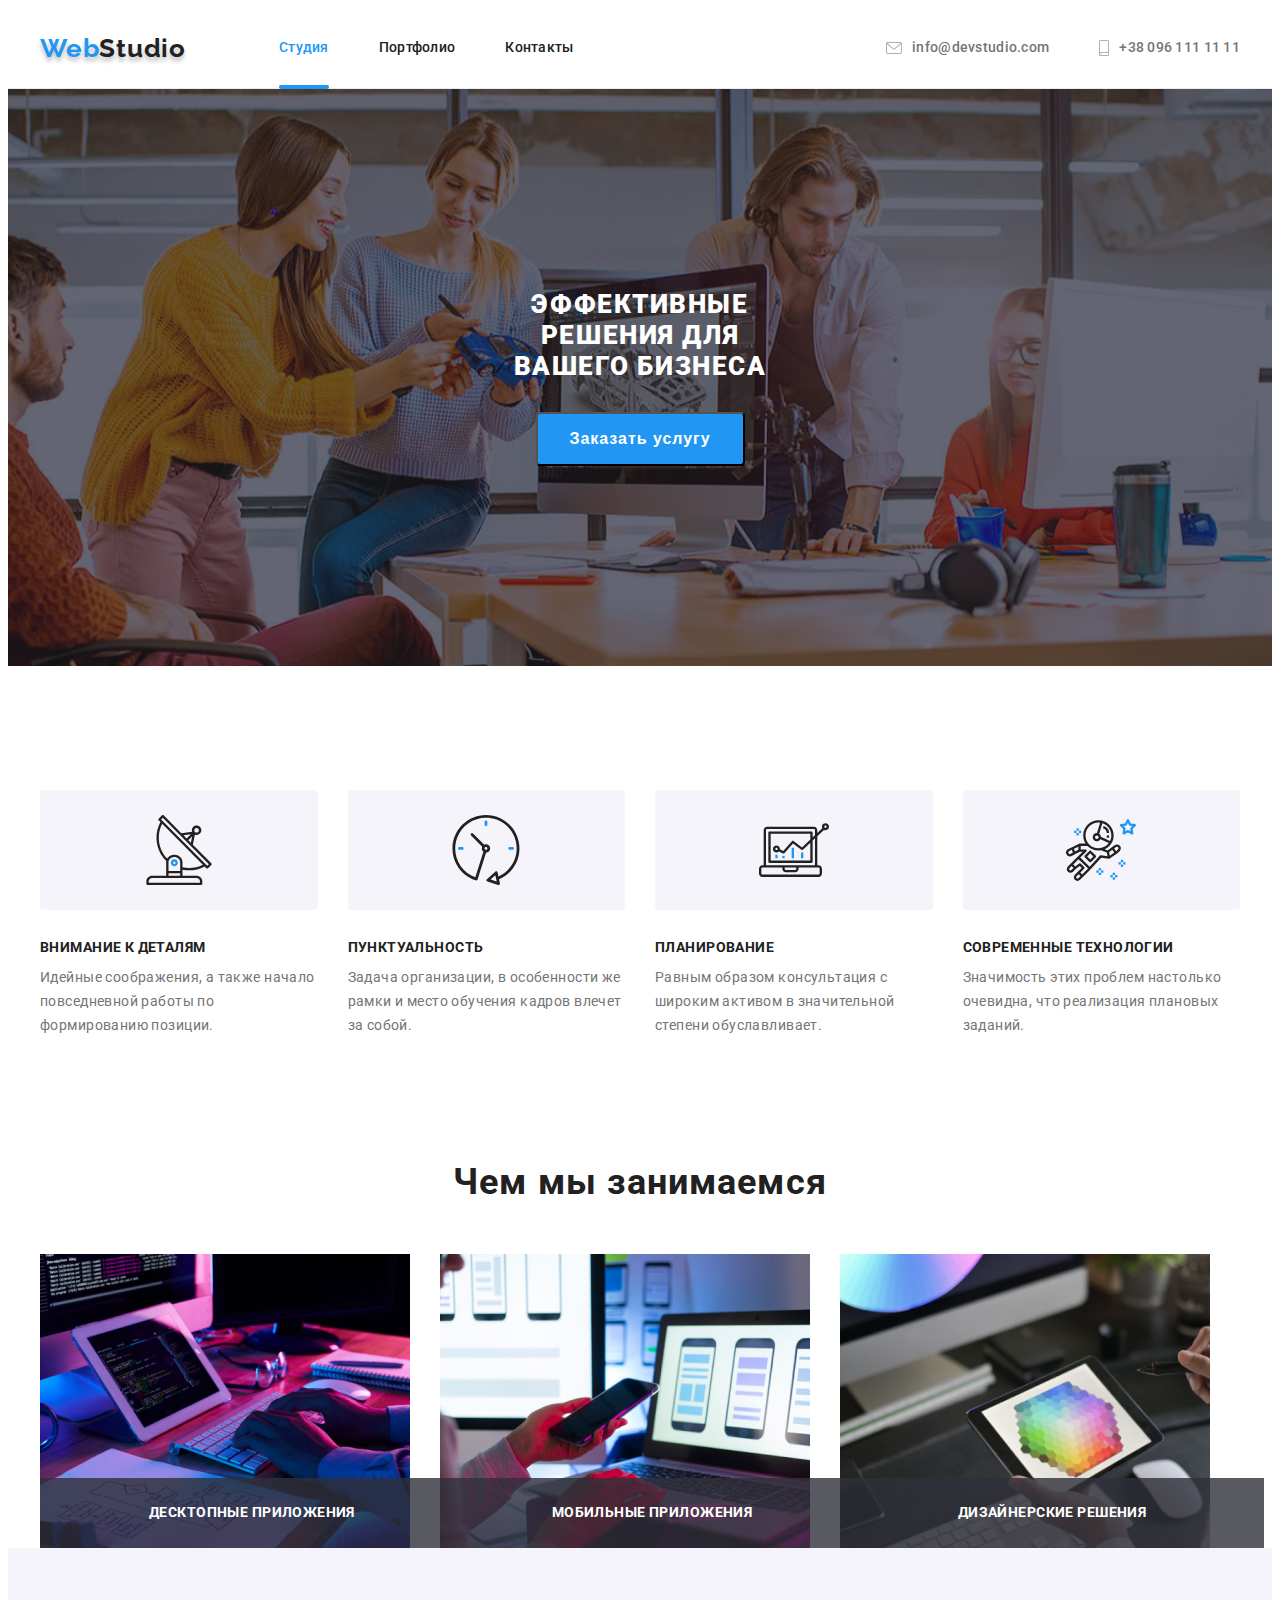
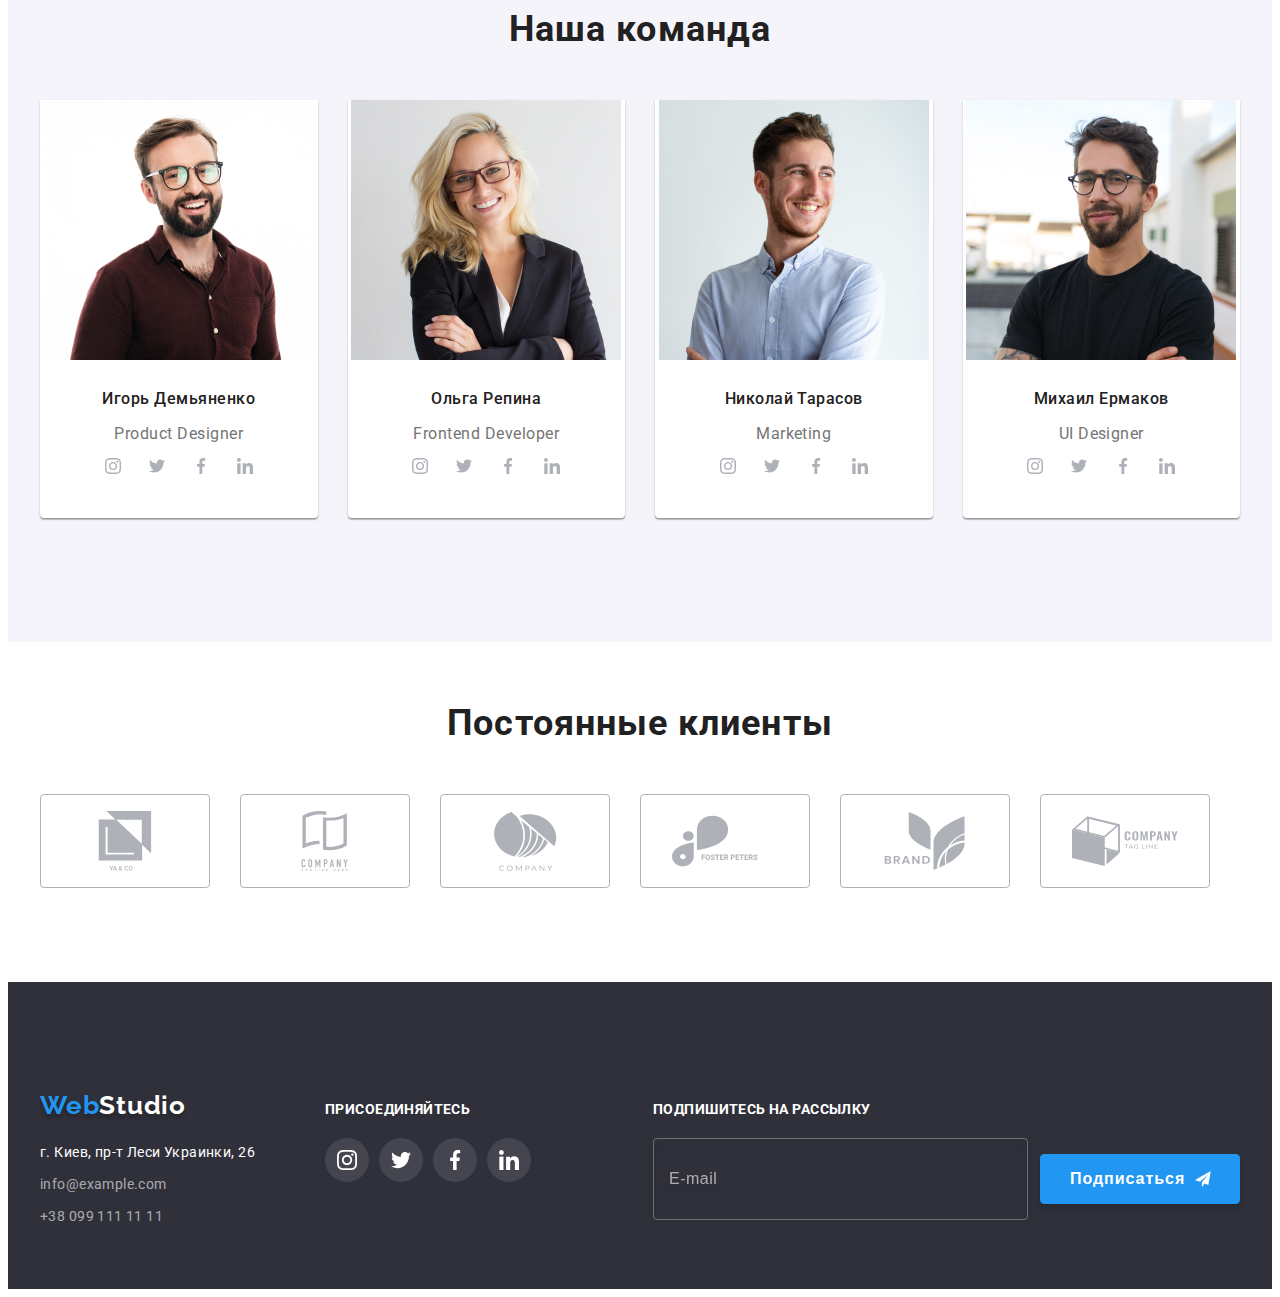
==== commit 4d2c78e9: "на 25 число" ====
--- a/index.html
+++ b/index.html
@@ -58,6 +58,9 @@
             </li>
         </ul>
     </div>
+    
+
+        <!--   Мобильное меню   -->
     <div class="mobile-menu" data-menu>
         <div class="container mobile-menu__container">
             <button type="button" class="mobile-menu__close-btn" data-menu-close>
@@ -92,7 +95,7 @@
                     <li class="mob__social-item"><a class="mob__social-link link" href="https://www.linkedin.com/">LinkedIn</a></li>
                 </ul>
             </div>
-            
+        </div>
     </div>
     </header>
     
--- a/css/main.min.css
+++ b/css/main.min.css
@@ -1,2 +1,2 @@
-:root{--main-font: "Roboto", sans-serif;--secondary-font: "Raleway", sans-serif;--accent-color: #2196f3;--title-color: #212121;--under-color: #757575;--other-color: #ffffff;--bg-hf: #2f303a;--color-adds: rgba(255, 255, 255, 0.6);--icon-color: #afb1b8;--td: 250ms;--tf: cubic-bezier(0.4, 0, 0.2, 1)}.visually-hidden{position:absolute;width:1px;height:1px;margin:-1px;border:0;padding:0;white-space:nowrap;clip-path:inset(100%);clip:rect(0 0 0 0);overflow:hidden}.list{list-style:none}.link{text-decoration:none}h1,h2,h3,h4,h5,h6,p{margin-top:0;margin-bottom:0}ul,ol{margin-top:0;margin-bottom:0;padding-left:0}img{display:block}body{font-family:var(--main-font)}.section{padding-bottom:60px}@media screen and (min-width: 768px){.section{padding-bottom:60px}}@media screen and (min-width: 1200px){.section{padding-bottom:94px}}.container{padding-left:15px;padding-right:15px}@media screen and (min-width: 480px){.container{width:480px;margin:0 auto}}@media screen and (min-width: 768px){.container{width:768px}}@media screen and (min-width: 1200px){.container{width:1200px}}@media screen and (max-width: 768px){.mobile-menu{position:fixed;top:0;left:0;width:100vw;height:100vh;overflow:auto;background-color:#ffffff;opacity:0;visibility:hidden;pointer-events:none;transition-property:opacity, visibility;transition-duration:250ms;transition-timing-function:cubic-bezier(0.4, 0, 0.2, 1)}.mobile-menu__container{display:flex;flex-direction:column;justify-content:space-between;width:100vw;height:100vh;position:relative;padding-top:48px;padding-bottom:48px;padding-left:40px;padding-right:40px}.mobile-menu__close-btn{position:absolute;top:10px;right:15px;border:none;background-color:transparent;width:40px;height:40px;transition-property:color, fill;transition-duration:250ms;transition-timing-function:cubic-bezier(0.4, 0, 0.2, 1)}.mobile-menu.is-open{opacity:1;visibility:visible;pointer-events:auto}}.mobile-menu__nav-item:not(:last-child){padding-bottom:32px}.mobile-menu__nav-item-link{font-weight:500;font-size:40px;line-height:47px;letter-spacing:0.02em;color:var(--title-color)}.mob__contact{margin-bottom:48px}.mob__contact-item:not(:last-child){padding-bottom:32px}.mobile-menu__tel{font-weight:500;font-size:34px;line-height:1.17;letter-spacing:0.02em;color:var(--accent-color)}.mobile-menu__mail{font-style:normal;font-weight:500;font-size:24px;line-height:1.16;letter-spacing:0.02em;color:var(--under-color)}.mob__social{display:flex}.mob__social-item:not(:last-child){padding-right:20px}.mob__social-link{font-style:normal;font-weight:500;font-size:18px;line-height:1.22;letter-spacing:0.02em;color:var(--accent-color)}@media screen and (min-width: 768px){.mobile-menu{display:none}}.title-section{margin-bottom:30px;font-size:28px;line-height:1.17;text-align:center;letter-spacing:0.03em;color:var(--title-color)}@media screen and (min-width: 1200px){.title-section{margin-bottom:50px;font-size:36px}}.logo{margin-right:93px;font-family:var(--secondary-font);font-weight:700;font-size:26px;line-height:1.19;letter-spacing:0.03em;text-shadow:0px 4px 4px rgba(0,0,0,0.25);color:var(--accent-color)}.backdrop{position:fixed;top:0;left:0;width:100vw;height:100vh;background:rgba(0,0,0,0.2);z-index:100;transition-property:opacity, visibility;transition-duration:var(--td);transition-timing-function:var(--tf)}.is-hidden{opacity:0;visibility:hidden;pointer-events:none}.modal{position:absolute;top:50%;left:50%;transform:translate(-50%, -50%);width:528px;height:580px;background-color:var(--other-color);box-shadow:0px 1px 3px rgba(0,0,0,0.12),0px 1px 1px rgba(0,0,0,0.14),0px 2px 1px rgba(0,0,0,0.2);border-radius:4px;padding:40px}.modal-close-btn{width:30px;height:30px;background-color:transparent;border:1px solid rgba(0,0,0,0.1);cursor:pointer;position:absolute;top:8px;right:8px;padding:0;border-radius:50%;display:flex;align-items:center;justify-content:center}.icon-close{width:18px;height:18px;transition-property:fill;transition-duration:var(--td);transition-timing-function:var(--tf)}.icon-close:hover{fill:var(--accent-color)}.modal-form{display:flex;flex-direction:column}.modal-form-head{font-style:normal;font-weight:bold;font-size:20px;line-height:1.15;text-align:center;letter-spacing:0.03em;color:var(--title-color);margin-bottom:12px}.modal-form-input{width:100%;height:40px;border:1px solid rgba(33,33,33,0.2);border-radius:4px;padding-left:42px;transition-property:border-color;transition-duration:var(--td);transition-timing-function:var(--tf)}.modal-form-input:focus{border-color:var(--accent-color);outline:none}.modal-form-input:focus+.modal-form-icon{fill:var(--accent-color)}.modal-form-icon{position:absolute;display:block;top:50%;left:15px;transform:translateY(-50%);transition-property:fill;transition-duration:var(--td);transition-timing-function:var(--tf)}.modal-form-input-wrapper{display:block;position:relative;margin-top:4px}.modal-form-field{margin-bottom:10px}.modal-form-message{margin-top:4px;height:120px;width:100%;border:1px solid rgba(33,33,33,0.2);border-radius:4px;resize:none;padding:12px 16px}.modal-form-message::placeholder{font-size:12px;line-height:1.16;letter-spacing:0.01em;color:rgba(117,117,117,0.5)}.modal-form-message:focus{border-color:var(--accent-color);outline:none}.modal-form-checkbox-policy{font-size:14px;line-height:1.7;letter-spacing:0.03em;color:var(--under-color);margin-left:auto;margin-right:auto}.modal-form-checkbox-policy::before{content:"";display:inline-block;vertical-align:middle;margin-right:8px;width:16px;height:15px;outline:1px solid black;cursor:pointer;transition-property:outline-color;transition-duration:var(--td);transition-timing-function:var(--tf)}.modal-form-checkbox:checked+.modal-form-checkbox-policy::before{outline:var(--accent-color);background-image:url("../images/check.svg")}.modal-form-checkbox:focus+.modal-form-checkbox-policy::before{outline-color:var(--accent-color)}.vis-hidden-for-check{position:absolute !important;clip:rect(1px 1px 1px 1px);clip:rect(1px, 1px, 1px, 1px);padding:0 !important;border:0 !important;height:1px !important;width:1px !important;overflow:hidden}.modal-form-btn{display:block;width:200px;height:50px;background:var(--accent-color);box-shadow:0px 4px 4px rgba(0,0,0,0.15);border-radius:4px;cursor:pointer;margin-left:auto;margin-right:auto;margin-top:30px;padding-top:10px;padding-bottom:10px;font-weight:700;font-size:16px;line-height:1.87;align-items:center;text-align:center;letter-spacing:0.06em;color:var(--other-color);background-color:var(--accent-color)}.header{border-bottom:1px solid #ececec}.header .logo__second-name{color:var(--title-color)}@media screen and (max-width: 767px){.nav__list{display:none}.header__contacts{display:none}.header__menu-btn{background-color:transparent;border:none;padding:0}.header__menu-icon{width:40px;height:40px}.header-container{display:flex;justify-content:space-between;align-items:center}}@media screen and (min-width: 768px){.neader__menu-btn{display:none}}@media screen and (min-width: 1200px){.header{border-bottom:1px solid #ececec}.header .logo__second-name{color:var(--title-color)}.header-container{display:flex;align-items:center}.nav{display:flex;align-items:center}.nav .link.current{color:var(--accent-color)}.current{position:relative}.current::after{position:absolute;content:"";left:0;bottom:-1px;background-color:var(--accent-color);border-radius:2px;width:100%;height:4px}.nav__list{display:flex;align-items:center}.nav__link{display:block;padding:32px 0;font-weight:500;font-size:14px;line-height:1.14;letter-spacing:0.02em;color:var(--title-color);transition-property:color;transition-duration:var(--td);transition-timing-function:var(--tf)}.nav__item:not(:last-child){margin-right:50px}.header__contacts{margin-left:auto;display:flex;align-items:center}.header__item{margin-right:50px}.nav__link:hover,.nav__link:focus,.header__mail:focus,.header__mail:hover,.header__tel:hover,.header__tel:focus,.header__mail:focus .header__icon-envelope,.header__mail:hover .header__icon-envelope,.header__tel:hover .header__icon-smartphone,.header__tel:focus .header__icon-smartphone{color:var(--accent-color);fill:var(--accent-color)}.header__mail,.header__tel{display:flex;align-items:center;color:var(--under-color);transition-property:color;transition-duration:var(--td);transition-timing-function:var(--tf)}.header__contacts{font-weight:500;font-size:14px;line-height:1.14;letter-spacing:0.02em}.header__icon-envelope{fill:var(--icon-color);margin-right:10px;transition-property:fill;transition-duration:var(--td);transition-timing-function:var(--tf)}.header__icon-smartphone{fill:var(--icon-color);margin-right:10px;transition-property:fill;transition-duration:var(--td);transition-timing-function:var(--tf)}}.hero{text-align:center;background:var(--bg-hf);background-image:linear-gradient(rgba(47,48,58,0.4), rgba(47,48,58,0.4)),url("../../images/hero1.png");background-repeat:no-repeat;background-position:center;background-size:cover;max-width:100%;margin:0 auto;padding-top:118px;padding-bottom:118px}.hero__heading{width:360px;margin-left:auto;margin-right:auto;margin-bottom:30px;font-weight:900;font-size:26px;line-height:1.19;text-align:center;letter-spacing:0.06em;text-transform:uppercase;color:var(--other-color)}.hero__button{display:block;margin-left:auto;margin-right:auto;padding:10px 32px;font-weight:700;font-size:16px;line-height:1.87;align-items:center;text-align:center;letter-spacing:0.06em;color:var(--other-color);background-color:var(--accent-color);cursor:pointer;border-radius:4px}@media screen and (min-width: 1200px){.hero{background:var(--bg-hf);padding-top:200px;padding-bottom:200px;background-image:linear-gradient(rgba(47,48,58,0.4), rgba(47,48,58,0.4)),url("../images/bg.png");background-repeat:no-repeat;background-position:center;max-width:1600px;margin:0 auto}.hero__heading{width:696px;margin-left:auto;margin-right:auto;margin-bottom:30px;font-weight:900;font-size:44px;line-height:1.36;text-align:center;letter-spacing:0.06em;text-transform:uppercase;color:var(--other-color)}.hero__button{display:block;margin-left:auto;margin-right:auto;padding:10px 32px;font-weight:700;font-size:16px;line-height:1.87;align-items:center;text-align:center;letter-spacing:0.06em;color:var(--other-color);background-color:var(--accent-color);cursor:pointer;border-radius:4px}}.features__list{display:flex;flex-wrap:wrap;align-items:flex-start;margin-top:60px}.features__item:not(:last-child){margin-bottom:30px}.features__icon{display:flex;justify-content:center;align-items:center;background-color:#f5f4fa;border-radius:4px;margin-bottom:30px;min-height:120px}.features__header-item{text-align:center;margin-bottom:10px;font-weight:700;font-size:14px;line-height:1.14;letter-spacing:0.03em;text-transform:uppercase;color:var(--title-color)}.features__description{font-size:14px;line-height:1.71;letter-spacing:0.03em;color:var(--under-color)}@media screen and (min-width: 768px){.features__list{display:flex;flex-wrap:wrap;padding-bottom:0;margin-top:30px;margin-left:-30px}.features__item{width:calc((100% - 60px) / 2);margin-left:30px}.features__header-item{text-align:left}}@media screen and (min-width: 1200px){.features{padding-top:94px}.features__list{flex-wrap:nowrap}}.implementation{display:none}@media screen and (min-width: 1200px){.implementation{display:contents}.implementation__list{display:flex;margin-right:-30px}.implementation__item{flex-basis:calc((100% - 90) / 3);margin-right:30px;position:relative}.implementation__header{font-weight:700;font-size:36px;line-height:1.19;text-align:center;letter-spacing:0.03em;color:var(--title-color)}.implementation__description{position:absolute;font-family:var(--main-font);background:rgba(47,48,58,0.8);font-weight:700;font-size:14px;line-height:1.14;text-align:center;letter-spacing:0.03em;text-transform:uppercase;color:var(--other-color);width:100%;bottom:0;padding:27px}}.team{background-color:#f5f4fa;padding-top:60px}.team__item{width:100%;max-width:450px;display:flex;flex-wrap:wrap;align-items:flex-start;justify-content:center;background:var(--other-color);box-shadow:0px 1px 3px rgba(0,0,0,0.12),0px 1px 1px rgba(0,0,0,0.14),0px 2px 1px rgba(0,0,0,0.2);border-radius:0px 0px 4px 4px}.team__item{margin-bottom:30px}.team__discription{padding-left:10px;padding-right:10px;padding-top:30px;padding-bottom:30px}.team__name{font-weight:500;font-size:16px;line-height:1.18;text-align:center;letter-spacing:0.03em;color:var(--title-color);margin-bottom:10px}.team__profession{font-size:16px;line-height:1.18;text-align:center;letter-spacing:0.03em;color:var(--under-color);margin-top:16px}.team__social-list-icon{fill:var(--icon-color);width:20px;height:16px;transition-property:fill;transition-duration:var(--td);transition-timing-function:var(--tf)}.team__social-list{display:flex;justify-content:space-between;padding-left:32px;padding-right:32px}.team__social-list-link{display:flex;justify-content:center;align-items:center;width:44px;height:44px;border-radius:50%;transition-property:background-color;transition-duration:var(--td);transition-timing-function:var(--tf)}.team__social-list-link:hover,.team__social-list-link:focus{background-color:var(--accent-color)}.team__social-list-link:hover .team__social-list-icon,.team__social-list-link:focus .team__social-list-icon{fill:var(--other-color)}@media screen and (min-width: 768px){.team__list{display:flex;flex-wrap:wrap;padding-bottom:0;margin-top:30px;margin-left:-30px}.team__item{width:calc((100% - 60px) / 2);margin-left:30px}}@media screen and (min-width: 1200px){.team__item{flex-basis:calc((100% - 120px) / 4)}}.clients{padding-top:60px}.company{display:flex;flex-wrap:wrap;margin-top:-30px;margin-left:-30px}.company__item{display:block;margin-top:30px;margin-left:30px;width:calc((100% - 60px) / 2)}.company__icon{display:flex;justify-content:center;align-items:center;height:92px;border:1px solid #afb1b8;border-radius:4px;fill:var(--icon-color);transition-property:fill, border-color;transition-duration:var(--td);transition-timing-function:var(--tf)}.company__icon:focus,.company__icon:hover{fill:var(--accent-color);border-color:var(--accent-color)}.company__item{transition-property:border-color;transition-duration:var(--td);transition-timing-function:var(--tf)}.company__item:focus,.company__item:hover{border-color:var(--accent-color)}@media screen and (min-width: 768px){.company__item{width:calc((100% - 90px) / 3)}}@media screen and (min-width: 1200px){.company{display:flex;flex-wrap:wrap}.company__item{width:170px}}footer{padding-top:60px;padding-bottom:60px;background:var(--bg-hf)}footer .logo__second-name{color:var(--other-color)}.footer__logo{display:block;text-align:center;margin:0}.adds{text-align:center;padding-top:20px}.adds__link-mail,.adds__link-tel,.adds__link-address{font-style:normal;font-size:14px;line-height:1.71;letter-spacing:0.03em;color:var(--color-adds)}.adds__link-address{color:var(--other-color)}.adds__item{margin-bottom:8px}.adds__item:last-child{margin-bottom:0}.footer__social-header{font-size:14px;text-align:center;line-height:1.14;letter-spacing:0.03em;text-transform:uppercase;color:var(--other-color);padding-top:60px}.footer__social-list{display:flex;justify-content:center;margin-top:20px}.footer__social-list-link{display:flex;align-items:center;justify-content:center;width:44px;height:44px;background:rgba(255,255,255,0.1);border-radius:50%;transition-property:background;transition-duration:var(--td);transition-timing-function:var(--tf)}.footer__social-list-link:focus,.footer__social-list-link:hover{background-color:var(--accent-color)}.footer__soc-item:not(:last-child){margin-right:10px}.footer__social-list-icon{fill:var(--other-color)}.subscription{margin-top:60px}.subscription__title{font-size:14px;line-height:1.14;text-align:center;letter-spacing:0.03em;text-transform:uppercase;color:var(--other-color)}.subscription__form-footer{display:flex;align-items:center;flex-direction:column;padding-top:20px;margin:0 auto}.subscription__form-input{display:block;padding:15px 0 15px 15px;height:50px;width:100%;max-width:450px;border:1px solid rgba(255,255,255,0.3);filter:drop-shadow(0px 4px 4px rgba(0,0,0,0.15));border-radius:4px;background-color:transparent}.subscription__form-input::placeholder{font-size:16px;line-height:1.25;align-items:center;letter-spacing:0.03em;color:rgba(255,255,255,0.6)}.subscription__label{width:100%}.subscription__form-btn{display:flex;justify-content:center;align-items:center;margin-top:20px;width:200px;height:50px;background:var(--accent-color);box-shadow:0px 4px 4px rgba(0,0,0,0.15);border-radius:4px;border:1px solid var(--accent-color);margin-left:12px;cursor:pointer;font-size:16px;line-height:1.87;font-weight:bold;letter-spacing:0.06em;color:var(--other-color)}.icon-send{margin-left:10px}@media screen and (min-width: 768px){.footer-fl{display:flex;align-items:baseline;flex-direction:row;flex-wrap:wrap;justify-content:space-around}}@media screen and (min-width: 1200px){.footer__logo{display:inline-block}.subscription{margin-left:auto}.subscription__title{text-align:left}.subscription__form-footer{display:flex;flex-direction:row}.subscription__form-btn{display:flex;justify-content:center;align-items:center;width:200px;height:50px;margin-top:0;padding-left:29px;padding-right:28px}.subscription__form-input{width:358px}.footer__social{margin-left:70px}}.portfolio__list{display:flex;flex-wrap:wrap;margin-top:60px;margin-bottom:40px}.portfolio__list-item{margin-right:8px;margin-top:8px;margin-left:0;margin-bottom:0;padding:0}.card__wrapper{position:relative;overflow:hidden}.overlay{font-size:18px;line-height:1.4;letter-spacing:0.03em;padding:63px 24px;position:absolute;background-color:rgba(33,150,243,0.9);color:var(--other-color);height:100%;top:0;left:0;overflow:auto;transform:translateY(100%);transition-property:transform;transition-duration:var(--td);transition-timing-function:var(--tf)}.cards__portfolio-link:hover .overlay,.cards__portfolio-link:focus .overlay{transform:translateY(0%)}.cards__list{margin-top:-30px;margin-left:-30px;justify-content:center;display:flex;flex-wrap:wrap;align-items:flex-start}.cards__item{margin-top:30px;margin-left:30px}.cards__item:focus,.cards__item:hover{box-shadow:0px 1px 1px rgba(0,0,0,0.12),0px 4px 4px rgba(0,0,0,0.06),1px 4px 6px rgba(0,0,0,0.16)}.card__description{padding:20px 24px;border-bottom:1px solid #eeeeee;border-right:1px solid #eeeeee;border-left:1px solid #eeeeee}.nav-btn{padding:6px 22px;font-weight:500;font-size:16px;line-height:1.6;text-align:center;letter-spacing:0.03em;color:var(--title-color);background:#f5f4fa;border-color:transparent;border-radius:4px;transition-property:background-color, color, box-shadow;transition-duration:var(--td);transition-timing-function:var(--tf)}.nav-btn:hover,.nav-btn:focus{background-color:var(--accent-color);color:var(--other-color);cursor:pointer;box-shadow:0px 3px 1px rgba(0,0,0,0.1),0px 1px 2px rgba(0,0,0,0.08),0px 2px 2px rgba(0,0,0,0.12)}.cards__title{margin-bottom:4px;font-size:18px;line-height:2;letter-spacing:0.06em;color:var(--title-color)}.cards__relation{font-size:16px;line-height:1.8;letter-spacing:0.03em;color:var(--under-color)}@media screen and (min-width: 768px){.portfolio__list{justify-content:center;display:flex}.portfolio__list-item{margin-right:8px}.portfolio__list-item:last-child{margin-right:0}.cards__list{margin:0;padding:0;margin-top:-30px;margin-left:-30px;justify-content:center}.cards__item{margin-left:0;margin-bottom:0;padding:0;margin-top:30px;margin-left:30px}}@media screen and (min-width: 768px){.portfolio__cards{margin-top:94px}}
+:root{--main-font: "Roboto", sans-serif;--secondary-font: "Raleway", sans-serif;--accent-color: #2196f3;--title-color: #212121;--under-color: #757575;--other-color: #ffffff;--bg-hf: #2f303a;--color-adds: rgba(255, 255, 255, 0.6);--icon-color: #afb1b8;--td: 250ms;--tf: cubic-bezier(0.4, 0, 0.2, 1)}.visually-hidden{position:absolute;width:1px;height:1px;margin:-1px;border:0;padding:0;white-space:nowrap;clip-path:inset(100%);clip:rect(0 0 0 0);overflow:hidden}.list{list-style:none}.link{text-decoration:none}h1,h2,h3,h4,h5,h6,p{margin-top:0;margin-bottom:0}ul,ol{margin-top:0;margin-bottom:0;padding-left:0}img{display:block}body{font-family:var(--main-font)}.section{padding-bottom:60px}@media screen and (min-width: 768px){.section{padding-bottom:60px}}@media screen and (min-width: 1200px){.section{padding-bottom:94px}}.container{padding-left:15px;padding-right:15px}@media screen and (min-width: 480px){.container{width:480px;margin:0 auto}}@media screen and (min-width: 768px){.container{width:768px}}@media screen and (min-width: 1200px){.container{width:1200px}}@media screen and (max-width: 768px){.mobile-menu{position:fixed;top:0;left:0;width:100vw;height:100vh;overflow:auto;background-color:#ffffff;opacity:0;visibility:hidden;pointer-events:none;transition-property:opacity, visibility;transition-duration:250ms;transition-timing-function:cubic-bezier(0.4, 0, 0.2, 1)}.mobile-menu__container{display:flex;flex-direction:column;justify-content:space-between;width:100vw;height:100vh;position:relative;padding-top:48px;padding-bottom:48px;padding-left:40px;padding-right:40px}.mobile-menu__close-btn{position:absolute;top:10px;right:15px;border:none;background-color:transparent;width:40px;height:40px;transition-property:color, fill;transition-duration:250ms;transition-timing-function:cubic-bezier(0.4, 0, 0.2, 1)}.mobile-menu.is-open{opacity:1;visibility:visible;pointer-events:auto}}.mobile-menu__nav-item:not(:last-child){padding-bottom:32px}.mobile-menu__nav-item-link{font-weight:500;font-size:40px;line-height:47px;letter-spacing:0.02em;color:var(--title-color)}.mob__contact{margin-bottom:48px}.mob__contact-item:not(:last-child){padding-bottom:32px}.mobile-menu__tel{font-weight:500;font-size:34px;line-height:1.17;letter-spacing:0.02em;color:var(--accent-color)}.mobile-menu__mail{font-style:normal;font-weight:500;font-size:24px;line-height:1.16;letter-spacing:0.02em;color:var(--under-color)}.mob__social{display:flex}.mob__social-item:not(:last-child){padding-right:20px}.mob__social-link{font-style:normal;font-weight:500;font-size:18px;line-height:1.22;letter-spacing:0.02em;color:var(--accent-color)}@media screen and (min-width: 768px){.mobile-menu{display:none}}.title-section{margin-bottom:30px;font-size:28px;line-height:1.17;text-align:center;letter-spacing:0.03em;color:var(--title-color)}@media screen and (min-width: 1200px){.title-section{margin-bottom:50px;font-size:36px}}.logo{margin-right:93px;font-family:var(--secondary-font);font-weight:700;font-size:26px;line-height:1.19;letter-spacing:0.03em;text-shadow:0px 4px 4px rgba(0,0,0,0.25);color:var(--accent-color)}.backdrop{position:fixed;top:0;left:0;width:100vw;height:100vh;background:rgba(0,0,0,0.2);z-index:100;transition-property:opacity, visibility;transition-duration:var(--td);transition-timing-function:var(--tf)}.is-hidden{opacity:0;visibility:hidden;pointer-events:none}.modal{position:absolute;top:50%;left:50%;transform:translate(-50%, -50%);width:528px;height:580px;background-color:var(--other-color);box-shadow:0px 1px 3px rgba(0,0,0,0.12),0px 1px 1px rgba(0,0,0,0.14),0px 2px 1px rgba(0,0,0,0.2);border-radius:4px;padding:40px}.modal-close-btn{width:30px;height:30px;background-color:transparent;border:1px solid rgba(0,0,0,0.1);cursor:pointer;position:absolute;top:8px;right:8px;padding:0;border-radius:50%;display:flex;align-items:center;justify-content:center}.icon-close{width:18px;height:18px;transition-property:fill;transition-duration:var(--td);transition-timing-function:var(--tf)}.icon-close:hover{fill:var(--accent-color)}.modal-form{display:flex;flex-direction:column}.modal-form-head{font-style:normal;font-weight:bold;font-size:20px;line-height:1.15;text-align:center;letter-spacing:0.03em;color:var(--title-color);margin-bottom:12px}.modal-form-input{width:100%;height:40px;border:1px solid rgba(33,33,33,0.2);border-radius:4px;padding-left:42px;transition-property:border-color;transition-duration:var(--td);transition-timing-function:var(--tf)}.modal-form-input:focus{border-color:var(--accent-color);outline:none}.modal-form-input:focus+.modal-form-icon{fill:var(--accent-color)}.modal-form-icon{position:absolute;display:block;top:50%;left:15px;transform:translateY(-50%);transition-property:fill;transition-duration:var(--td);transition-timing-function:var(--tf)}.modal-form-input-wrapper{display:block;position:relative;margin-top:4px}.modal-form-field{margin-bottom:10px}.modal-form-message{margin-top:4px;height:120px;width:100%;border:1px solid rgba(33,33,33,0.2);border-radius:4px;resize:none;padding:12px 16px}.modal-form-message::placeholder{font-size:12px;line-height:1.16;letter-spacing:0.01em;color:rgba(117,117,117,0.5)}.modal-form-message:focus{border-color:var(--accent-color);outline:none}.modal-form-checkbox-policy{font-size:14px;line-height:1.7;letter-spacing:0.03em;color:var(--under-color);margin-left:auto;margin-right:auto}.modal-form-checkbox-policy::before{content:"";display:inline-block;vertical-align:middle;margin-right:8px;width:16px;height:15px;outline:1px solid black;cursor:pointer;transition-property:outline-color;transition-duration:var(--td);transition-timing-function:var(--tf)}.modal-form-checkbox:checked+.modal-form-checkbox-policy::before{outline:var(--accent-color);background-image:url("../images/check.svg")}.modal-form-checkbox:focus+.modal-form-checkbox-policy::before{outline-color:var(--accent-color)}.vis-hidden-for-check{position:absolute !important;clip:rect(1px 1px 1px 1px);clip:rect(1px, 1px, 1px, 1px);padding:0 !important;border:0 !important;height:1px !important;width:1px !important;overflow:hidden}.modal-form-btn{display:block;width:200px;height:50px;background:var(--accent-color);box-shadow:0px 4px 4px rgba(0,0,0,0.15);border-radius:4px;cursor:pointer;margin-left:auto;margin-right:auto;margin-top:30px;padding-top:10px;padding-bottom:10px;font-weight:700;font-size:16px;line-height:1.87;align-items:center;text-align:center;letter-spacing:0.06em;color:var(--other-color);background-color:var(--accent-color)}.header{border-bottom:1px solid #ececec}.header .logo__second-name{color:var(--title-color)}@media screen and (max-width: 767px){.nav__list{display:none}.logo{margin-right:88px}.header__contacts{display:none}.header__menu-btn{background-color:transparent;border:none;padding:0}.header__menu-icon{width:40px;height:40px;transition-property:color, fill;transition-duration:var(--td);transition-timing-function:var(--tf)}.header__menu-icon:hover{fill:var(--accent-color)}.header-container{display:flex;justify-content:space-between;align-items:center}}@media screen and (min-width: 768px){.header__menu-btn{display:none}.header{border-bottom:1px solid #ececec}.header .logo__second-name{color:var(--title-color)}.header-container{display:flex;align-items:center}.nav{display:flex;align-items:center}.nav .link.current{color:var(--accent-color)}.current{position:relative}.current::after{position:absolute;content:"";left:0;bottom:-1px;background-color:var(--accent-color);border-radius:2px;width:100%;height:4px}.nav__list{display:flex;align-items:center}.nav__link{display:block;padding:32px 0;font-weight:500;font-size:14px;line-height:1.14;letter-spacing:0.02em;color:var(--title-color);transition-property:color;transition-duration:var(--td);transition-timing-function:var(--tf)}.nav__item:not(:last-child){margin-right:50px}.header__contacts{display:flex;flex-direction:column;margin-left:auto}.nav__link:hover,.nav__link:focus,.header__mail:focus,.header__mail:hover,.header__tel:hover,.header__tel:focus,.header__mail:focus .header__icon-envelope,.header__mail:hover .header__icon-envelope,.header__tel:hover .header__icon-smartphone,.header__tel:focus .header__icon-smartphone{color:var(--accent-color);fill:var(--accent-color)}.header__mail,.header__tel{display:flex;align-items:center;color:var(--under-color);transition-property:color;transition-duration:var(--td);transition-timing-function:var(--tf);padding-top:5px;padding-bottom:5px}.header__contacts{font-weight:500;font-size:14px;line-height:1.14;letter-spacing:0.02em}.header__icon-envelope{fill:var(--icon-color);margin-right:10px;transition-property:fill;transition-duration:var(--td);transition-timing-function:var(--tf)}.header__icon-smartphone{fill:var(--icon-color);margin-right:10px;transition-property:fill;transition-duration:var(--td);transition-timing-function:var(--tf)}}@media screen and (min-width: 1200px){.logo{margin-right:93px}.header__contacts{display:flex;flex-direction:row;align-items:center;margin-left:auto}.header__item{margin-right:50px}}.hero{text-align:center;background:var(--bg-hf);background-image:linear-gradient(rgba(47,48,58,0.4), rgba(47,48,58,0.4)),url("../../images/mob-header-img.png");background-repeat:no-repeat;background-position:center;background-size:cover;max-width:100%;margin:0 auto;padding-top:118px;padding-bottom:118px}@media (min-device-pixel-ratio: 2), (min-resolution: 192dpi), (min-resolution: 2dppx){.hero{background-image:linear-gradient(0deg, rgba(47,48,58,0.4), rgba(47,48,58,0.4)),url("../../images/mob-header-img@2x.png")}}.hero__heading{width:280px;margin-left:auto;margin-right:auto;margin-bottom:30px;font-weight:900;font-size:26px;line-height:1.19;text-align:center;letter-spacing:0.06em;text-transform:uppercase;color:var(--other-color)}.hero__button{display:block;margin-left:auto;margin-right:auto;padding:10px 32px;font-weight:700;font-size:16px;line-height:1.87;align-items:center;text-align:center;letter-spacing:0.06em;color:var(--other-color);background-color:var(--accent-color);cursor:pointer;border-radius:4px}@media screen and (min-width: 480px){width:360px}@media screen and (min-width: 768px){.hero{background-image:linear-gradient(rgba(47,48,58,0.4), rgba(47,48,58,0.4)),url("../../images/tab-header-img.png")}}@media screen and (min-width: 768px) and (min-device-pixel-ratio: 2), screen and (min-width: 768px) and (min-resolution: 192dpi), screen and (min-width: 768px) and (min-resolution: 2dppx){.hero{background-image:linear-gradient(0deg, rgba(47,48,58,0.4), rgba(47,48,58,0.4)),url("../../images/tab-header-img@2x.png")}}@media screen and (min-width: 1200px){.hero{background:var(--bg-hf);padding-top:200px;padding-bottom:200px;background-image:linear-gradient(rgba(47,48,58,0.4), rgba(47,48,58,0.4)),url("../images/bg.png");background-repeat:no-repeat;background-position:center;max-width:1600px;margin:0 auto}}@media screen and (min-width: 1200px) and (min-device-pixel-ratio: 2), screen and (min-width: 1200px) and (min-resolution: 192dpi), screen and (min-width: 1200px) and (min-resolution: 2dppx){.hero{background-image:linear-gradient(0deg, rgba(47,48,58,0.4), rgba(47,48,58,0.4)),url("../../images/bg@2x.png")}.hero__heading{width:696px;margin-left:auto;margin-right:auto;margin-bottom:30px;font-weight:900;font-size:44px;line-height:1.36;text-align:center;letter-spacing:0.06em;text-transform:uppercase;color:var(--other-color)}.hero__button{display:block;margin-left:auto;margin-right:auto;padding:10px 32px;font-weight:700;font-size:16px;line-height:1.87;align-items:center;text-align:center;letter-spacing:0.06em;color:var(--other-color);background-color:var(--accent-color);cursor:pointer;border-radius:4px}}.features__list{display:flex;flex-wrap:wrap;align-items:flex-start;margin-top:60px}.features__item:not(:last-child){margin-bottom:30px}.features__icon{display:flex;justify-content:center;align-items:center;background-color:#f5f4fa;border-radius:4px;margin-bottom:30px;min-height:120px}.features__header-item{text-align:center;margin-bottom:10px;font-weight:700;font-size:14px;line-height:1.14;letter-spacing:0.03em;text-transform:uppercase;color:var(--title-color)}.features__description{font-size:14px;line-height:1.71;letter-spacing:0.03em;color:var(--under-color)}@media screen and (min-width: 768px){.features__list{display:flex;flex-wrap:wrap;padding-bottom:0;margin-top:30px;margin-left:-30px}.features__item{width:calc((100% - 60px) / 2);margin-left:30px}.features__header-item{text-align:left}}@media screen and (min-width: 1200px){.features{padding-top:94px}.features__list{flex-wrap:nowrap}}.implementation{display:none}@media screen and (min-width: 1200px){.implementation{display:contents}.implementation__list{display:flex;margin-right:-30px}.implementation__item{flex-basis:calc((100% - 90) / 3);margin-right:30px;position:relative}.implementation__header{font-weight:700;font-size:36px;line-height:1.19;text-align:center;letter-spacing:0.03em;color:var(--title-color)}.implementation__description{position:absolute;font-family:var(--main-font);background:rgba(47,48,58,0.8);font-weight:700;font-size:14px;line-height:1.14;text-align:center;letter-spacing:0.03em;text-transform:uppercase;color:var(--other-color);width:100%;bottom:0;padding:27px}}.team{background-color:#f5f4fa;padding-top:60px}.team__item{width:100%;max-width:450px;display:flex;flex-wrap:wrap;align-items:flex-start;justify-content:center;background:var(--other-color);box-shadow:0px 1px 3px rgba(0,0,0,0.12),0px 1px 1px rgba(0,0,0,0.14),0px 2px 1px rgba(0,0,0,0.2);border-radius:0px 0px 4px 4px}.team__item{margin-bottom:30px}.team__discription{padding-left:10px;padding-right:10px;padding-top:30px;padding-bottom:30px}.team__name{font-weight:500;font-size:16px;line-height:1.18;text-align:center;letter-spacing:0.03em;color:var(--title-color);margin-bottom:10px}.team__profession{font-size:16px;line-height:1.18;text-align:center;letter-spacing:0.03em;color:var(--under-color);margin-top:16px}.team__social-list-icon{fill:var(--icon-color);width:20px;height:16px;transition-property:fill;transition-duration:var(--td);transition-timing-function:var(--tf)}.team__social-list{display:flex;justify-content:space-between;padding-left:32px;padding-right:32px}.team__social-list-link{display:flex;justify-content:center;align-items:center;width:44px;height:44px;border-radius:50%;transition-property:background-color;transition-duration:var(--td);transition-timing-function:var(--tf)}.team__social-list-link:hover,.team__social-list-link:focus{background-color:var(--accent-color)}.team__social-list-link:hover .team__social-list-icon,.team__social-list-link:focus .team__social-list-icon{fill:var(--other-color)}@media screen and (min-width: 768px){.team__list{display:flex;flex-wrap:wrap;padding-bottom:0;margin-top:30px;margin-left:-30px}.team__item{width:calc((100% - 60px) / 2);margin-left:30px}}@media screen and (min-width: 1200px){.team__item{flex-basis:calc((100% - 120px) / 4)}}.clients{padding-top:60px}.company{display:flex;flex-wrap:wrap;margin-top:-30px;margin-left:-30px}.company__item{display:block;margin-top:30px;margin-left:30px;width:calc((100% - 60px) / 2)}.company__icon{display:flex;justify-content:center;align-items:center;height:92px;border:1px solid #afb1b8;border-radius:4px;fill:var(--icon-color);transition-property:fill, border-color;transition-duration:var(--td);transition-timing-function:var(--tf)}.company__icon:focus,.company__icon:hover{fill:var(--accent-color);border-color:var(--accent-color)}.company__item{transition-property:border-color;transition-duration:var(--td);transition-timing-function:var(--tf)}.company__item:focus,.company__item:hover{border-color:var(--accent-color)}@media screen and (min-width: 768px){.company__item{width:calc((100% - 90px) / 3)}}@media screen and (min-width: 1200px){.company{display:flex;flex-wrap:wrap}.company__item{width:170px}}footer{padding-top:60px;padding-bottom:60px;background:var(--bg-hf)}footer .logo__second-name{color:var(--other-color)}.footer__logo{display:block;text-align:center;margin:0}.adds{text-align:center;padding-top:20px}.adds__link-mail,.adds__link-tel,.adds__link-address{font-style:normal;font-size:14px;line-height:1.71;letter-spacing:0.03em;color:var(--color-adds)}.adds__link-address{color:var(--other-color)}.adds__item{margin-bottom:8px}.adds__item:last-child{margin-bottom:0}.footer__social-header{font-size:14px;text-align:center;line-height:1.14;letter-spacing:0.03em;text-transform:uppercase;color:var(--other-color);padding-top:60px}.footer__social-list{display:flex;justify-content:center;margin-top:20px}.footer__social-list-link{display:flex;align-items:center;justify-content:center;width:44px;height:44px;background:rgba(255,255,255,0.1);border-radius:50%;transition-property:background;transition-duration:var(--td);transition-timing-function:var(--tf)}.footer__social-list-link:focus,.footer__social-list-link:hover{background-color:var(--accent-color)}.footer__soc-item:not(:last-child){margin-right:10px}.footer__social-list-icon{fill:var(--other-color)}.subscription{margin-top:60px}.subscription__title{font-size:14px;line-height:1.14;text-align:center;letter-spacing:0.03em;text-transform:uppercase;color:var(--other-color)}.subscription__form-footer{display:flex;align-items:center;flex-direction:column;padding-top:20px;margin:0 auto}.subscription__form-input{display:block;padding:15px 0 15px 15px;height:50px;width:100%;max-width:450px;border:1px solid rgba(255,255,255,0.3);filter:drop-shadow(0px 4px 4px rgba(0,0,0,0.15));border-radius:4px;background-color:transparent}.subscription__form-input::placeholder{font-size:16px;line-height:1.25;align-items:center;letter-spacing:0.03em;color:rgba(255,255,255,0.6)}.subscription__label{width:100%}.subscription__form-btn{display:flex;justify-content:center;align-items:center;margin-top:20px;width:200px;height:50px;background:var(--accent-color);box-shadow:0px 4px 4px rgba(0,0,0,0.15);border-radius:4px;border:1px solid var(--accent-color);margin-left:12px;cursor:pointer;font-size:16px;line-height:1.87;font-weight:bold;letter-spacing:0.06em;color:var(--other-color)}.icon-send{margin-left:10px}@media screen and (min-width: 768px){.footer-fl{display:flex;align-items:baseline;flex-direction:row;flex-wrap:wrap;justify-content:space-around}}@media screen and (min-width: 1200px){.footer__logo{display:inline-block}.subscription{margin-left:auto}.subscription__title{text-align:left}.subscription__form-footer{display:flex;flex-direction:row}.subscription__form-btn{display:flex;justify-content:center;align-items:center;width:200px;height:50px;margin-top:0;padding-left:29px;padding-right:28px}.subscription__form-input{width:358px}.footer__social{margin-left:70px}.adds__item{text-align:left}.footer__social-header{text-align:left}}.portfolio__list{display:flex;flex-wrap:wrap;margin-top:60px;margin-bottom:40px}.portfolio__list-item{margin-right:8px;margin-top:8px;margin-left:0;margin-bottom:0;padding:0}.card__wrapper{position:relative;overflow:hidden}.overlay{font-size:18px;line-height:1.4;letter-spacing:0.03em;padding:63px 24px;position:absolute;background-color:rgba(33,150,243,0.9);color:var(--other-color);height:100%;top:0;left:0;overflow:auto;transform:translateY(100%);transition-property:transform;transition-duration:var(--td);transition-timing-function:var(--tf)}.cards__portfolio-link{display:block}.cards__portfolio-link:hover .overlay,.cards__portfolio-link:focus .overlay{transform:translateY(0%)}.cards__list{display:flex;justify-content:center;flex-wrap:wrap;align-items:flex-start;margin-top:-30px;margin-left:-30px}.cards__item{margin-top:30px;margin-left:30px}.cards__item:focus,.cards__item:hover{box-shadow:0px 1px 1px rgba(0,0,0,0.12),0px 4px 4px rgba(0,0,0,0.06),1px 4px 6px rgba(0,0,0,0.16)}.card__description{padding:20px 24px;border-bottom:1px solid #eeeeee;border-right:1px solid #eeeeee;border-left:1px solid #eeeeee}.nav-btn{padding:6px 22px;font-weight:500;font-size:16px;line-height:1.6;text-align:center;letter-spacing:0.03em;color:var(--title-color);background:#f5f4fa;border-color:transparent;border-radius:4px;transition-property:background-color, color, box-shadow;transition-duration:var(--td);transition-timing-function:var(--tf)}.nav-btn:hover,.nav-btn:focus{background-color:var(--accent-color);color:var(--other-color);cursor:pointer;box-shadow:0px 3px 1px rgba(0,0,0,0.1),0px 1px 2px rgba(0,0,0,0.08),0px 2px 2px rgba(0,0,0,0.12)}.cards__title{margin-bottom:4px;font-size:18px;line-height:2;letter-spacing:0.06em;color:var(--title-color)}.cards__relation{font-size:16px;line-height:1.8;letter-spacing:0.03em;color:var(--under-color)}@media screen and (min-width: 768px){.portfolio__list{display:flex;justify-content:center}.portfolio__list-item{margin-right:8px}.portfolio__list-item:last-child{margin-right:0}.cards__list{flex-wrap:wrap;align-items:flex-start;justify-content:center;margin:0;padding:0;margin-top:-30px;margin-left:-30px}.cards__item{margin-left:0;margin-bottom:0;padding:0;margin-top:30px;margin-left:30px}.cards__portfolio-link{display:block;width:calc((768px - 60px) / 2)}}@media screen and (min-width: 768px) and (max-width: 1199px){.card__description{min-height:146px}}@media screen and (min-width: 1200px){.portfolio__cards{margin-top:94px}.cards__portfolio-link{width:calc((1200px - 90px) / 3)}}
 /*# sourceMappingURL=main.min.css.map */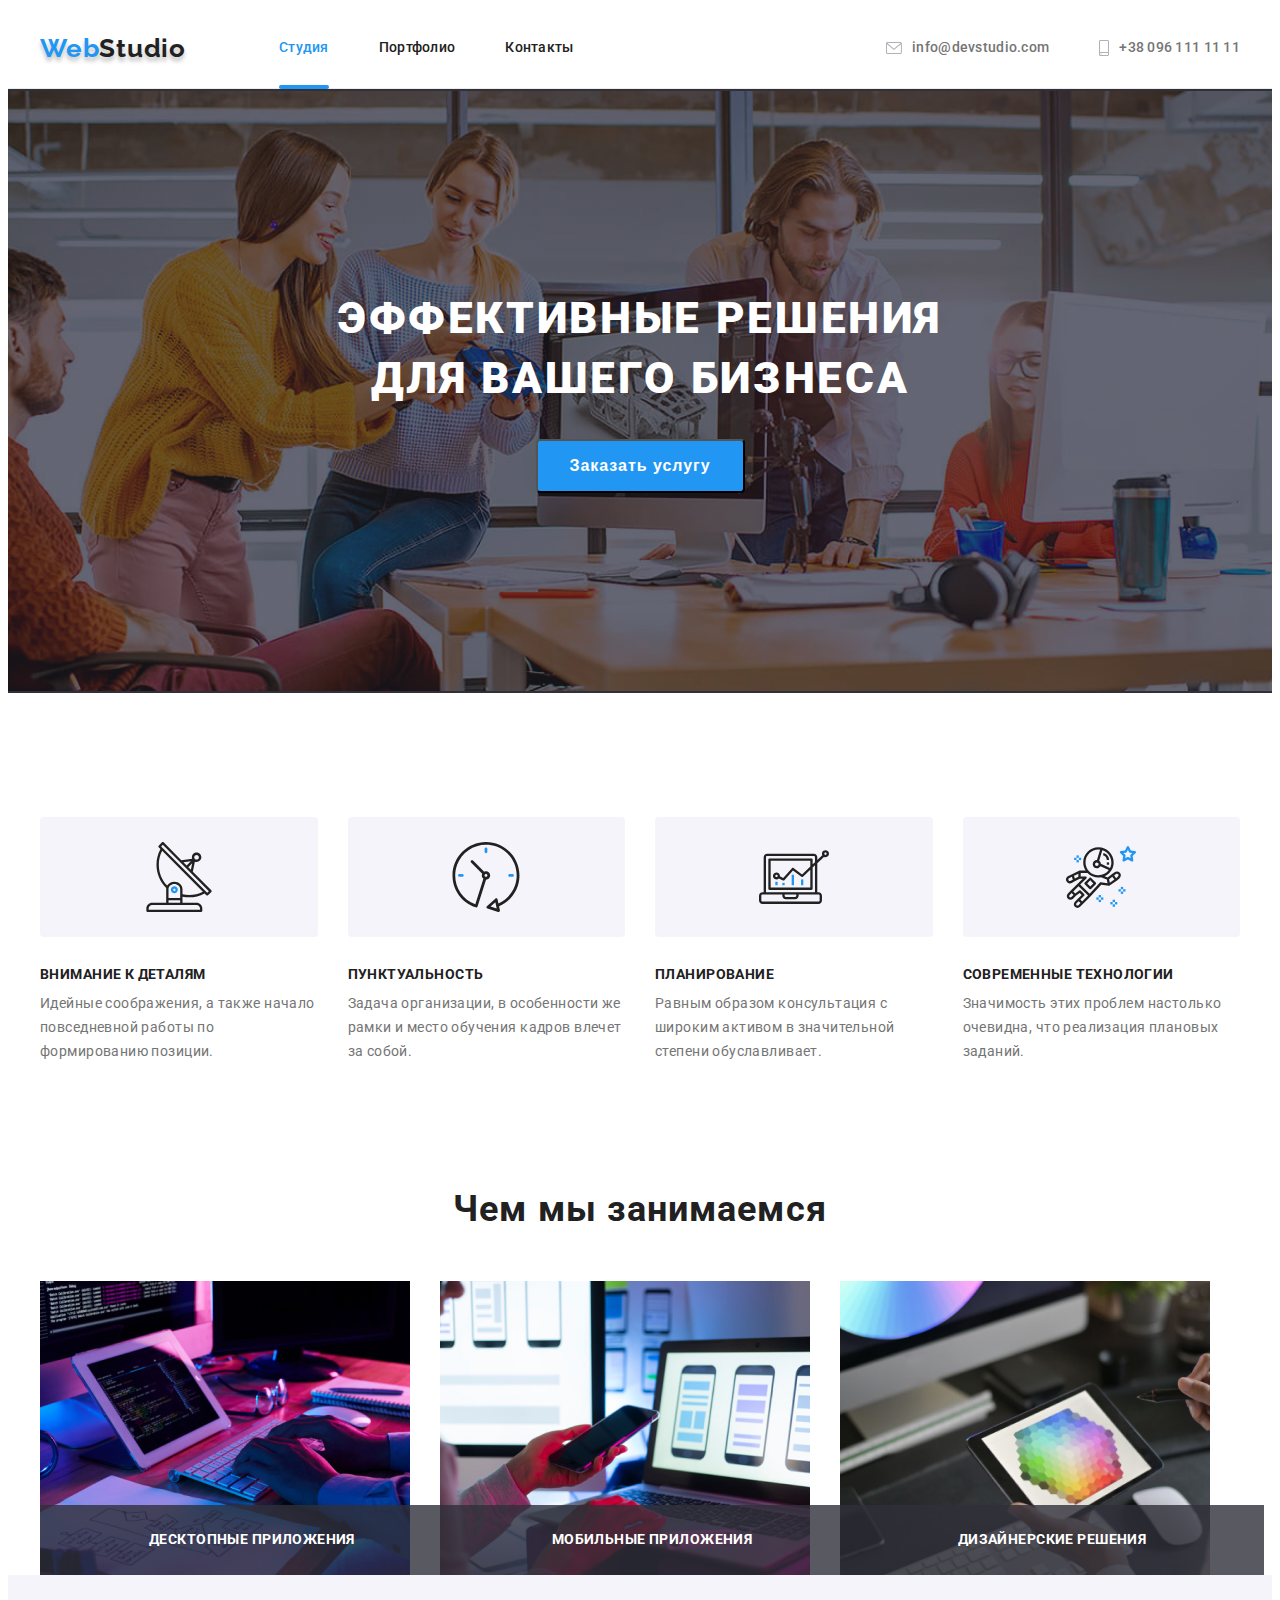
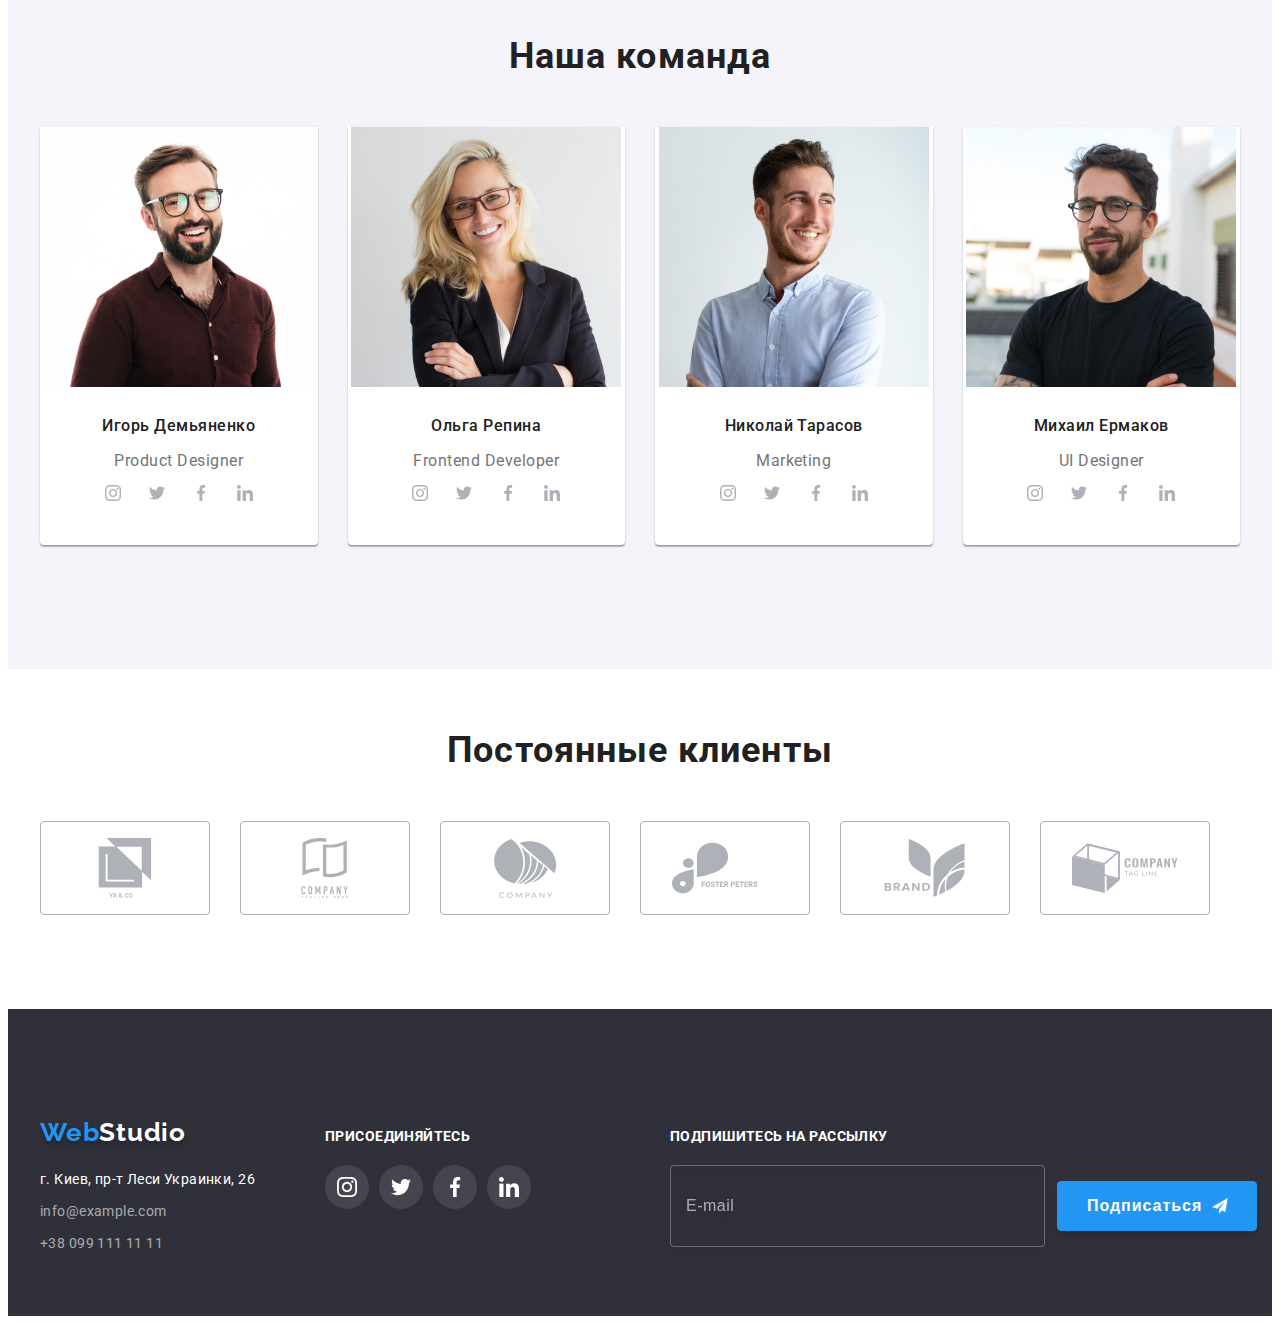
==== commit e552c5c1: "sdf" ====
--- a/index.html
+++ b/index.html
@@ -70,7 +70,7 @@
             </button>
             <ul class="mobile-menu__nav list">
                 <li class="mobile-menu__nav-item">
-                   <a class="mobile-menu__nav-item-link link current" href="./index.html">Студия</a>
+                   <a class="mobile-menu__nav-item-link link h-current" href="./index.html">Студия</a>
                 </li>
                 <li class="mobile-menu__nav-item">
                     <a class="mobile-menu__nav-item-link link" href="./portfolio.html">Портфолио</a>
--- a/css/main.min.css
+++ b/css/main.min.css
@@ -1,2 +1,2 @@
-:root{--main-font: "Roboto", sans-serif;--secondary-font: "Raleway", sans-serif;--accent-color: #2196f3;--title-color: #212121;--under-color: #757575;--other-color: #ffffff;--bg-hf: #2f303a;--color-adds: rgba(255, 255, 255, 0.6);--icon-color: #afb1b8;--td: 250ms;--tf: cubic-bezier(0.4, 0, 0.2, 1)}.visually-hidden{position:absolute;width:1px;height:1px;margin:-1px;border:0;padding:0;white-space:nowrap;clip-path:inset(100%);clip:rect(0 0 0 0);overflow:hidden}.list{list-style:none}.link{text-decoration:none}h1,h2,h3,h4,h5,h6,p{margin-top:0;margin-bottom:0}ul,ol{margin-top:0;margin-bottom:0;padding-left:0}img{display:block}body{font-family:var(--main-font)}.section{padding-bottom:60px}@media screen and (min-width: 768px){.section{padding-bottom:60px}}@media screen and (min-width: 1200px){.section{padding-bottom:94px}}.container{padding-left:15px;padding-right:15px}@media screen and (min-width: 480px){.container{width:480px;margin:0 auto}}@media screen and (min-width: 768px){.container{width:768px}}@media screen and (min-width: 1200px){.container{width:1200px}}@media screen and (max-width: 768px){.mobile-menu{position:fixed;top:0;left:0;width:100vw;height:100vh;overflow:auto;background-color:#ffffff;opacity:0;visibility:hidden;pointer-events:none;transition-property:opacity, visibility;transition-duration:250ms;transition-timing-function:cubic-bezier(0.4, 0, 0.2, 1)}.mobile-menu__container{display:flex;flex-direction:column;justify-content:space-between;width:100vw;height:100vh;position:relative;padding-top:48px;padding-bottom:48px;padding-left:40px;padding-right:40px}.mobile-menu__close-btn{position:absolute;top:10px;right:15px;border:none;background-color:transparent;width:40px;height:40px;transition-property:color, fill;transition-duration:250ms;transition-timing-function:cubic-bezier(0.4, 0, 0.2, 1)}.mobile-menu.is-open{opacity:1;visibility:visible;pointer-events:auto}}.mobile-menu__nav-item:not(:last-child){padding-bottom:32px}.mobile-menu__nav-item-link{font-weight:500;font-size:40px;line-height:47px;letter-spacing:0.02em;color:var(--title-color)}.mob__contact{margin-bottom:48px}.mob__contact-item:not(:last-child){padding-bottom:32px}.mobile-menu__tel{font-weight:500;font-size:34px;line-height:1.17;letter-spacing:0.02em;color:var(--accent-color)}.mobile-menu__mail{font-style:normal;font-weight:500;font-size:24px;line-height:1.16;letter-spacing:0.02em;color:var(--under-color)}.mob__social{display:flex}.mob__social-item:not(:last-child){padding-right:20px}.mob__social-link{font-style:normal;font-weight:500;font-size:18px;line-height:1.22;letter-spacing:0.02em;color:var(--accent-color)}@media screen and (min-width: 768px){.mobile-menu{display:none}}.title-section{margin-bottom:30px;font-size:28px;line-height:1.17;text-align:center;letter-spacing:0.03em;color:var(--title-color)}@media screen and (min-width: 1200px){.title-section{margin-bottom:50px;font-size:36px}}.logo{margin-right:93px;font-family:var(--secondary-font);font-weight:700;font-size:26px;line-height:1.19;letter-spacing:0.03em;text-shadow:0px 4px 4px rgba(0,0,0,0.25);color:var(--accent-color)}.backdrop{position:fixed;top:0;left:0;width:100vw;height:100vh;background:rgba(0,0,0,0.2);z-index:100;transition-property:opacity, visibility;transition-duration:var(--td);transition-timing-function:var(--tf)}.is-hidden{opacity:0;visibility:hidden;pointer-events:none}.modal{position:absolute;top:50%;left:50%;transform:translate(-50%, -50%);width:528px;height:580px;background-color:var(--other-color);box-shadow:0px 1px 3px rgba(0,0,0,0.12),0px 1px 1px rgba(0,0,0,0.14),0px 2px 1px rgba(0,0,0,0.2);border-radius:4px;padding:40px}.modal-close-btn{width:30px;height:30px;background-color:transparent;border:1px solid rgba(0,0,0,0.1);cursor:pointer;position:absolute;top:8px;right:8px;padding:0;border-radius:50%;display:flex;align-items:center;justify-content:center}.icon-close{width:18px;height:18px;transition-property:fill;transition-duration:var(--td);transition-timing-function:var(--tf)}.icon-close:hover{fill:var(--accent-color)}.modal-form{display:flex;flex-direction:column}.modal-form-head{font-style:normal;font-weight:bold;font-size:20px;line-height:1.15;text-align:center;letter-spacing:0.03em;color:var(--title-color);margin-bottom:12px}.modal-form-input{width:100%;height:40px;border:1px solid rgba(33,33,33,0.2);border-radius:4px;padding-left:42px;transition-property:border-color;transition-duration:var(--td);transition-timing-function:var(--tf)}.modal-form-input:focus{border-color:var(--accent-color);outline:none}.modal-form-input:focus+.modal-form-icon{fill:var(--accent-color)}.modal-form-icon{position:absolute;display:block;top:50%;left:15px;transform:translateY(-50%);transition-property:fill;transition-duration:var(--td);transition-timing-function:var(--tf)}.modal-form-input-wrapper{display:block;position:relative;margin-top:4px}.modal-form-field{margin-bottom:10px}.modal-form-message{margin-top:4px;height:120px;width:100%;border:1px solid rgba(33,33,33,0.2);border-radius:4px;resize:none;padding:12px 16px}.modal-form-message::placeholder{font-size:12px;line-height:1.16;letter-spacing:0.01em;color:rgba(117,117,117,0.5)}.modal-form-message:focus{border-color:var(--accent-color);outline:none}.modal-form-checkbox-policy{font-size:14px;line-height:1.7;letter-spacing:0.03em;color:var(--under-color);margin-left:auto;margin-right:auto}.modal-form-checkbox-policy::before{content:"";display:inline-block;vertical-align:middle;margin-right:8px;width:16px;height:15px;outline:1px solid black;cursor:pointer;transition-property:outline-color;transition-duration:var(--td);transition-timing-function:var(--tf)}.modal-form-checkbox:checked+.modal-form-checkbox-policy::before{outline:var(--accent-color);background-image:url("../images/check.svg")}.modal-form-checkbox:focus+.modal-form-checkbox-policy::before{outline-color:var(--accent-color)}.vis-hidden-for-check{position:absolute !important;clip:rect(1px 1px 1px 1px);clip:rect(1px, 1px, 1px, 1px);padding:0 !important;border:0 !important;height:1px !important;width:1px !important;overflow:hidden}.modal-form-btn{display:block;width:200px;height:50px;background:var(--accent-color);box-shadow:0px 4px 4px rgba(0,0,0,0.15);border-radius:4px;cursor:pointer;margin-left:auto;margin-right:auto;margin-top:30px;padding-top:10px;padding-bottom:10px;font-weight:700;font-size:16px;line-height:1.87;align-items:center;text-align:center;letter-spacing:0.06em;color:var(--other-color);background-color:var(--accent-color)}.header{border-bottom:1px solid #ececec}.header .logo__second-name{color:var(--title-color)}@media screen and (max-width: 767px){.nav__list{display:none}.logo{margin-right:88px}.header__contacts{display:none}.header__menu-btn{background-color:transparent;border:none;padding:0}.header__menu-icon{width:40px;height:40px;transition-property:color, fill;transition-duration:var(--td);transition-timing-function:var(--tf)}.header__menu-icon:hover{fill:var(--accent-color)}.header-container{display:flex;justify-content:space-between;align-items:center}}@media screen and (min-width: 768px){.header__menu-btn{display:none}.header{border-bottom:1px solid #ececec}.header .logo__second-name{color:var(--title-color)}.header-container{display:flex;align-items:center}.nav{display:flex;align-items:center}.nav .link.current{color:var(--accent-color)}.current{position:relative}.current::after{position:absolute;content:"";left:0;bottom:-1px;background-color:var(--accent-color);border-radius:2px;width:100%;height:4px}.nav__list{display:flex;align-items:center}.nav__link{display:block;padding:32px 0;font-weight:500;font-size:14px;line-height:1.14;letter-spacing:0.02em;color:var(--title-color);transition-property:color;transition-duration:var(--td);transition-timing-function:var(--tf)}.nav__item:not(:last-child){margin-right:50px}.header__contacts{display:flex;flex-direction:column;margin-left:auto}.nav__link:hover,.nav__link:focus,.header__mail:focus,.header__mail:hover,.header__tel:hover,.header__tel:focus,.header__mail:focus .header__icon-envelope,.header__mail:hover .header__icon-envelope,.header__tel:hover .header__icon-smartphone,.header__tel:focus .header__icon-smartphone{color:var(--accent-color);fill:var(--accent-color)}.header__mail,.header__tel{display:flex;align-items:center;color:var(--under-color);transition-property:color;transition-duration:var(--td);transition-timing-function:var(--tf);padding-top:5px;padding-bottom:5px}.header__contacts{font-weight:500;font-size:14px;line-height:1.14;letter-spacing:0.02em}.header__icon-envelope{fill:var(--icon-color);margin-right:10px;transition-property:fill;transition-duration:var(--td);transition-timing-function:var(--tf)}.header__icon-smartphone{fill:var(--icon-color);margin-right:10px;transition-property:fill;transition-duration:var(--td);transition-timing-function:var(--tf)}}@media screen and (min-width: 1200px){.logo{margin-right:93px}.header__contacts{display:flex;flex-direction:row;align-items:center;margin-left:auto}.header__item{margin-right:50px}}.hero{text-align:center;background:var(--bg-hf);background-image:linear-gradient(rgba(47,48,58,0.4), rgba(47,48,58,0.4)),url("../../images/mob-header-img.png");background-repeat:no-repeat;background-position:center;background-size:cover;max-width:100%;margin:0 auto;padding-top:118px;padding-bottom:118px}@media (min-device-pixel-ratio: 2), (min-resolution: 192dpi), (min-resolution: 2dppx){.hero{background-image:linear-gradient(0deg, rgba(47,48,58,0.4), rgba(47,48,58,0.4)),url("../../images/mob-header-img@2x.png")}}.hero__heading{width:280px;margin-left:auto;margin-right:auto;margin-bottom:30px;font-weight:900;font-size:26px;line-height:1.19;text-align:center;letter-spacing:0.06em;text-transform:uppercase;color:var(--other-color)}.hero__button{display:block;margin-left:auto;margin-right:auto;padding:10px 32px;font-weight:700;font-size:16px;line-height:1.87;align-items:center;text-align:center;letter-spacing:0.06em;color:var(--other-color);background-color:var(--accent-color);cursor:pointer;border-radius:4px}@media screen and (min-width: 480px){width:360px}@media screen and (min-width: 768px){.hero{background-image:linear-gradient(rgba(47,48,58,0.4), rgba(47,48,58,0.4)),url("../../images/tab-header-img.png")}}@media screen and (min-width: 768px) and (min-device-pixel-ratio: 2), screen and (min-width: 768px) and (min-resolution: 192dpi), screen and (min-width: 768px) and (min-resolution: 2dppx){.hero{background-image:linear-gradient(0deg, rgba(47,48,58,0.4), rgba(47,48,58,0.4)),url("../../images/tab-header-img@2x.png")}}@media screen and (min-width: 1200px){.hero{background:var(--bg-hf);padding-top:200px;padding-bottom:200px;background-image:linear-gradient(rgba(47,48,58,0.4), rgba(47,48,58,0.4)),url("../images/bg.png");background-repeat:no-repeat;background-position:center;max-width:1600px;margin:0 auto}}@media screen and (min-width: 1200px) and (min-device-pixel-ratio: 2), screen and (min-width: 1200px) and (min-resolution: 192dpi), screen and (min-width: 1200px) and (min-resolution: 2dppx){.hero{background-image:linear-gradient(0deg, rgba(47,48,58,0.4), rgba(47,48,58,0.4)),url("../../images/bg@2x.png")}.hero__heading{width:696px;margin-left:auto;margin-right:auto;margin-bottom:30px;font-weight:900;font-size:44px;line-height:1.36;text-align:center;letter-spacing:0.06em;text-transform:uppercase;color:var(--other-color)}.hero__button{display:block;margin-left:auto;margin-right:auto;padding:10px 32px;font-weight:700;font-size:16px;line-height:1.87;align-items:center;text-align:center;letter-spacing:0.06em;color:var(--other-color);background-color:var(--accent-color);cursor:pointer;border-radius:4px}}.features__list{display:flex;flex-wrap:wrap;align-items:flex-start;margin-top:60px}.features__item:not(:last-child){margin-bottom:30px}.features__icon{display:flex;justify-content:center;align-items:center;background-color:#f5f4fa;border-radius:4px;margin-bottom:30px;min-height:120px}.features__header-item{text-align:center;margin-bottom:10px;font-weight:700;font-size:14px;line-height:1.14;letter-spacing:0.03em;text-transform:uppercase;color:var(--title-color)}.features__description{font-size:14px;line-height:1.71;letter-spacing:0.03em;color:var(--under-color)}@media screen and (min-width: 768px){.features__list{display:flex;flex-wrap:wrap;padding-bottom:0;margin-top:30px;margin-left:-30px}.features__item{width:calc((100% - 60px) / 2);margin-left:30px}.features__header-item{text-align:left}}@media screen and (min-width: 1200px){.features{padding-top:94px}.features__list{flex-wrap:nowrap}}.implementation{display:none}@media screen and (min-width: 1200px){.implementation{display:contents}.implementation__list{display:flex;margin-right:-30px}.implementation__item{flex-basis:calc((100% - 90) / 3);margin-right:30px;position:relative}.implementation__header{font-weight:700;font-size:36px;line-height:1.19;text-align:center;letter-spacing:0.03em;color:var(--title-color)}.implementation__description{position:absolute;font-family:var(--main-font);background:rgba(47,48,58,0.8);font-weight:700;font-size:14px;line-height:1.14;text-align:center;letter-spacing:0.03em;text-transform:uppercase;color:var(--other-color);width:100%;bottom:0;padding:27px}}.team{background-color:#f5f4fa;padding-top:60px}.team__item{width:100%;max-width:450px;display:flex;flex-wrap:wrap;align-items:flex-start;justify-content:center;background:var(--other-color);box-shadow:0px 1px 3px rgba(0,0,0,0.12),0px 1px 1px rgba(0,0,0,0.14),0px 2px 1px rgba(0,0,0,0.2);border-radius:0px 0px 4px 4px}.team__item{margin-bottom:30px}.team__discription{padding-left:10px;padding-right:10px;padding-top:30px;padding-bottom:30px}.team__name{font-weight:500;font-size:16px;line-height:1.18;text-align:center;letter-spacing:0.03em;color:var(--title-color);margin-bottom:10px}.team__profession{font-size:16px;line-height:1.18;text-align:center;letter-spacing:0.03em;color:var(--under-color);margin-top:16px}.team__social-list-icon{fill:var(--icon-color);width:20px;height:16px;transition-property:fill;transition-duration:var(--td);transition-timing-function:var(--tf)}.team__social-list{display:flex;justify-content:space-between;padding-left:32px;padding-right:32px}.team__social-list-link{display:flex;justify-content:center;align-items:center;width:44px;height:44px;border-radius:50%;transition-property:background-color;transition-duration:var(--td);transition-timing-function:var(--tf)}.team__social-list-link:hover,.team__social-list-link:focus{background-color:var(--accent-color)}.team__social-list-link:hover .team__social-list-icon,.team__social-list-link:focus .team__social-list-icon{fill:var(--other-color)}@media screen and (min-width: 768px){.team__list{display:flex;flex-wrap:wrap;padding-bottom:0;margin-top:30px;margin-left:-30px}.team__item{width:calc((100% - 60px) / 2);margin-left:30px}}@media screen and (min-width: 1200px){.team__item{flex-basis:calc((100% - 120px) / 4)}}.clients{padding-top:60px}.company{display:flex;flex-wrap:wrap;margin-top:-30px;margin-left:-30px}.company__item{display:block;margin-top:30px;margin-left:30px;width:calc((100% - 60px) / 2)}.company__icon{display:flex;justify-content:center;align-items:center;height:92px;border:1px solid #afb1b8;border-radius:4px;fill:var(--icon-color);transition-property:fill, border-color;transition-duration:var(--td);transition-timing-function:var(--tf)}.company__icon:focus,.company__icon:hover{fill:var(--accent-color);border-color:var(--accent-color)}.company__item{transition-property:border-color;transition-duration:var(--td);transition-timing-function:var(--tf)}.company__item:focus,.company__item:hover{border-color:var(--accent-color)}@media screen and (min-width: 768px){.company__item{width:calc((100% - 90px) / 3)}}@media screen and (min-width: 1200px){.company{display:flex;flex-wrap:wrap}.company__item{width:170px}}footer{padding-top:60px;padding-bottom:60px;background:var(--bg-hf)}footer .logo__second-name{color:var(--other-color)}.footer__logo{display:block;text-align:center;margin:0}.adds{text-align:center;padding-top:20px}.adds__link-mail,.adds__link-tel,.adds__link-address{font-style:normal;font-size:14px;line-height:1.71;letter-spacing:0.03em;color:var(--color-adds)}.adds__link-address{color:var(--other-color)}.adds__item{margin-bottom:8px}.adds__item:last-child{margin-bottom:0}.footer__social-header{font-size:14px;text-align:center;line-height:1.14;letter-spacing:0.03em;text-transform:uppercase;color:var(--other-color);padding-top:60px}.footer__social-list{display:flex;justify-content:center;margin-top:20px}.footer__social-list-link{display:flex;align-items:center;justify-content:center;width:44px;height:44px;background:rgba(255,255,255,0.1);border-radius:50%;transition-property:background;transition-duration:var(--td);transition-timing-function:var(--tf)}.footer__social-list-link:focus,.footer__social-list-link:hover{background-color:var(--accent-color)}.footer__soc-item:not(:last-child){margin-right:10px}.footer__social-list-icon{fill:var(--other-color)}.subscription{margin-top:60px}.subscription__title{font-size:14px;line-height:1.14;text-align:center;letter-spacing:0.03em;text-transform:uppercase;color:var(--other-color)}.subscription__form-footer{display:flex;align-items:center;flex-direction:column;padding-top:20px;margin:0 auto}.subscription__form-input{display:block;padding:15px 0 15px 15px;height:50px;width:100%;max-width:450px;border:1px solid rgba(255,255,255,0.3);filter:drop-shadow(0px 4px 4px rgba(0,0,0,0.15));border-radius:4px;background-color:transparent}.subscription__form-input::placeholder{font-size:16px;line-height:1.25;align-items:center;letter-spacing:0.03em;color:rgba(255,255,255,0.6)}.subscription__label{width:100%}.subscription__form-btn{display:flex;justify-content:center;align-items:center;margin-top:20px;width:200px;height:50px;background:var(--accent-color);box-shadow:0px 4px 4px rgba(0,0,0,0.15);border-radius:4px;border:1px solid var(--accent-color);margin-left:12px;cursor:pointer;font-size:16px;line-height:1.87;font-weight:bold;letter-spacing:0.06em;color:var(--other-color)}.icon-send{margin-left:10px}@media screen and (min-width: 768px){.footer-fl{display:flex;align-items:baseline;flex-direction:row;flex-wrap:wrap;justify-content:space-around}}@media screen and (min-width: 1200px){.footer__logo{display:inline-block}.subscription{margin-left:auto}.subscription__title{text-align:left}.subscription__form-footer{display:flex;flex-direction:row}.subscription__form-btn{display:flex;justify-content:center;align-items:center;width:200px;height:50px;margin-top:0;padding-left:29px;padding-right:28px}.subscription__form-input{width:358px}.footer__social{margin-left:70px}.adds__item{text-align:left}.footer__social-header{text-align:left}}.portfolio__list{display:flex;flex-wrap:wrap;margin-top:60px;margin-bottom:40px}.portfolio__list-item{margin-right:8px;margin-top:8px;margin-left:0;margin-bottom:0;padding:0}.card__wrapper{position:relative;overflow:hidden}.overlay{font-size:18px;line-height:1.4;letter-spacing:0.03em;padding:63px 24px;position:absolute;background-color:rgba(33,150,243,0.9);color:var(--other-color);height:100%;top:0;left:0;overflow:auto;transform:translateY(100%);transition-property:transform;transition-duration:var(--td);transition-timing-function:var(--tf)}.cards__portfolio-link{display:block}.cards__portfolio-link:hover .overlay,.cards__portfolio-link:focus .overlay{transform:translateY(0%)}.cards__list{display:flex;justify-content:center;flex-wrap:wrap;align-items:flex-start;margin-top:-30px;margin-left:-30px}.cards__item{margin-top:30px;margin-left:30px}.cards__item:focus,.cards__item:hover{box-shadow:0px 1px 1px rgba(0,0,0,0.12),0px 4px 4px rgba(0,0,0,0.06),1px 4px 6px rgba(0,0,0,0.16)}.card__description{padding:20px 24px;border-bottom:1px solid #eeeeee;border-right:1px solid #eeeeee;border-left:1px solid #eeeeee}.nav-btn{padding:6px 22px;font-weight:500;font-size:16px;line-height:1.6;text-align:center;letter-spacing:0.03em;color:var(--title-color);background:#f5f4fa;border-color:transparent;border-radius:4px;transition-property:background-color, color, box-shadow;transition-duration:var(--td);transition-timing-function:var(--tf)}.nav-btn:hover,.nav-btn:focus{background-color:var(--accent-color);color:var(--other-color);cursor:pointer;box-shadow:0px 3px 1px rgba(0,0,0,0.1),0px 1px 2px rgba(0,0,0,0.08),0px 2px 2px rgba(0,0,0,0.12)}.cards__title{margin-bottom:4px;font-size:18px;line-height:2;letter-spacing:0.06em;color:var(--title-color)}.cards__relation{font-size:16px;line-height:1.8;letter-spacing:0.03em;color:var(--under-color)}@media screen and (min-width: 768px){.portfolio__list{display:flex;justify-content:center}.portfolio__list-item{margin-right:8px}.portfolio__list-item:last-child{margin-right:0}.cards__list{flex-wrap:wrap;align-items:flex-start;justify-content:center;margin:0;padding:0;margin-top:-30px;margin-left:-30px}.cards__item{margin-left:0;margin-bottom:0;padding:0;margin-top:30px;margin-left:30px}.cards__portfolio-link{display:block;width:calc((768px - 60px) / 2)}}@media screen and (min-width: 768px) and (max-width: 1199px){.card__description{min-height:146px}}@media screen and (min-width: 1200px){.portfolio__cards{margin-top:94px}.cards__portfolio-link{width:calc((1200px - 90px) / 3)}}
+:root{--main-font: "Roboto", sans-serif;--secondary-font: "Raleway", sans-serif;--accent-color: #2196f3;--title-color: #212121;--under-color: #757575;--other-color: #ffffff;--bg-hf: #2f303a;--color-adds: rgba(255, 255, 255, 0.6);--icon-color: #afb1b8;--td: 250ms;--tf: cubic-bezier(0.4, 0, 0.2, 1)}.visually-hidden{position:absolute;width:1px;height:1px;margin:-1px;border:0;padding:0;white-space:nowrap;clip-path:inset(100%);clip:rect(0 0 0 0);overflow:hidden}.list{list-style:none}.link{text-decoration:none}h1,h2,h3,h4,h5,h6,p{margin-top:0;margin-bottom:0}ul,ol{margin-top:0;margin-bottom:0;padding-left:0}img{display:block}body{font-family:var(--main-font)}.section{padding-bottom:60px}@media screen and (min-width: 768px){.section{padding-bottom:60px}}@media screen and (min-width: 1200px){.section{padding-bottom:94px}}.container{padding-left:15px;padding-right:15px}@media screen and (min-width: 480px){.container{width:480px;margin:0 auto}}@media screen and (min-width: 768px){.container{width:768px}}@media screen and (min-width: 1200px){.container{width:1200px}}@media screen and (max-width: 768px){.mobile-menu{position:fixed;top:0;left:0;width:100vw;height:100vh;overflow:auto;background-color:#ffffff;opacity:0;visibility:hidden;pointer-events:none;transition-property:opacity, visibility;transition-duration:250ms;transition-timing-function:cubic-bezier(0.4, 0, 0.2, 1)}.mobile-menu__container{display:flex;flex-direction:column;justify-content:space-between;width:100vw;height:100vh;position:relative;padding-top:48px;padding-bottom:48px;padding-left:40px;padding-right:40px}.mobile-menu__close-btn{position:absolute;top:10px;right:15px;border:none;background-color:transparent;width:40px;height:40px;transition-property:color, fill;transition-duration:250ms;transition-timing-function:cubic-bezier(0.4, 0, 0.2, 1)}.mobile-menu.is-open{opacity:1;visibility:visible;pointer-events:auto}}.mobile-menu__nav-item:not(:last-child){padding-bottom:32px}.mobile-menu__nav-item-link{font-weight:500;font-size:40px;line-height:47px;letter-spacing:0.02em;color:var(--title-color)}.mob__contact{margin-bottom:48px}.mob__contact-item:not(:last-child){padding-bottom:32px}.mobile-menu__tel{font-weight:500;font-size:34px;line-height:1.17;letter-spacing:0.02em;color:var(--accent-color)}.mobile-menu__mail{font-style:normal;font-weight:500;font-size:24px;line-height:1.16;letter-spacing:0.02em;color:var(--under-color)}.mob__social{display:flex}.mob__social-item:not(:last-child){padding-right:20px}.mob__social-link{font-style:normal;font-weight:500;font-size:18px;line-height:1.22;letter-spacing:0.02em;color:var(--accent-color)}@media screen and (min-width: 768px){.mobile-menu{display:none}}.title-section{margin-bottom:30px;font-size:28px;line-height:1.17;text-align:center;letter-spacing:0.03em;color:var(--title-color)}@media screen and (min-width: 1200px){.title-section{margin-bottom:50px;font-size:36px}}.logo{margin-right:93px;font-family:var(--secondary-font);font-weight:700;font-size:26px;line-height:1.19;letter-spacing:0.03em;text-shadow:0px 4px 4px rgba(0,0,0,0.25);color:var(--accent-color)}.backdrop{position:fixed;top:0;left:0;width:100vw;height:100vh;background:rgba(0,0,0,0.2);z-index:100;transition-property:opacity, visibility;transition-duration:var(--td);transition-timing-function:var(--tf)}.is-hidden{opacity:0;visibility:hidden;pointer-events:none}.modal{position:absolute;top:50%;left:50%;transform:translate(-50%, -50%);width:528px;height:580px;background-color:var(--other-color);box-shadow:0px 1px 3px rgba(0,0,0,0.12),0px 1px 1px rgba(0,0,0,0.14),0px 2px 1px rgba(0,0,0,0.2);border-radius:4px;padding:40px}.modal-close-btn{width:30px;height:30px;background-color:transparent;border:1px solid rgba(0,0,0,0.1);cursor:pointer;position:absolute;top:8px;right:8px;padding:0;border-radius:50%;display:flex;align-items:center;justify-content:center}.icon-close{width:18px;height:18px;transition-property:fill;transition-duration:var(--td);transition-timing-function:var(--tf)}.icon-close:hover{fill:var(--accent-color)}.modal-form{display:flex;flex-direction:column}.modal-form-head{font-style:normal;font-weight:bold;font-size:20px;line-height:1.15;text-align:center;letter-spacing:0.03em;color:var(--title-color);margin-bottom:12px}.modal-form-input{width:100%;height:40px;border:1px solid rgba(33,33,33,0.2);border-radius:4px;padding-left:42px;transition-property:border-color;transition-duration:var(--td);transition-timing-function:var(--tf)}.modal-form-input:focus{border-color:var(--accent-color);outline:none}.modal-form-input:focus+.modal-form-icon{fill:var(--accent-color)}.modal-form-icon{position:absolute;display:block;top:50%;left:15px;transform:translateY(-50%);transition-property:fill;transition-duration:var(--td);transition-timing-function:var(--tf)}.modal-form-input-wrapper{display:block;position:relative;margin-top:4px}.modal-form-field{margin-bottom:10px}.modal-form-message{margin-top:4px;height:120px;width:100%;border:1px solid rgba(33,33,33,0.2);border-radius:4px;resize:none;padding:12px 16px}.modal-form-message::placeholder{font-size:12px;line-height:1.16;letter-spacing:0.01em;color:rgba(117,117,117,0.5)}.modal-form-message:focus{border-color:var(--accent-color);outline:none}.modal-form-checkbox-policy{font-size:14px;line-height:1.7;letter-spacing:0.03em;color:var(--under-color);margin-left:auto;margin-right:auto}.modal-form-checkbox-policy::before{content:"";display:inline-block;vertical-align:middle;margin-right:8px;width:16px;height:15px;outline:1px solid black;cursor:pointer;transition-property:outline-color;transition-duration:var(--td);transition-timing-function:var(--tf)}.modal-form-checkbox:checked+.modal-form-checkbox-policy::before{outline:var(--accent-color);background-image:url("../images/check.svg")}.modal-form-checkbox:focus+.modal-form-checkbox-policy::before{outline-color:var(--accent-color)}.vis-hidden-for-check{position:absolute !important;clip:rect(1px 1px 1px 1px);clip:rect(1px, 1px, 1px, 1px);padding:0 !important;border:0 !important;height:1px !important;width:1px !important;overflow:hidden}.modal-form-btn{display:block;width:200px;height:50px;background:var(--accent-color);box-shadow:0px 4px 4px rgba(0,0,0,0.15);border-radius:4px;cursor:pointer;margin-left:auto;margin-right:auto;margin-top:30px;padding-top:10px;padding-bottom:10px;font-weight:700;font-size:16px;line-height:1.87;align-items:center;text-align:center;letter-spacing:0.06em;color:var(--other-color);background-color:var(--accent-color)}.header{border-bottom:1px solid #ececec}.header .logo__second-name{color:var(--title-color)}@media screen and (max-width: 767px){.h-current{color:var(--accent-color)}.nav__list{display:none}.logo{margin-right:88px}.header__contacts{display:none}.header__menu-btn{background-color:transparent;border:none;padding:0}.header__menu-icon{width:40px;height:40px;transition-property:color, fill;transition-duration:var(--td);transition-timing-function:var(--tf)}.header__menu-icon:hover{fill:var(--accent-color)}.header-container{display:flex;justify-content:space-between;align-items:center}}@media screen and (min-width: 768px){.header__menu-btn{display:none}.header{border-bottom:1px solid #ececec}.header .logo__second-name{color:var(--title-color)}.header-container{display:flex;align-items:center}.nav{display:flex;align-items:center}.nav .link.current{color:var(--accent-color)}.current{position:relative}.current::after{position:absolute;content:"";left:0;bottom:-1px;background-color:var(--accent-color);border-radius:2px;width:100%;height:4px}.nav__list{display:flex;align-items:center}.nav__link{display:block;padding:32px 0;font-weight:500;font-size:14px;line-height:1.14;letter-spacing:0.02em;color:var(--title-color);transition-property:color;transition-duration:var(--td);transition-timing-function:var(--tf)}.nav__item:not(:last-child){margin-right:50px}.header__contacts{display:flex;flex-direction:column;margin-left:auto}.nav__link:hover,.nav__link:focus,.header__mail:focus,.header__mail:hover,.header__tel:hover,.header__tel:focus,.header__mail:focus .header__icon-envelope,.header__mail:hover .header__icon-envelope,.header__tel:hover .header__icon-smartphone,.header__tel:focus .header__icon-smartphone{color:var(--accent-color);fill:var(--accent-color)}.header__mail,.header__tel{display:flex;align-items:center;color:var(--under-color);transition-property:color;transition-duration:var(--td);transition-timing-function:var(--tf);padding-top:5px;padding-bottom:5px}.header__contacts{font-weight:500;font-size:14px;line-height:1.14;letter-spacing:0.02em}.header__icon-envelope{fill:var(--icon-color);margin-right:10px;transition-property:fill;transition-duration:var(--td);transition-timing-function:var(--tf)}.header__icon-smartphone{fill:var(--icon-color);margin-right:10px;transition-property:fill;transition-duration:var(--td);transition-timing-function:var(--tf)}}@media screen and (min-width: 1200px){.logo{margin-right:93px}.header__contacts{display:flex;flex-direction:row;align-items:center;margin-left:auto}.header__item{margin-right:50px}}.hero{text-align:center;background:var(--bg-hf);background-image:linear-gradient(rgba(47,48,58,0.4), rgba(47,48,58,0.4)),url("../../images/mob-header-img.png");background-repeat:no-repeat;background-position:center;background-size:cover;max-width:100%;margin:0 auto;padding-top:118px;padding-bottom:118px}@media (min-device-pixel-ratio: 2), (min-resolution: 192dpi), (min-resolution: 2dppx){.hero{background-image:linear-gradient(0deg, rgba(47,48,58,0.4), rgba(47,48,58,0.4)),url("../../images/mob-header-img@2x.png")}}.hero__heading{width:280px;margin-left:auto;margin-right:auto;margin-bottom:30px;font-weight:900;font-size:26px;line-height:1.19;text-align:center;letter-spacing:0.06em;text-transform:uppercase;color:var(--other-color)}.hero__button{display:block;margin-left:auto;margin-right:auto;padding:10px 32px;font-weight:700;font-size:16px;line-height:1.87;align-items:center;text-align:center;letter-spacing:0.06em;color:var(--other-color);background-color:var(--accent-color);cursor:pointer;border-radius:4px}@media screen and (min-width: 768px){.hero{background-image:linear-gradient(rgba(47,48,58,0.4), rgba(47,48,58,0.4)),url("../../images/tab-header-img.png")}}@media screen and (min-width: 768px) and (min-device-pixel-ratio: 2), screen and (min-width: 768px) and (min-resolution: 192dpi), screen and (min-width: 768px) and (min-resolution: 2dppx){.hero{background-image:linear-gradient(0deg, rgba(47,48,58,0.4), rgba(47,48,58,0.4)),url("../../images/tab-header-img@2x.png")}}@media screen and (min-width: 1200px){.hero{background:var(--bg-hf);padding-top:200px;padding-bottom:200px;background-image:linear-gradient(rgba(47,48,58,0.4), rgba(47,48,58,0.4)),url("../images/bg.png");background-repeat:no-repeat;background-position:center;max-width:1600px;margin:0 auto}}@media screen and (min-width: 1200px) and (min-device-pixel-ratio: 2), screen and (min-width: 1200px) and (min-resolution: 192dpi), screen and (min-width: 1200px) and (min-resolution: 2dppx){.hero{background-image:linear-gradient(0deg, rgba(47,48,58,0.4), rgba(47,48,58,0.4)),url("../../images/bg@2x.png")}}@media screen and (min-width: 1200px){.hero__heading{width:696px;margin-left:auto;margin-right:auto;margin-bottom:30px;font-weight:900;font-size:44px;line-height:1.36;text-align:center;letter-spacing:0.06em;text-transform:uppercase;color:var(--other-color)}.hero__button{display:block;margin-left:auto;margin-right:auto;padding:10px 32px;font-weight:700;font-size:16px;line-height:1.87;align-items:center;text-align:center;letter-spacing:0.06em;color:var(--other-color);background-color:var(--accent-color);cursor:pointer;border-radius:4px}}.features__list{display:flex;flex-wrap:wrap;align-items:flex-start;margin-top:60px}.features__item:not(:last-child){margin-bottom:30px}.features__icon{display:flex;justify-content:center;align-items:center;background-color:#f5f4fa;border-radius:4px;margin-bottom:30px;min-height:120px}.features__header-item{text-align:center;margin-bottom:10px;font-weight:700;font-size:14px;line-height:1.14;letter-spacing:0.03em;text-transform:uppercase;color:var(--title-color)}.features__description{font-size:14px;line-height:1.71;letter-spacing:0.03em;color:var(--under-color)}@media screen and (min-width: 768px){.features__list{display:flex;flex-wrap:wrap;padding-bottom:0;margin-top:30px;margin-left:-30px}.features__item{width:calc((100% - 60px) / 2);margin-left:30px}.features__header-item{text-align:left}}@media screen and (min-width: 1200px){.features{padding-top:94px}.features__list{flex-wrap:nowrap}}.implementation{display:none}@media screen and (min-width: 1200px){.implementation{display:contents}.implementation__list{display:flex;margin-right:-30px}.implementation__item{flex-basis:calc((100% - 90) / 3);margin-right:30px;position:relative}.implementation__header{font-weight:700;font-size:36px;line-height:1.19;text-align:center;letter-spacing:0.03em;color:var(--title-color)}.implementation__description{position:absolute;font-family:var(--main-font);background:rgba(47,48,58,0.8);font-weight:700;font-size:14px;line-height:1.14;text-align:center;letter-spacing:0.03em;text-transform:uppercase;color:var(--other-color);width:100%;bottom:0;padding:27px}}.team{background-color:#f5f4fa;padding-top:60px}.team__list{display:flex;flex-wrap:wrap;align-items:flex-start;justify-content:center}.team__item{width:100%;max-width:450px;display:flex;flex-wrap:wrap;align-items:flex-start;justify-content:center;background:var(--other-color);box-shadow:0px 1px 3px rgba(0,0,0,0.12),0px 1px 1px rgba(0,0,0,0.14),0px 2px 1px rgba(0,0,0,0.2);border-radius:0px 0px 4px 4px}.team__item{margin-bottom:30px}.team__discription{padding-left:10px;padding-right:10px;padding-top:30px;padding-bottom:30px}.team__img{width:100%;max-width:450px;max-height:100%}.team__name{font-weight:500;font-size:16px;line-height:1.18;text-align:center;letter-spacing:0.03em;color:var(--title-color);margin-bottom:10px}.team__profession{font-size:16px;line-height:1.18;text-align:center;letter-spacing:0.03em;color:var(--under-color);margin-top:16px}.team__social-list-icon{fill:var(--icon-color);width:20px;height:16px;transition-property:fill;transition-duration:var(--td);transition-timing-function:var(--tf)}.team__social-list{display:flex;justify-content:space-between;padding-left:32px;padding-right:32px}.team__social-list-link{display:flex;justify-content:center;align-items:center;width:44px;height:44px;border-radius:50%;transition-property:background-color;transition-duration:var(--td);transition-timing-function:var(--tf)}.team__social-list-link:hover,.team__social-list-link:focus{background-color:var(--accent-color)}.team__social-list-link:hover .team__social-list-icon,.team__social-list-link:focus .team__social-list-icon{fill:var(--other-color)}@media screen and (min-width: 768px){.team__list{display:flex;flex-wrap:wrap;padding-bottom:0;margin-top:30px;margin-left:-30px}.team__item{width:calc((100% - 60px) / 2);margin-left:30px}}@media screen and (min-width: 1200px){.team__item{flex-basis:calc((100% - 120px) / 4)}}.clients{padding-top:60px}.company{display:flex;flex-wrap:wrap;margin-top:-30px;margin-left:-30px}.company__item{display:block;margin-top:30px;margin-left:30px;width:calc((100% - 60px) / 2)}.company__icon{display:flex;justify-content:center;align-items:center;height:92px;border:1px solid #afb1b8;border-radius:4px;fill:var(--icon-color);transition-property:fill, border-color;transition-duration:var(--td);transition-timing-function:var(--tf)}.company__icon:focus,.company__icon:hover{fill:var(--accent-color);border-color:var(--accent-color)}.company__item{transition-property:border-color;transition-duration:var(--td);transition-timing-function:var(--tf)}.company__item:focus,.company__item:hover{border-color:var(--accent-color)}@media screen and (min-width: 768px){.company__item{width:calc((100% - 90px) / 3)}}@media screen and (min-width: 1200px){.company{display:flex;flex-wrap:wrap}.company__item{width:170px}}footer{padding-top:60px;padding-bottom:60px;background:var(--bg-hf)}footer .logo__second-name{color:var(--other-color)}.footer__logo{display:block;text-align:center;margin:0}.adds{text-align:center;padding-top:20px}.adds__link-mail,.adds__link-tel,.adds__link-address{font-style:normal;font-size:14px;line-height:1.71;letter-spacing:0.03em;color:var(--color-adds)}.adds__link-address{color:var(--other-color)}.adds__item{margin-bottom:8px}.adds__item:last-child{margin-bottom:0}.footer__social-header{font-size:14px;text-align:center;line-height:1.14;letter-spacing:0.03em;text-transform:uppercase;color:var(--other-color);padding-top:60px}.footer__social-list{display:flex;justify-content:center;margin-top:20px}.footer__social-list-link{display:flex;align-items:center;justify-content:center;width:44px;height:44px;background:rgba(255,255,255,0.1);border-radius:50%;transition-property:background;transition-duration:var(--td);transition-timing-function:var(--tf)}.footer__social-list-link:focus,.footer__social-list-link:hover{background-color:var(--accent-color)}.footer__soc-item:not(:last-child){margin-right:10px}.footer__social-list-icon{fill:var(--other-color)}.subscription{margin-top:60px}.subscription__title{font-size:14px;line-height:1.14;text-align:center;letter-spacing:0.03em;text-transform:uppercase;color:var(--other-color)}.subscription__form-footer{display:flex;align-items:center;flex-direction:column;padding-top:20px;margin:0 auto}.subscription__form-input{display:block;padding:15px 0 15px 15px;height:50px;width:100%;max-width:450px;border:1px solid rgba(255,255,255,0.3);filter:drop-shadow(0px 4px 4px rgba(0,0,0,0.15));border-radius:4px;background-color:transparent}.subscription__form-input::placeholder{font-size:16px;line-height:1.25;align-items:center;letter-spacing:0.03em;color:rgba(255,255,255,0.6)}.subscription__label{width:100%}.subscription__form-btn{display:flex;justify-content:center;align-items:center;margin-top:20px;width:200px;height:50px;background:var(--accent-color);box-shadow:0px 4px 4px rgba(0,0,0,0.15);border-radius:4px;border:1px solid var(--accent-color);margin-left:12px;cursor:pointer;font-size:16px;line-height:1.87;font-weight:bold;letter-spacing:0.06em;color:var(--other-color)}.icon-send{margin-left:10px}@media screen and (min-width: 768px){.footer-fl{display:flex;align-items:baseline;flex-direction:row;flex-wrap:wrap;justify-content:space-around;width:100%}.subscription{width:100%}.subscription__form-input{margin:0 auto}}@media screen and (min-width: 1200px){.footer__logo{display:inline-block}.subscription{margin-left:auto;width:570px}.subscription__title{text-align:left}.subscription__form-footer{display:flex;flex-direction:row}.subscription__form-btn{display:flex;justify-content:center;align-items:center;width:200px;height:50px;margin-top:0;padding-left:29px;padding-right:28px}.subscription__form-input{width:358px}.footer__social{margin-left:70px}.adds__item{text-align:left}.footer__social-header{text-align:left}.footer-fl{flex-wrap:nowrap;max-width:1200px}}.portfolio__list{display:flex;flex-wrap:wrap;margin-top:60px;margin-bottom:40px}.portfolio__list-item{margin-right:8px;margin-top:8px;margin-left:0;margin-bottom:0;padding:0}.card__wrapper{position:relative;overflow:hidden}.overlay{font-size:18px;line-height:1.4;letter-spacing:0.03em;padding:63px 24px;position:absolute;background-color:rgba(33,150,243,0.9);color:var(--other-color);height:100%;top:0;left:0;overflow:auto;transform:translateY(100%);transition-property:transform;transition-duration:var(--td);transition-timing-function:var(--tf)}.cards__portfolio-link{display:block}.cards__portfolio-link:hover .overlay,.cards__portfolio-link:focus .overlay{transform:translateY(0%)}.cards__list{display:flex;justify-content:center;flex-wrap:wrap;align-items:flex-start;margin-top:-30px;margin-left:-30px}.cards__item{margin-top:30px;margin-left:30px}.cards__item:focus,.cards__item:hover{box-shadow:0px 1px 1px rgba(0,0,0,0.12),0px 4px 4px rgba(0,0,0,0.06),1px 4px 6px rgba(0,0,0,0.16)}.card__description{padding:20px 24px;border-bottom:1px solid #eeeeee;border-right:1px solid #eeeeee;border-left:1px solid #eeeeee}.nav-btn{padding:6px 22px;font-weight:500;font-size:16px;line-height:1.6;text-align:center;letter-spacing:0.03em;color:var(--title-color);background:#f5f4fa;border-color:transparent;border-radius:4px;transition-property:background-color, color, box-shadow;transition-duration:var(--td);transition-timing-function:var(--tf)}.nav-btn:hover,.nav-btn:focus{background-color:var(--accent-color);color:var(--other-color);cursor:pointer;box-shadow:0px 3px 1px rgba(0,0,0,0.1),0px 1px 2px rgba(0,0,0,0.08),0px 2px 2px rgba(0,0,0,0.12)}.cards__title{margin-bottom:4px;font-size:18px;line-height:2;letter-spacing:0.06em;color:var(--title-color)}.cards__relation{font-size:16px;line-height:1.8;letter-spacing:0.03em;color:var(--under-color)}@media screen and (min-width: 768px){.portfolio__list{display:flex;justify-content:center}.portfolio__list-item{margin-right:8px}.portfolio__list-item:last-child{margin-right:0}.cards__list{flex-wrap:wrap;align-items:flex-start;justify-content:start;margin:0;padding:0;margin-top:-30px;margin-left:-30px}.cards__item{margin-left:0;margin-bottom:0;padding:0;margin-top:30px;margin-left:30px}.cards__portfolio-link{display:block;width:calc((768px - 60px) / 2)}}@media screen and (min-width: 768px) and (max-width: 1199px){.card__description{min-height:146px}}@media screen and (min-width: 1200px){.portfolio__cards{margin-top:94px}.cards__portfolio-link{width:calc((1200px - 90px) / 3)}}
 /*# sourceMappingURL=main.min.css.map */